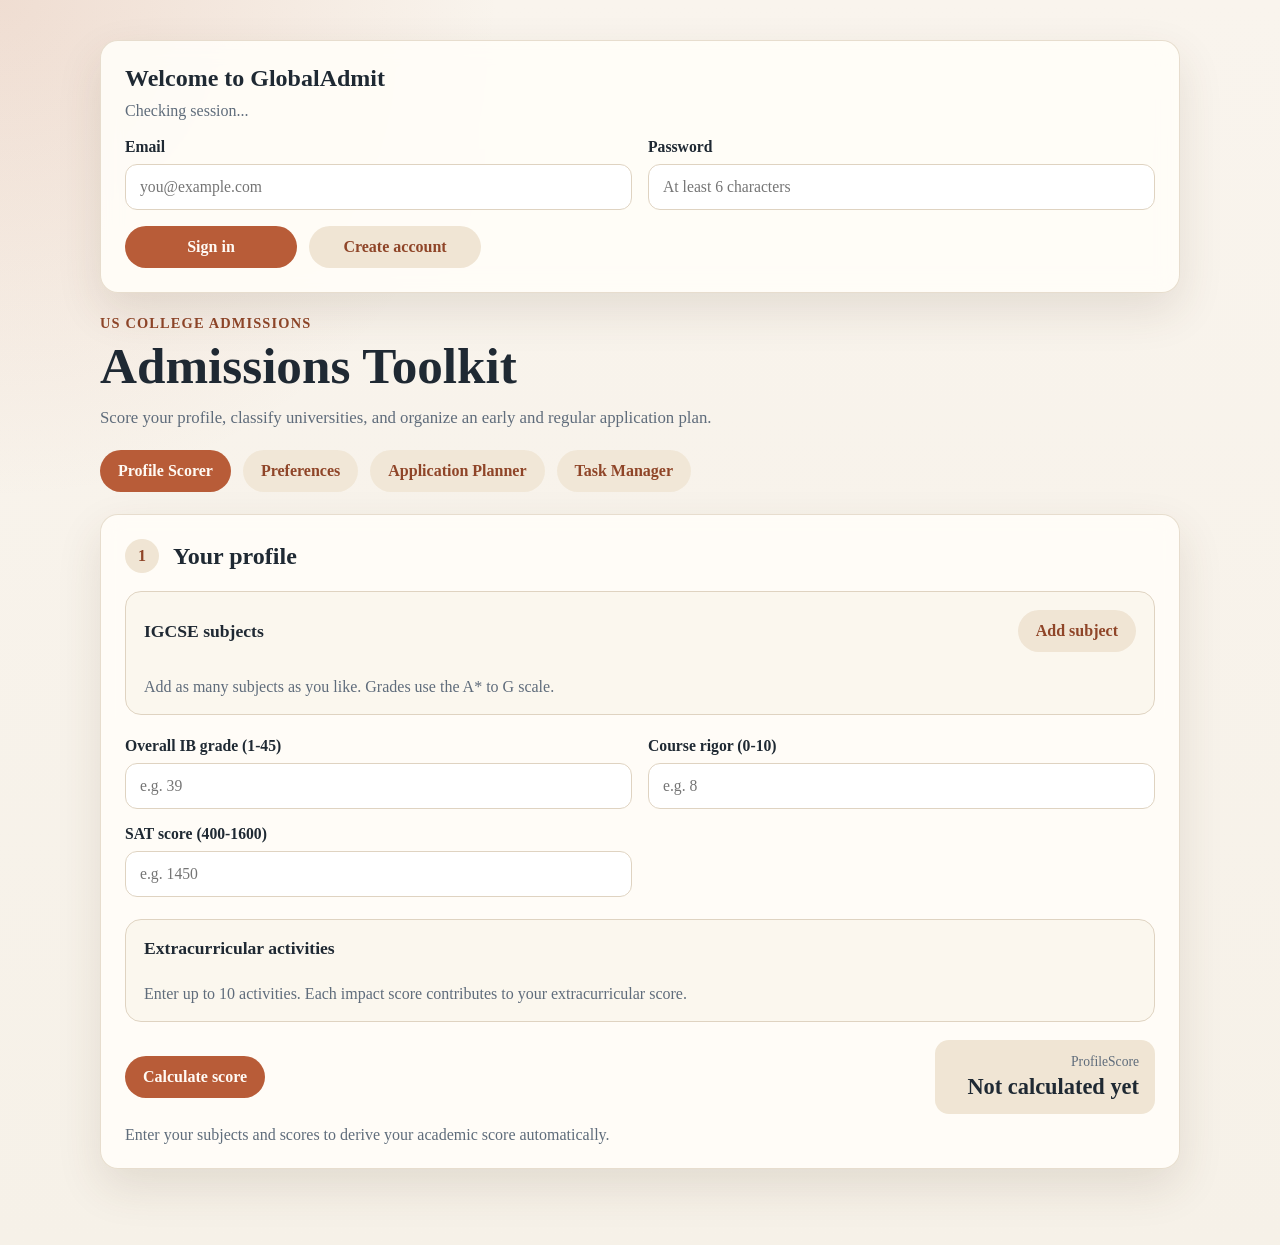
==== index.html @ 46c1f7e0 "Initial GlobalAdmit app" ====
<!DOCTYPE html>
<html lang="en">
  <head>
    <meta charset="UTF-8" />
    <meta name="viewport" content="width=device-width, initial-scale=1.0" />
    <title>College Admissions Toolkit</title>
    <link rel="stylesheet" href="style.css" />
    <script type="module" src="./script.js"></script>
  </head>
  <body>
    <main class="app-shell">
      <section id="auth-shell" class="auth-shell card">
        <div class="auth-shell-top">
          <div>
            <h2>Welcome to GlobalAdmit</h2>
            <p id="auth-status" class="helper-text auth-status">Checking session...</p>
          </div>
        </div>

    <form id="auth-form" class="auth-form">
      <label class="field">
        <span>Email</span>
        <input id="auth-email" type="email" placeholder="you@example.com" autocomplete="email" required />
      </label>

      <label class="field">
        <span>Password</span>
        <input
          id="auth-password"
          type="password"
          placeholder="At least 6 characters"
          autocomplete="current-password"
          minlength="6"
          required
        />
      </label>

      <div class="auth-actions">
        <button id="auth-signin-button" type="submit">Sign in</button>
        <button id="auth-signup-button" type="button" class="secondary-button">
          Create account
        </button>
      </div>
    </form>
  </section>

  <div id="app-content">
      <header class="hero app-header">
        <div>
          <p class="eyebrow">US College Admissions</p>
          <h1>Admissions Toolkit</h1>
          <p class="subtitle">
            Score your profile, classify universities, and organize an early and regular application plan.
          </p>
        </div>
        <button id="app-signout-button" type="button" class="secondary-button" hidden>Sign out</button>
      </header>

      <nav class="top-nav" aria-label="Primary">
        <button id="nav-scorer" class="nav-button nav-button-active" type="button">
          Profile Scorer
        </button>
        <button id="nav-questionnaire" class="nav-button" type="button">
          Preferences
        </button>
        <button id="nav-planner" class="nav-button" type="button">
          Application Planner
        </button>
        <button id="nav-tasks" class="nav-button" type="button">
          Task Manager
        </button>
      </nav>

      <section id="page-scorer" class="page-view page-view-active">
        <section class="card">
          <div class="section-heading">
            <span class="section-number">1</span>
            <h2>Your profile</h2>
          </div>

          <div class="profile-stack">
            <div class="subsection">
              <div class="subsection-header">
                <h3>IGCSE subjects</h3>
                <button id="add-subject-button" type="button" class="secondary-button">
                  Add subject
                </button>
              </div>

              <div id="igcse-subjects" class="subjects-list"></div>
              <p class="helper-text">
                Add as many subjects as you like. Grades use the A* to G scale.
              </p>
            </div>

            <div class="form-grid">
              <label class="field">
                <span>Overall IB grade (1-45)</span>
                <input
                  id="ib-score"
                  type="number"
                  min="1"
                  max="45"
                  step="1"
                  placeholder="e.g. 39"
                />
              </label>

              <label class="field">
                <span>Course rigor (0-10)</span>
                <input
                  id="course-rigor"
                  type="number"
                  min="0"
                  max="10"
                  step="1"
                  placeholder="e.g. 8"
                />
              </label>

              <label class="field">
                <span>SAT score (400-1600)</span>
                <input
                  id="sat-score"
                  type="number"
                  min="400"
                  max="1600"
                  step="10"
                  placeholder="e.g. 1450"
                />
              </label>
            </div>

            <div class="subsection">
              <div class="subsection-header">
                <h3>Extracurricular activities</h3>
              </div>

              <div id="extracurricular-activities" class="activities-list"></div>
              <p class="helper-text">
                Enter up to 10 activities. Each impact score contributes to your extracurricular score.
              </p>
            </div>
          </div>

          <div class="profile-actions">
            <button id="calculate-button" type="button">Calculate score</button>
            <div class="score-display">
              <span class="score-label">ProfileScore</span>
              <strong id="profile-score-value">Not calculated yet</strong>
            </div>
          </div>

          <p id="profile-message" class="helper-text">
            Enter your subjects and scores to derive your academic score automatically.
          </p>

          <div id="score-breakdown" class="breakdown-panel" hidden></div>
        </section>
      </section>

      <section id="page-planner" class="page-view">
        <section class="card">
          <div class="section-heading">
            <span class="section-number">A</span>
            <h2>Application Planner</h2>
          </div>

          <p class="helper-text planner-intro">
            Build one Early Decision option, any number of eligible Early Action choices, and as many Regular Decision schools as you want.
          </p>

          <div class="planner-grid">
            <section class="subsection">
              <div class="subsection-header">
                <h3 class="heading-ed">Early Decision</h3>
              </div>
              <div id="planner-ed-list" class="planner-list"></div>
              <p class="helper-text">
                Only one binding Early Decision school can be selected at a time.
              </p>
            </section>

            <section class="subsection">
              <div class="subsection-header">
                <h3 class="heading-ea">Early Action</h3>
              </div>
              <div id="planner-ea-list" class="planner-list"></div>
              <p class="helper-text">
                Schools with REA or SCEA are excluded from this list.
              </p>
            </section>
          </div>

          <section class="subsection planner-rd">
            <div class="subsection-header">
              <h3>Regular Decision</h3>
            </div>
            <div id="planner-rd-list" class="planner-list planner-list-wide"></div>
          </section>

          <div class="section-actions">
            <button id="save-applications-button" type="button">Save Applications</button>
          </div>
        </section>

        <section class="card">
          <div class="section-heading">
            <span class="section-number">B</span>
            <h2>Your plan</h2>
          </div>

          <div id="planner-summary" class="results-empty">
            Start selecting schools to build your application plan.
          </div>
        </section>
      </section>

      <section id="page-questionnaire" class="page-view">
        <section class="card">
          <div class="section-heading">
            <span class="section-number">Q</span>
            <h2>University Preferences</h2>
          </div>

          <p class="helper-text planner-intro">
            Answer these questions so the app can later make more accurate university recommendations.
          </p>

          <div class="questionnaire-grid">
            <label class="field">
              <span>Financial aid need</span>
              <select id="pref-financial-aid">
                <option value="">Select one</option>
                <option value="Needs full financial aid">Needs full financial aid</option>
                <option value="Needs some financial aid">Needs some financial aid</option>
                <option value="Needs no financial aid">Needs no financial aid</option>
              </select>
            </label>

            <label class="field">
              <span>Climate preference</span>
              <select id="pref-climate">
                <option value="">Select one</option>
                <option value="no_preference">No Preference</option>
                <option value="1">Cold / Snowy</option>
                <option value="2">Mild / Mixed</option>
                <option value="3">Warm year-round</option>
              </select>
            </label>

            <label class="field">
              <span>Campus vibe preference</span>
              <select id="pref-campus-vibe">
                <option value="">Select one</option>
                <option value="no_preference">No Preference</option>
                <option value="1">Highly Competitive and Intense</option>
                <option value="2">Balanced</option>
                <option value="3">Collaborative and relaxed</option>
              </select>
            </label>

            <label class="field">
              <span>Social scene preference</span>
              <select id="pref-social-scene">
                <option value="">Select one</option>
                <option value="no_preference">No Preference</option>
                <option value="1">Party-heavy</option>
                <option value="2">Balanced</option>
                <option value="3">Quiet / Academic-focused</option>
              </select>
            </label>

            <label class="field">
              <span>Class style preference</span>
              <select id="pref-class-style">
                <option value="">Select one</option>
                <option value="no_preference">No Preference</option>
                <option value="1">Lecture-based</option>
                <option value="2">Discussion-based</option>
                <option value="3">Project-based</option>
              </select>
            </label>

            <section class="subsection">
              <div class="subsection-header">
                <h3>Campus type ranking</h3>
              </div>
              <p class="helper-text">Drag to reorder from most preferred to least preferred.</p>
              <div id="campus-ranking" class="ranking-list" aria-label="Campus type ranking"></div>
            </section>

            <fieldset class="subsection option-group">
              <legend>Class size preference</legend>
              <label class="choice-row">
                <input type="radio" name="class-size" value="Small (<5k)" />
                <span>Small (&lt;5k)</span>
              </label>
              <label class="choice-row">
                <input type="radio" name="class-size" value="Medium (5k-15k)" />
                <span>Medium (5k-15k)</span>
              </label>
              <label class="choice-row">
                <input type="radio" name="class-size" value="Large (>15k)" />
                <span>Large (&gt;15k)</span>
              </label>
            </fieldset>
          </div>
          <div class="section-actions">
            <button id="save-preferences-button" type="button">Save Preferences</button>
          </div>
        </section>

        <section class="card">
          <div class="section-heading">
            <span class="section-number">R</span>
            <h2>Preference Summary</h2>
          </div>

          <div id="questionnaire-summary" class="results-empty">
            Fill out the questionnaire to capture the user's preferences.
          </div>
        </section>
      </section>

      <section id="page-tasks" class="page-view">
        <section class="card">
          <div class="section-heading">
            <span class="section-number">T</span>
            <h2>Application Task Planner</h2>
          </div>

          <p class="helper-text planner-intro">
            Create and edit application tasks, estimate hours, and keep track of what is completed versus upcoming.
          </p>

          <form id="task-form" class="task-form">
            <div class="form-grid">
              <label class="field">
                <span>Task title</span>
                <input id="task-title" type="text" placeholder="e.g. Draft Common App essay" />
              </label>

              <label class="field">
                <span>Type</span>
                <select id="task-type">
                  <option value="">Select a type</option>
                  <option value="Standardized Test">Standardized Test</option>
                  <option value="School Exam">School Exam</option>
                  <option value="Extracurricular">Extracurricular</option>
                  <option value="Essay">Essay</option>
                  <option value="Financial Aid Logistics">Financial Aid Logistics</option>
                </select>
              </label>

              <label class="field">
                <span>Date</span>
                <input id="task-date" type="date" />
              </label>

              <label class="field">
                <span>Priority score (1-10)</span>
                <input id="task-priority" type="number" min="1" max="10" step="1" placeholder="e.g. 8" />
              </label>

              <label class="field">
                <span>Hours required</span>
                <input id="task-hours" type="number" min="0" step="0.5" placeholder="e.g. 4" />
              </label>

              <label class="field checkbox-field">
                <span>Completed</span>
                <input id="task-completed" type="checkbox" />
              </label>
            </div>

            <div class="selection-toolbar">
              <button id="task-save-button" type="submit">Add task</button>
              <button id="task-cancel-button" type="button" class="secondary-button" hidden>
                Cancel edit
              </button>
            </div>
          </form>
        </section>

        <section class="card">
          <div class="section-heading">
            <span class="section-number">L</span>
            <h2>Tasks</h2>
          </div>

          <div class="task-filter-bar" role="tablist" aria-label="Task views">
            <button id="task-filter-upcoming" class="filter-button filter-button-active" type="button">
              Upcoming
            </button>
            <button id="task-filter-overdue" class="filter-button" type="button">
              Overdue
            </button>
            <button id="task-filter-completed" class="filter-button" type="button">
              Completed
            </button>
            <button id="task-filter-all" class="filter-button" type="button">
              All
            </button>
          </div>

          <div class="task-sort-bar">
            <label class="field task-sort-field">
              <span>Sort tasks by</span>
              <select id="task-sort-field">
                <option value="date">Date</option>
                <option value="priority">Priority score</option>
                <option value="hours">Hours required</option>
              </select>
            </label>

            <label class="field task-sort-field">
              <span>Order</span>
              <select id="task-sort-direction">
                <option value="asc">Ascending</option>
                <option value="desc">Descending</option>
              </select>
            </label>
          </div>

          <div id="task-list" class="task-list results-empty">
            Add your first task to get started.
          </div>
        </section>
      </section>
          </div>
    </main>

  </body>
</html>
---- style.css ----
:root {
  --bg: #f6f1e8;
  --panel: #fffdf8;
  --panel-strong: #f0e5d4;
  --text: #1f2933;
  --muted: #5f6c7b;
  --line: #dfd3c1;
  --accent: #b85c38;
  --accent-dark: #8f4528;
  --shadow: 0 18px 45px rgba(82, 55, 33, 0.12);
  --radius: 18px;
}

* {
  box-sizing: border-box;
}

body {
  margin: 0;
  min-height: 100vh;
  font-family: Georgia, "Times New Roman", serif;
  color: var(--text);
  background:
    radial-gradient(circle at top left, rgba(184, 92, 56, 0.15), transparent 28%),
    linear-gradient(180deg, #f9f4ed 0%, var(--bg) 100%);
}

body.signed-out {
  display: grid;
}

.app-shell {
  width: min(1080px, calc(100% - 32px));
  margin: 0 auto;
  padding: 40px 0 56px;
}

body.signed-out .app-shell {
  width: min(540px, calc(100% - 32px));
  min-height: 100vh;
  display: flex;
  align-items: center;
  justify-content: center;
  padding: 32px 0;
}

.app-header {
  display: flex;
  align-items: flex-start;
  justify-content: space-between;
  gap: 16px;
}

.hero {
  margin-bottom: 18px;
}

.eyebrow {
  margin: 0 0 8px;
  color: var(--accent-dark);
  font-size: 0.9rem;
  font-weight: 700;
  letter-spacing: 0.08em;
  text-transform: uppercase;
}

h1 {
  margin: 0;
  font-size: clamp(2.2rem, 4vw, 3.6rem);
  line-height: 1;
}

.subtitle {
  max-width: 700px;
  margin: 14px 0 0;
  color: var(--muted);
  font-size: 1.05rem;
  line-height: 1.6;
}

.top-nav {
  display: flex;
  gap: 12px;
  margin-bottom: 22px;
  flex-wrap: wrap;
}

.nav-button {
  color: var(--accent-dark);
  background: rgba(240, 229, 212, 0.85);
}

.nav-button-active {
  color: #fffaf4;
  background: var(--accent);
}

.page-view {
  display: none;
}

.page-view-active {
  display: block;
}

.card {
  background: rgba(255, 253, 248, 0.92);
  border: 1px solid rgba(223, 211, 193, 0.75);
  border-radius: var(--radius);
  box-shadow: var(--shadow);
  padding: 24px;
  margin-bottom: 20px;
  backdrop-filter: blur(10px);
}

.section-heading {
  display: flex;
  align-items: center;
  gap: 14px;
  margin-bottom: 18px;
}

.section-number {
  display: inline-flex;
  align-items: center;
  justify-content: center;
  width: 34px;
  height: 34px;
  border-radius: 50%;
  background: var(--panel-strong);
  color: var(--accent-dark);
  font-weight: 700;
}

h2 {
  margin: 0;
  font-size: 1.5rem;
}

.profile-stack {
  display: grid;
  gap: 22px;
}

.form-grid {
  display: grid;
  grid-template-columns: repeat(2, minmax(0, 1fr));
  gap: 16px;
}

.task-form {
  display: grid;
  gap: 18px;
}

.planner-grid {
  display: grid;
  grid-template-columns: minmax(260px, 0.9fr) minmax(0, 1.4fr);
  gap: 18px;
}

.questionnaire-grid {
  display: grid;
  gap: 18px;
}

.questionnaire-stack {
  display: grid;
  gap: 12px;
}

.ranking-list {
  display: grid;
  gap: 10px;
  margin-top: 12px;
}

.ranking-item {
  display: flex;
  align-items: center;
  gap: 14px;
  padding: 14px 16px;
  border: 1px solid var(--line);
  border-radius: 14px;
  background: #fff;
  cursor: grab;
}

.ranking-item:active {
  cursor: grabbing;
}

.ranking-item.dragging {
  opacity: 0.55;
  border-style: dashed;
}

.ranking-handle {
  font-size: 1.1rem;
  color: var(--muted);
  user-select: none;
}

.ranking-position {
  min-width: 38px;
  height: 38px;
  display: inline-flex;
  align-items: center;
  justify-content: center;
  border-radius: 50%;
  background: var(--panel-strong);
  color: var(--accent-dark);
  font-weight: 700;
}

.ranking-label {
  font-weight: 700;
}

.subsection {
  padding: 18px;
  border: 1px solid var(--line);
  border-radius: 16px;
  background: rgba(240, 229, 212, 0.26);
}

.subsection-header {
  display: flex;
  align-items: center;
  justify-content: space-between;
  gap: 16px;
  margin-bottom: 14px;
}

.subsection h3 {
  margin: 0;
  font-size: 1.1rem;
}

.heading-ed {
  color: #1e5aa8;
}

.heading-ea {
  color: #b01f7a;
}

.heading-rd {
  color: var(--text);
}

.field {
  display: flex;
  flex-direction: column;
  gap: 8px;
  font-size: 0.98rem;
}

.field span {
  font-weight: 700;
}

.checkbox-field input {
  width: 18px;
  height: 18px;
  margin-top: 6px;
}

input,
select,
textarea {
  width: 100%;
  border: 1px solid var(--line);
  border-radius: 12px;
  padding: 13px 14px;
  font: inherit;
  background: #fff;
  color: var(--text);
}

input:focus,
select:focus,
textarea:focus {
  outline: 2px solid rgba(184, 92, 56, 0.22);
  border-color: var(--accent);
}

button {
  border: none;
  border-radius: 999px;
  padding: 12px 18px;
  font: inherit;
  font-weight: 700;
  color: #fffaf4;
  background: var(--accent);
  cursor: pointer;
  transition: transform 140ms ease, background 140ms ease;
}

button:hover {
  background: var(--accent-dark);
  transform: translateY(-1px);
}

.secondary-button {
  color: var(--accent-dark);
  background: var(--panel-strong);
}

.secondary-button:hover {
  background: #e7d7bf;
}

.subjects-list,
.activities-list,
.planner-list {
  display: grid;
  gap: 12px;
}

.subject-row {
  display: grid;
  grid-template-columns: minmax(0, 1.8fr) minmax(120px, 0.9fr) auto;
  gap: 12px;
  align-items: end;
}

.activity-row {
  display: grid;
  grid-template-columns: minmax(0, 1.6fr) minmax(220px, 0.7fr);
  grid-template-areas:
    "name impact"
    "description optimize";
  gap: 12px 28px;
  align-items: start;
}

.activity-name-field {
  grid-area: name;
}

.activity-impact-field {
  grid-area: impact;
  align-self: start;
}

.activity-description-field {
  grid-area: description;
}

.activity-optimize {
  grid-area: optimize;
  display: flex;
  align-items: flex-start;
  align-self: start;
}

.activity-description {
  resize: vertical;
  min-height: 88px;
}

.activity-optimize-button {
  width: 100%;
  white-space: nowrap;
}

.icon-button {
  padding: 12px 16px;
  color: #8f2b2b;
  background: #f9e2e2;
}

.icon-button:hover {
  background: #f0cbcb;
}

.profile-actions {
  display: flex;
  align-items: center;
  justify-content: space-between;
  gap: 16px;
  margin-top: 18px;
}

.score-display {
  min-width: 220px;
  padding: 14px 16px;
  border-radius: 14px;
  background: var(--panel-strong);
  text-align: right;
}

.score-label {
  display: block;
  color: var(--muted);
  font-size: 0.85rem;
  margin-bottom: 4px;
}

#profile-score-value {
  font-size: 1.4rem;
}

.helper-text {
  margin: 12px 0 0;
  color: var(--muted);
}

.breakdown-panel {
  margin-top: 18px;
  padding: 18px;
  border-radius: 16px;
  border: 1px solid var(--line);
  background: rgba(240, 229, 212, 0.35);
}

.breakdown-grid {
  display: grid;
  grid-template-columns: repeat(3, minmax(0, 1fr));
  gap: 12px;
}

.breakdown-item {
  padding: 12px 14px;
  border-radius: 14px;
  background: #fff;
  border: 1px solid var(--line);
}

.breakdown-item strong {
  display: block;
  margin-top: 6px;
  font-size: 1.1rem;
}

.selection-toolbar {
  display: flex;
  gap: 10px;
  margin-bottom: 16px;
}

.task-filter-bar {
  display: flex;
  gap: 10px;
  margin-bottom: 16px;
  flex-wrap: wrap;
}

.task-sort-bar {
  display: flex;
  gap: 14px;
  margin-bottom: 16px;
  flex-wrap: wrap;
}

.task-sort-field {
  min-width: 220px;
}

.filter-button {
  color: var(--accent-dark);
  background: rgba(240, 229, 212, 0.85);
}

.filter-button-active {
  color: #fffaf4;
  background: var(--accent);
}

.task-list {
  display: grid;
  gap: 12px;
}

.task-card {
  display: grid;
  gap: 12px;
  padding: 16px 18px;
  border: 1px solid var(--line);
  border-radius: 14px;
  background: #fff;
}

.task-card-top {
  display: flex;
  align-items: flex-start;
  justify-content: space-between;
  gap: 14px;
}

.task-card h3 {
  margin: 0;
  font-size: 1.02rem;
}

.task-card p {
  margin: 6px 0 0;
  color: var(--muted);
}

.task-main {
  display: grid;
  gap: 10px;
  align-content: start;
}

.task-side {
  display: grid;
  justify-items: end;
  align-content: start;
  align-self: end;
  gap: 10px;
}

.task-meta {
  display: flex;
  gap: 8px;
  flex-wrap: wrap;
  justify-content: flex-end;
}

.task-actions {
  display: flex;
  gap: 10px;
  flex-wrap: wrap;
  align-items: center;
}

button.task-edit-button,
button.task-toggle-button {
  padding-top: 10px;
  padding-bottom: 10px;
}

.task-chip {
  display: inline-flex;
  align-items: center;
  justify-content: center;
  padding: 6px 10px;
  border-radius: 999px;
  font-size: 0.84rem;
  font-weight: 700;
  background: var(--panel-strong);
  color: var(--accent-dark);
}

button.task-remove-button,
button.task-remove-button:hover {
  background: #f8d7d7;
  color: #922b2b;
}

button.task-remove-button {
  padding-top: 20px;
  padding-bottom: 20px;
  align-self: end;
}

.task-chip.priority-1-2 {
  background: #dff4d9;
  color: #1b6d30;
}

.task-chip.priority-3-4 {
  background: #dff0ff;
  color: #165c96;
}

.task-chip.priority-5-6 {
  background: #fff0c9;
  color: #8b6200;
}

.task-chip.priority-7-8 {
  background: #ffe0c7;
  color: #9b4d08;
}

.task-chip.priority-9-10 {
  background: #f8d7d7;
  color: #922b2b;
}

.search-field {
  margin-bottom: 16px;
}

.university-list,
.planner-list-wide {
  display: grid;
  grid-template-columns: repeat(2, minmax(0, 1fr));
  gap: 12px;
}

.university-option,
.planner-option {
  display: flex;
  align-items: flex-start;
  gap: 10px;
  padding: 14px;
  border: 1px solid var(--line);
  border-radius: 14px;
  background: #fff;
}

.university-option input,
.planner-option input {
  width: 18px;
  height: 18px;
  margin-top: 2px;
}

.planner-option-disabled {
  opacity: 0.55;
}

.planner-option strong {
  display: block;
  margin-bottom: 4px;
  font-size: 0.98rem;
}

.planner-option-text {
  flex: 1;
}

.planner-option-meta {
  display: flex;
  align-items: center;
  justify-content: space-between;
  gap: 12px;
  flex-wrap: wrap;
}

.planner-option-badges {
  display: flex;
  gap: 8px;
  flex-wrap: wrap;
}

.planner-option span,
.university-option span {
  line-height: 1.4;
}

.planner-category {
  min-width: 96px;
  padding: 6px 10px;
  font-size: 0.82rem;
}

.fit-badge {
  min-width: 88px;
  padding: 6px 10px;
  font-size: 0.82rem;
}

.fit-90-plus {
  background: #47d16c;
  color: #0f3e1b;
}

.fit-80s {
  background: #1f8b4c;
  color: #f4fff7;
}

.fit-70s {
  background: #f2d34b;
  color: #5e4700;
}

.fit-60s {
  background: #ef9a3d;
  color: #5a2d00;
}

.fit-50s {
  background: #d94a4a;
  color: #fff4f4;
}

.fit-below-50 {
  background: #4d2b63;
  color: #f7efff;
}

.planner-select {
  background: #fff;
}

.planner-rd {
  margin-top: 18px;
}

.planner-summary-grid {
  display: grid;
  grid-template-columns: repeat(3, minmax(0, 1fr));
  gap: 12px;
}

.option-group {
  margin: 0;
  padding-top: 20px;
}

.option-group legend {
  padding: 0 8px;
  font-weight: 700;
}

.choice-row {
  display: flex;
  align-items: center;
  gap: 10px;
  padding: 10px 0;
}

.choice-row input {
  width: 18px;
  height: 18px;
  margin: 0;
}

.summary-block {
  padding: 16px;
  border-radius: 14px;
  border: 1px solid var(--line);
  background: #fff;
}

.summary-block h3 {
  margin: 0 0 10px;
  font-size: 1rem;
}

.summary-list {
  margin: 0;
  padding-left: 18px;
  color: var(--muted);
}

.summary-list li + li {
  margin-top: 6px;
}

.results-empty {
  color: var(--muted);
  border: 1px dashed var(--line);
  border-radius: 14px;
  padding: 18px;
  background: rgba(240, 229, 212, 0.35);
}

.results-grid {
  display: grid;
  gap: 12px;
}

.result-card {
  display: flex;
  align-items: center;
  justify-content: space-between;
  gap: 18px;
  padding: 16px 18px;
  border: 1px solid var(--line);
  border-radius: 14px;
  background: #fff;
}

.result-card h3,
.summary-block h3 {
  margin: 0;
}

.result-card p {
  margin: 6px 0 0;
  color: var(--muted);
  font-size: 0.95rem;
}

.badge {
  display: inline-flex;
  align-items: center;
  justify-content: center;
  min-width: 108px;
  padding: 10px 14px;
  border-radius: 999px;
  font-weight: 700;
}

.badge-safety {
  background: #dff4d9;
  color: #1b6d30;
}

.badge-match {
  background: #dff0ff;
  color: #165c96;
}

.badge-target {
  background: #fff0c9;
  color: #8b6200;
}

.badge-reach {
  background: #ffe0c7;
  color: #9b4d08;
}

.badge-hard-reach {
  background: #f8d7d7;
  color: #922b2b;
}

@media (max-width: 860px) {
  .planner-grid,
  .breakdown-grid,
  .planner-summary-grid {
    grid-template-columns: 1fr;
  }
}

@media (max-width: 760px) {
  .app-shell {
    width: min(100% - 20px, 1080px);
    padding-top: 24px;
  }

  .form-grid,
  .subject-row,
  .activity-row,
  .university-list,
  .planner-list-wide {
    grid-template-columns: 1fr;
  }

  .task-sort-field {
    min-width: 100%;
  }

  .profile-actions,
  .result-card,
  .task-card-top {
    flex-direction: column;
    align-items: stretch;
  }

  .task-side,
  .task-meta {
    justify-items: stretch;
    justify-content: flex-start;
  }

  .score-display {
    text-align: left;
  }
}

.auth-shell {
  margin-bottom: 22px;
}

body.signed-out .auth-shell {
  width: 100%;
  margin-bottom: 0;
}

.auth-shell-top {
  display: flex;
  align-items: flex-start;
  justify-content: space-between;
  gap: 16px;
  margin-bottom: 18px;
}

.auth-eyebrow {
  margin-bottom: 6px;
}

.auth-status {
  margin: 10px 0 0;
}

.auth-status-error {
  color: #9f2d2d;
}

.auth-form {
  display: grid;
  grid-template-columns: repeat(2, minmax(0, 1fr));
  gap: 16px;
  align-items: end;
}

.auth-actions {
  display: flex;
  gap: 12px;
  align-items: center;
}

.auth-actions button {
  min-width: 172px;
  justify-content: center;
}

#app-content[hidden] {
  display: none;
}

#auth-shell[hidden] {
  display: none;
}

@media (max-width: 760px) {
  .auth-shell-top {
    flex-direction: column;
  }

  .auth-form {
    grid-template-columns: 1fr;
  }

  .auth-actions {
    flex-direction: column;
    align-items: stretch;
  }

  .app-header {
    flex-direction: column;
    align-items: stretch;
  }
}

.section-actions {
  margin-top: 18px;
  display: flex;
  justify-content: flex-end;
}
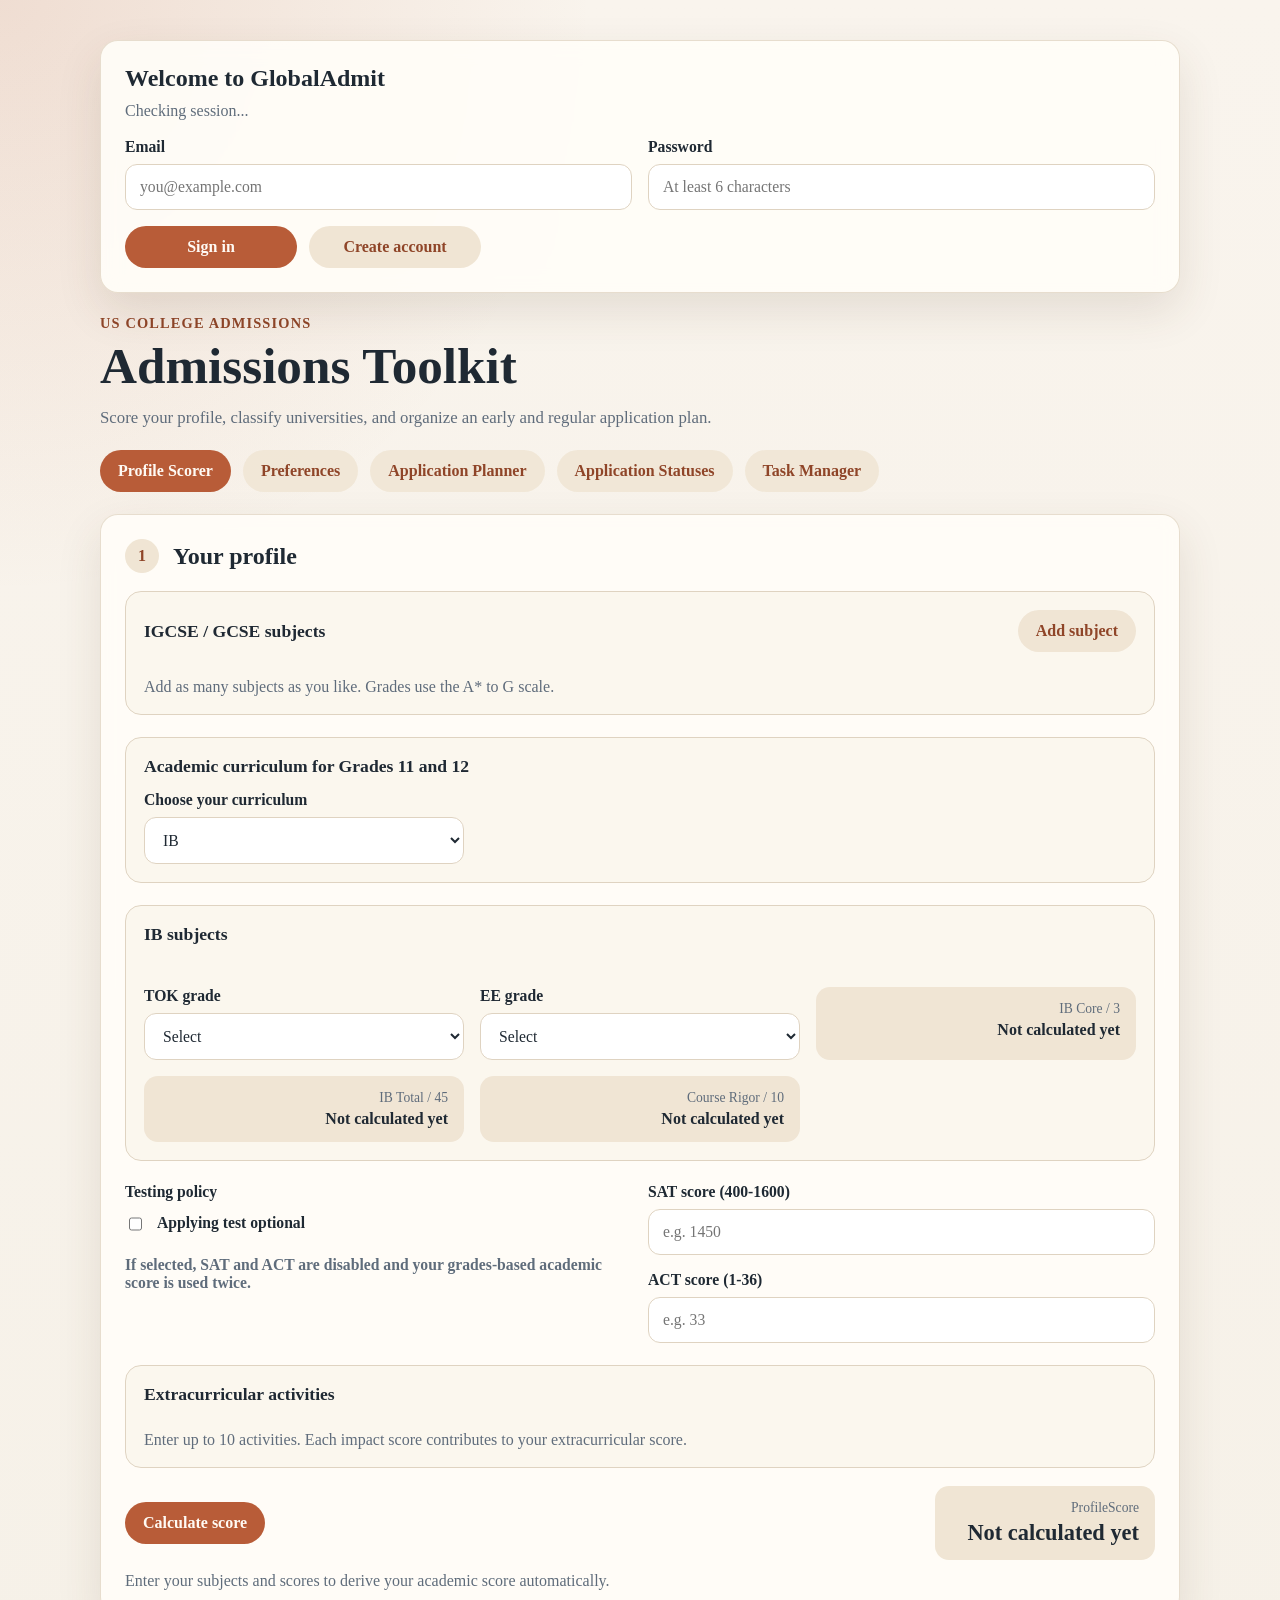
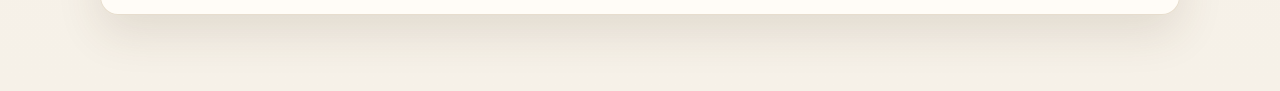
==== commit 60b0f860: "Latest GlobalAdmit version" ====
--- a/index.html
+++ b/index.html
@@ -66,6 +66,9 @@
         <button id="nav-planner" class="nav-button" type="button">
           Application Planner
         </button>
+        <button id="nav-statuses" class="nav-button" type="button">
+          Application Statuses
+        </button>
         <button id="nav-tasks" class="nav-button" type="button">
           Task Manager
         </button>
@@ -81,7 +84,7 @@
           <div class="profile-stack">
             <div class="subsection">
               <div class="subsection-header">
-                <h3>IGCSE subjects</h3>
+                <h3>IGCSE / GCSE subjects</h3>
                 <button id="add-subject-button" type="button" class="secondary-button">
                   Add subject
                 </button>
@@ -93,42 +96,125 @@
               </p>
             </div>
 
-            <div class="form-grid">
-              <label class="field">
-                <span>Overall IB grade (1-45)</span>
-                <input
-                  id="ib-score"
-                  type="number"
-                  min="1"
-                  max="45"
-                  step="1"
-                  placeholder="e.g. 39"
-                />
-              </label>
-
-              <label class="field">
-                <span>Course rigor (0-10)</span>
-                <input
-                  id="course-rigor"
-                  type="number"
-                  min="0"
-                  max="10"
-                  step="1"
-                  placeholder="e.g. 8"
-                />
-              </label>
-
-              <label class="field">
-                <span>SAT score (400-1600)</span>
-                <input
-                  id="sat-score"
-                  type="number"
-                  min="400"
-                  max="1600"
-                  step="10"
-                  placeholder="e.g. 1450"
-                />
-              </label>
+            <div class="subsection">
+              <div class="subsection-header">
+                <h3>Academic curriculum for Grades 11 and 12</h3>
+              </div>
+
+              <label class="field curriculum-field">
+                <span>Choose your curriculum</span>
+                <select id="curriculum-type">
+                  <option value="ib">IB</option>
+                  <option value="a_levels">A-Levels</option>
+                </select>
+              </label>
+            </div>
+
+            <div id="ib-section" class="subsection academic-section">
+              <div class="subsection-header">
+                <h3>IB subjects</h3>
+              </div>
+
+              <div id="ib-hl-subjects" class="subjects-list"></div>
+              <div id="ib-sl-subjects" class="subjects-list ib-subsection-gap"></div>
+
+              <div class="ib-core-grid">
+                <label class="field">
+                  <span>TOK grade</span>
+                  <select id="ib-tok-grade">
+                    <option value="">Select</option>
+                    <option value="A">A</option>
+                    <option value="B">B</option>
+                    <option value="C">C</option>
+                    <option value="D">D</option>
+                    <option value="E">E</option>
+                  </select>
+                </label>
+
+                <label class="field">
+                  <span>EE grade</span>
+                  <select id="ib-ee-grade">
+                    <option value="">Select</option>
+                    <option value="A">A</option>
+                    <option value="B">B</option>
+                    <option value="C">C</option>
+                    <option value="D">D</option>
+                    <option value="E">E</option>
+                  </select>
+                </label>
+
+                <div class="score-display ib-score-display">
+                  <span class="score-label">IB Core / 3</span>
+                  <strong id="ib-core-score-value">Not calculated yet</strong>
+                </div>
+
+                <div class="score-display ib-score-display">
+                  <span class="score-label">IB Total / 45</span>
+                  <strong id="ib-total-score-value">Not calculated yet</strong>
+                </div>
+
+                <div class="score-display ib-score-display">
+                  <span class="score-label">Course Rigor / 10</span>
+                  <strong id="ib-course-rigor-value">Not calculated yet</strong>
+                </div>
+              </div>
+            </div>
+
+            <div id="a-levels-section" class="subsection academic-section" hidden>
+              <div class="subsection-header">
+                <h3>A-Level subjects</h3>
+              </div>
+
+              <div id="a-level-subjects" class="subjects-list"></div>
+
+              <div class="ib-core-grid a-level-score-grid">
+                <div class="score-display ib-score-display">
+                  <span class="score-label">A-Level GPA / 4.0</span>
+                  <strong id="a-level-gpa-value">Not calculated yet</strong>
+                </div>
+
+                <div class="score-display ib-score-display">
+                  <span class="score-label">Course Rigor / 10</span>
+                  <strong id="a-level-course-rigor-value">Not calculated yet</strong>
+                </div>
+              </div>
+            </div>
+
+            <div class="form-grid form-grid-double-academic">
+              <label class="field checkbox-field test-optional-field">
+                <span>Testing policy</span>
+                <label class="checkbox-inline">
+                  <input id="test-optional" type="checkbox" />
+                  <span>Applying test optional</span>
+                </label>
+                <span class="helper-text">If selected, SAT and ACT are disabled and your grades-based academic score is used twice.</span>
+              </label>
+
+              <div class="test-score-group">
+                <label class="field">
+                  <span>SAT score (400-1600)</span>
+                  <input
+                    id="sat-score"
+                    type="number"
+                    min="400"
+                    max="1600"
+                    step="10"
+                    placeholder="e.g. 1450"
+                  />
+                </label>
+
+                <label class="field">
+                  <span>ACT score (1-36)</span>
+                  <input
+                    id="act-score"
+                    type="number"
+                    min="1"
+                    max="36"
+                    step="1"
+                    placeholder="e.g. 33"
+                  />
+                </label>
+              </div>
             </div>
 
             <div class="subsection">
@@ -175,6 +261,26 @@
               <div class="subsection-header">
                 <h3 class="heading-ed">Early Decision</h3>
               </div>
+              <div class="planner-controls">
+                <label class="field planner-control-field">
+                  <span>Search universities</span>
+                  <input id="planner-ed-search" type="search" placeholder="Search Early Decision universities" />
+                </label>
+                <label class="field planner-control-field">
+                  <span>Sort by</span>
+                  <select id="planner-ed-sort-field">
+                    <option value="fit">Fit score</option>
+                    <option value="category">Difficulty category</option>
+                  </select>
+                </label>
+                <label class="field planner-control-field">
+                  <span>Order</span>
+                  <select id="planner-ed-sort-direction">
+                    <option value="desc">Descending</option>
+                    <option value="asc">Ascending</option>
+                  </select>
+                </label>
+              </div>
               <div id="planner-ed-list" class="planner-list"></div>
               <p class="helper-text">
                 Only one binding Early Decision school can be selected at a time.
@@ -185,6 +291,26 @@
               <div class="subsection-header">
                 <h3 class="heading-ea">Early Action</h3>
               </div>
+              <div class="planner-controls">
+                <label class="field planner-control-field">
+                  <span>Search universities</span>
+                  <input id="planner-ea-search" type="search" placeholder="Search Early Action universities" />
+                </label>
+                <label class="field planner-control-field">
+                  <span>Sort by</span>
+                  <select id="planner-ea-sort-field">
+                    <option value="fit">Fit score</option>
+                    <option value="category">Difficulty category</option>
+                  </select>
+                </label>
+                <label class="field planner-control-field">
+                  <span>Order</span>
+                  <select id="planner-ea-sort-direction">
+                    <option value="desc">Descending</option>
+                    <option value="asc">Ascending</option>
+                  </select>
+                </label>
+              </div>
               <div id="planner-ea-list" class="planner-list"></div>
               <p class="helper-text">
                 Schools with REA or SCEA are excluded from this list.
@@ -196,6 +322,26 @@
             <div class="subsection-header">
               <h3>Regular Decision</h3>
             </div>
+            <div class="planner-controls planner-controls-wide">
+              <label class="field planner-control-field planner-control-search-wide">
+                <span>Search universities</span>
+                <input id="planner-rd-search" type="search" placeholder="Search Regular Decision universities" />
+              </label>
+              <label class="field planner-control-field">
+                <span>Sort by</span>
+                <select id="planner-rd-sort-field">
+                  <option value="fit">Fit score</option>
+                  <option value="category">Difficulty category</option>
+                </select>
+              </label>
+              <label class="field planner-control-field">
+                <span>Order</span>
+                <select id="planner-rd-sort-direction">
+                  <option value="desc">Descending</option>
+                  <option value="asc">Ascending</option>
+                </select>
+              </label>
+            </div>
             <div id="planner-rd-list" class="planner-list planner-list-wide"></div>
           </section>
 
@@ -204,14 +350,34 @@
           </div>
         </section>
 
+      </section>
+
+      <section id="page-statuses" class="page-view">
         <section class="card">
           <div class="section-heading">
-            <span class="section-number">B</span>
-            <h2>Your plan</h2>
-          </div>
-
-          <div id="planner-summary" class="results-empty">
-            Start selecting schools to build your application plan.
+            <span class="section-number">S</span>
+            <h2>Application Statuses</h2>
+          </div>
+
+          <p class="helper-text planner-intro">
+            Track the current outcome of each selected application. New selections default to Working on Application.
+          </p>
+
+          <div class="statuses-grid">
+            <section class="summary-block">
+              <h3 class="heading-ed">Early Decision</h3>
+              <div id="statuses-ed-list" class="status-list results-empty">No Early Decision applications selected.</div>
+            </section>
+
+            <section class="summary-block">
+              <h3 class="heading-ea">Early Action</h3>
+              <div id="statuses-ea-list" class="status-list results-empty">No Early Action applications selected.</div>
+            </section>
+
+            <section class="summary-block">
+              <h3 class="heading-rd">Regular Decision</h3>
+              <div id="statuses-rd-list" class="status-list results-empty">No Regular Decision applications selected.</div>
+            </section>
           </div>
         </section>
       </section>
--- a/style.css
+++ b/style.css
@@ -325,6 +325,48 @@
   align-items: end;
 }
 
+
+
+.academic-section[hidden] {
+  display: none;
+}
+
+.curriculum-field {
+  max-width: 320px;
+}
+
+.a-level-score-grid {
+  grid-template-columns: repeat(2, minmax(0, 1fr));
+}
+
+.a-level-subject-row {
+  grid-template-columns: minmax(0, 1.8fr) minmax(120px, 0.9fr);
+}
+
+.ib-subsection-gap {
+  margin-top: 12px;
+}
+
+.ib-core-grid {
+  display: grid;
+  grid-template-columns: repeat(3, minmax(0, 1fr));
+  gap: 16px;
+  margin-top: 16px;
+}
+
+.ib-score-display {
+  min-width: 0;
+  text-align: left;
+}
+
+.form-grid-single-academic {
+  grid-template-columns: minmax(0, 1fr);
+}
+
+.ib-subject-row {
+  grid-template-columns: minmax(0, 1.8fr) minmax(120px, 0.9fr);
+}
+
 .activity-row {
   display: grid;
   grid-template-columns: minmax(0, 1.6fr) minmax(220px, 0.7fr);
@@ -582,6 +624,100 @@
   color: #922b2b;
 }
 
+.planner-controls {
+  display: grid;
+  grid-template-columns: 1fr;
+  gap: 12px;
+  margin-bottom: 14px;
+}
+
+.statuses-grid {
+  display: grid;
+  gap: 12px;
+}
+
+.status-list {
+  display: grid;
+  gap: 12px;
+}
+
+.status-card {
+  display: flex;
+  align-items: center;
+  justify-content: space-between;
+  gap: 16px;
+  padding: 14px 16px;
+  border: 1px solid var(--line);
+  border-radius: 14px;
+  background: #fff;
+}
+
+.status-card h4 {
+  margin: 0;
+  font-size: 1rem;
+}
+
+.status-field {
+  min-width: 240px;
+}
+
+.status-label {
+  display: inline-flex;
+  align-items: center;
+  justify-content: center;
+  min-width: 190px;
+  padding: 8px 12px;
+  border-radius: 999px;
+  font-weight: 700;
+}
+
+.status-working {
+  background: #e5e7eb;
+  color: #4b5563;
+}
+
+.status-applied {
+  background: #dff0ff;
+  color: #165c96;
+}
+
+.status-rejected {
+  background: #f8d7d7;
+  color: #922b2b;
+}
+
+.status-deferred {
+  background: #ffe0c7;
+  color: #9b4d08;
+}
+
+.status-waitlisted {
+  background: #fff0c9;
+  color: #8b6200;
+}
+
+.status-accepted {
+  background: #dff4d9;
+  color: #1b6d30;
+}
+
+.status-enrolled {
+  background: #b9e3ff;
+  color: #0c5a96;
+}
+
+.planner-controls-wide {
+  grid-template-columns: repeat(2, minmax(0, 1fr));
+}
+
+.planner-control-field {
+  min-width: 0;
+}
+
+.planner-control-search-wide {
+  grid-column: 1 / 2;
+}
+
 .search-field {
   margin-bottom: 16px;
 }
@@ -833,7 +969,11 @@
   .subject-row,
   .activity-row,
   .university-list,
-  .planner-list-wide {
+  .planner-list-wide,
+  .planner-controls,
+  .planner-controls-wide,
+  .ib-core-grid,
+  .a-level-score-grid {
     grid-template-columns: 1fr;
   }
 
@@ -843,7 +983,8 @@
 
   .profile-actions,
   .result-card,
-  .task-card-top {
+  .task-card-top,
+  .status-card {
     flex-direction: column;
     align-items: stretch;
   }
@@ -939,3 +1080,38 @@
   display: flex;
   justify-content: flex-end;
 }
+
+
+.test-score-group {
+  display: grid;
+  gap: 1rem;
+}
+
+.checkbox-field {
+  align-content: start;
+}
+
+.checkbox-inline {
+  display: flex;
+  align-items: center;
+  gap: 0.75rem;
+}
+
+.checkbox-inline input {
+  width: auto;
+}
+
+.planner-option-disabled {
+  opacity: 0.65;
+}
+
+.planner-restriction {
+  display: inline-flex;
+  align-items: center;
+  padding: 0.25rem 0.65rem;
+  border-radius: 999px;
+  background: rgba(160, 77, 43, 0.12);
+  color: #a04d2b;
+  font-size: 0.85rem;
+  font-weight: 700;
+}
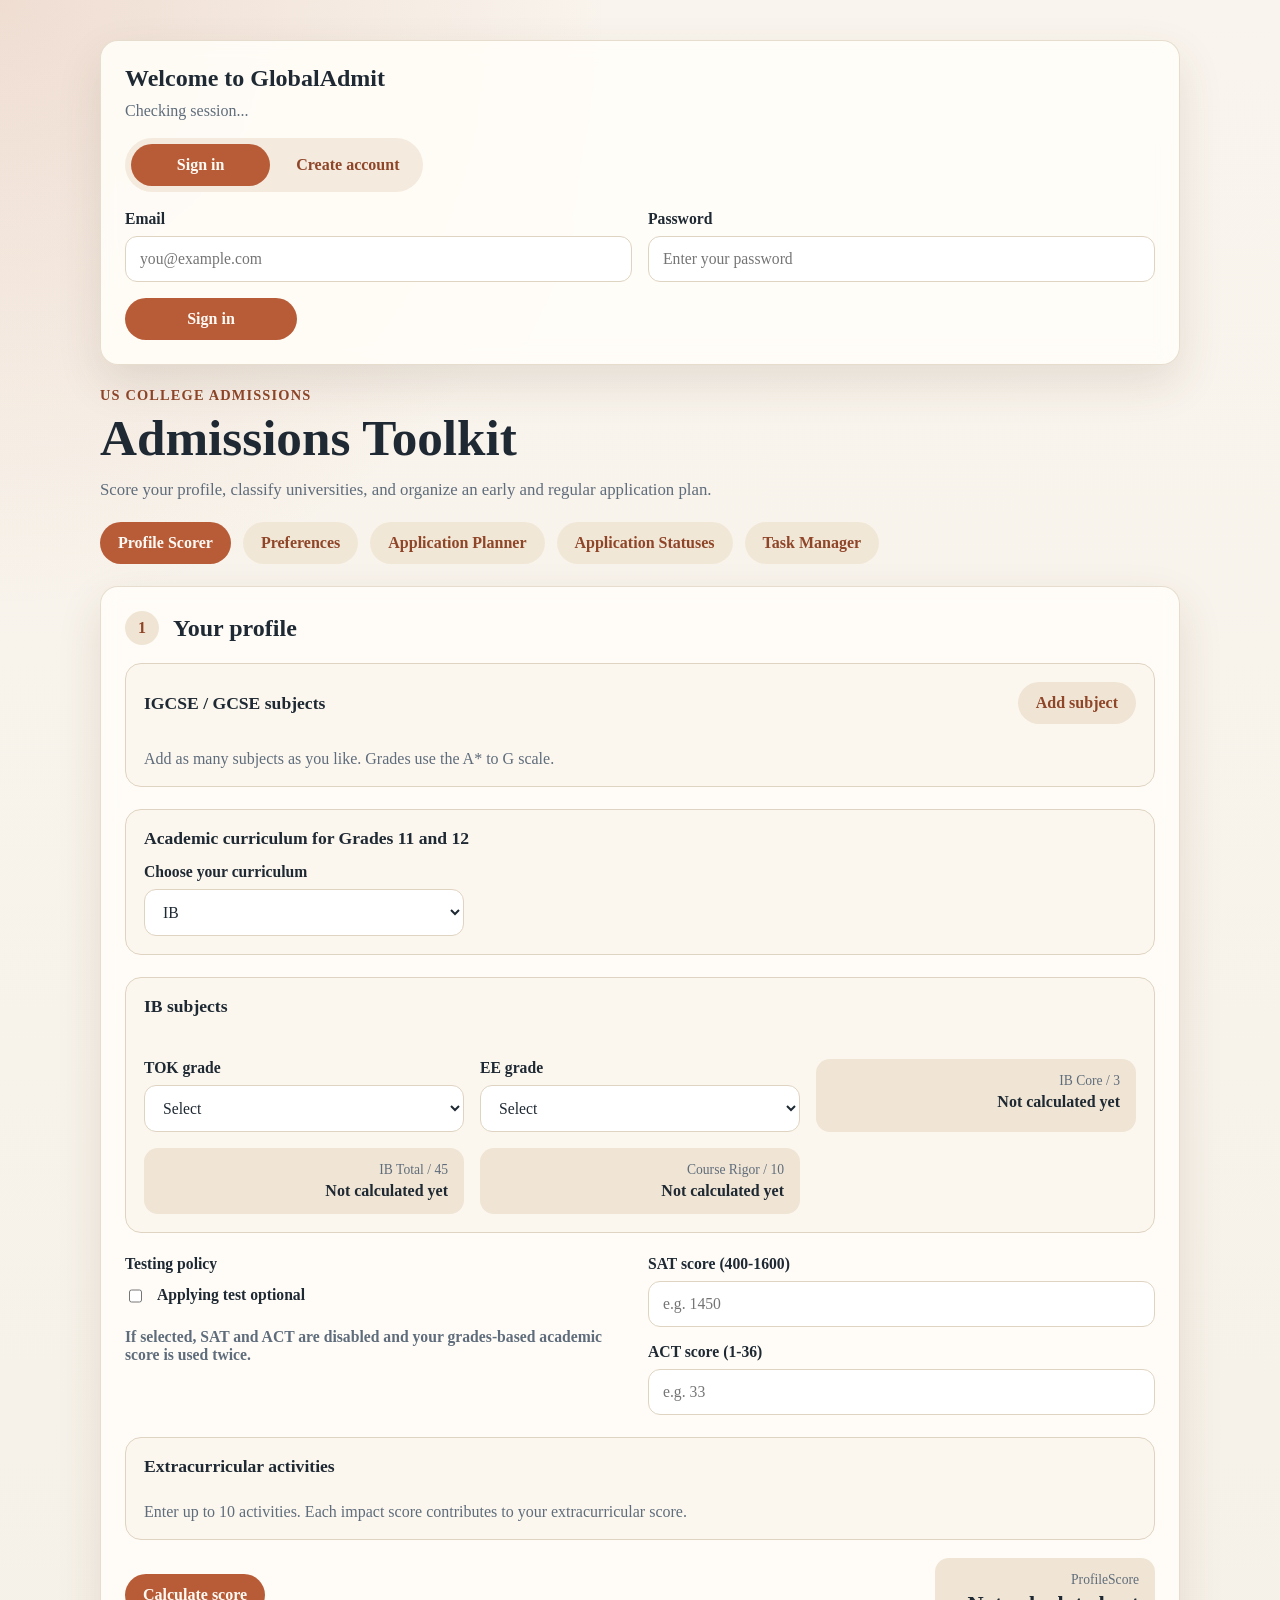
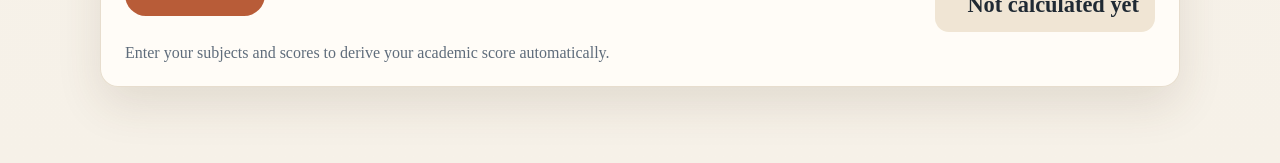
==== commit 78adf90c: "Add files via upload" ====
--- a/index.html
+++ b/index.html
@@ -17,34 +17,338 @@
           </div>
         </div>
 
-    <form id="auth-form" class="auth-form">
-      <label class="field">
-        <span>Email</span>
-        <input id="auth-email" type="email" placeholder="you@example.com" autocomplete="email" required />
-      </label>
-
-      <label class="field">
-        <span>Password</span>
-        <input
-          id="auth-password"
-          type="password"
-          placeholder="At least 6 characters"
-          autocomplete="current-password"
-          minlength="6"
-          required
-        />
-      </label>
-
-      <div class="auth-actions">
-        <button id="auth-signin-button" type="submit">Sign in</button>
-        <button id="auth-signup-button" type="button" class="secondary-button">
-          Create account
-        </button>
-      </div>
-    </form>
-  </section>
-
-  <div id="app-content">
+        <div class="auth-mode-toggle" role="tablist" aria-label="Authentication mode">
+          <button id="auth-tab-signin" class="auth-mode-button auth-mode-button-active" type="button">Sign in</button>
+          <button id="auth-tab-signup" class="auth-mode-button" type="button">Create account</button>
+        </div>
+
+        <form id="signin-form" class="auth-form">
+          <label class="field">
+            <span>Email</span>
+            <input id="signin-email" type="email" placeholder="you@example.com" autocomplete="email" required />
+          </label>
+
+          <label class="field">
+            <span>Password</span>
+            <input
+              id="signin-password"
+              type="password"
+              placeholder="Enter your password"
+              autocomplete="current-password"
+              minlength="6"
+              required
+            />
+          </label>
+
+          <div class="auth-actions auth-actions-full">
+            <button id="auth-signin-button" type="submit">Sign in</button>
+          </div>
+        </form>
+
+        <form id="signup-form" class="auth-form auth-form-signup" hidden>
+          <label class="field">
+            <span>First Name</span>
+            <input id="signup-first-name" type="text" placeholder="Your first name" autocomplete="given-name" required />
+          </label>
+
+          <label class="field">
+            <span>Last Name</span>
+            <input id="signup-last-name" type="text" placeholder="Your last name" autocomplete="family-name" required />
+          </label>
+
+          <label class="field">
+            <span>Email</span>
+            <input id="signup-email" type="email" placeholder="you@example.com" autocomplete="email" required />
+          </label>
+
+          <label class="field">
+            <span>Password</span>
+            <input
+              id="signup-password"
+              type="password"
+              placeholder="At least 6 characters"
+              autocomplete="new-password"
+              minlength="6"
+              required
+            />
+          </label>
+
+          <label class="field auth-field-full">
+            <span>Country</span>
+            <select id="signup-country" required>
+              <option value="">Select your country</option>
+              <option value="Afghanistan">Afghanistan</option>
+              <option value="Åland Islands">Åland Islands</option>
+              <option value="Albania">Albania</option>
+              <option value="Algeria">Algeria</option>
+              <option value="American Samoa">American Samoa</option>
+              <option value="Andorra">Andorra</option>
+              <option value="Angola">Angola</option>
+              <option value="Anguilla">Anguilla</option>
+              <option value="Antarctica">Antarctica</option>
+              <option value="Antigua and Barbuda">Antigua and Barbuda</option>
+              <option value="Argentina">Argentina</option>
+              <option value="Armenia">Armenia</option>
+              <option value="Aruba">Aruba</option>
+              <option value="Australia">Australia</option>
+              <option value="Austria">Austria</option>
+              <option value="Azerbaijan">Azerbaijan</option>
+              <option value="Bahamas">Bahamas</option>
+              <option value="Bahrain">Bahrain</option>
+              <option value="Bangladesh">Bangladesh</option>
+              <option value="Barbados">Barbados</option>
+              <option value="Belarus">Belarus</option>
+              <option value="Belgium">Belgium</option>
+              <option value="Belize">Belize</option>
+              <option value="Benin">Benin</option>
+              <option value="Bermuda">Bermuda</option>
+              <option value="Bhutan">Bhutan</option>
+              <option value="Bolivia (Plurinational State of)">Bolivia (Plurinational State of)</option>
+              <option value="Bonaire, Sint Eustatius and Saba">Bonaire, Sint Eustatius and Saba</option>
+              <option value="Bosnia and Herzegovina">Bosnia and Herzegovina</option>
+              <option value="Botswana">Botswana</option>
+              <option value="Bouvet Island">Bouvet Island</option>
+              <option value="Brazil">Brazil</option>
+              <option value="British Indian Ocean Territory">British Indian Ocean Territory</option>
+              <option value="Brunei Darussalam">Brunei Darussalam</option>
+              <option value="Bulgaria">Bulgaria</option>
+              <option value="Burkina Faso">Burkina Faso</option>
+              <option value="Burundi">Burundi</option>
+              <option value="Cabo Verde">Cabo Verde</option>
+              <option value="Cambodia">Cambodia</option>
+              <option value="Cameroon">Cameroon</option>
+              <option value="Canada">Canada</option>
+              <option value="Cayman Islands">Cayman Islands</option>
+              <option value="Central African Republic">Central African Republic</option>
+              <option value="Chad">Chad</option>
+              <option value="Chile">Chile</option>
+              <option value="China">China</option>
+              <option value="Christmas Island">Christmas Island</option>
+              <option value="Cocos (Keeling) Islands">Cocos (Keeling) Islands</option>
+              <option value="Colombia">Colombia</option>
+              <option value="Comoros">Comoros</option>
+              <option value="Congo">Congo</option>
+              <option value="Congo, Democratic Republic of the">Congo, Democratic Republic of the</option>
+              <option value="Cook Islands">Cook Islands</option>
+              <option value="Costa Rica">Costa Rica</option>
+              <option value="Côte d'Ivoire">Côte d'Ivoire</option>
+              <option value="Croatia">Croatia</option>
+              <option value="Cuba">Cuba</option>
+              <option value="Curaçao">Curaçao</option>
+              <option value="Cyprus">Cyprus</option>
+              <option value="Czechia">Czechia</option>
+              <option value="Denmark">Denmark</option>
+              <option value="Djibouti">Djibouti</option>
+              <option value="Dominica">Dominica</option>
+              <option value="Dominican Republic">Dominican Republic</option>
+              <option value="Ecuador">Ecuador</option>
+              <option value="Egypt">Egypt</option>
+              <option value="El Salvador">El Salvador</option>
+              <option value="Equatorial Guinea">Equatorial Guinea</option>
+              <option value="Eritrea">Eritrea</option>
+              <option value="Estonia">Estonia</option>
+              <option value="Eswatini">Eswatini</option>
+              <option value="Ethiopia">Ethiopia</option>
+              <option value="Falkland Islands (Malvinas)">Falkland Islands (Malvinas)</option>
+              <option value="Faroe Islands">Faroe Islands</option>
+              <option value="Fiji">Fiji</option>
+              <option value="Finland">Finland</option>
+              <option value="France">France</option>
+              <option value="French Guiana">French Guiana</option>
+              <option value="French Polynesia">French Polynesia</option>
+              <option value="French Southern Territories">French Southern Territories</option>
+              <option value="Gabon">Gabon</option>
+              <option value="Gambia">Gambia</option>
+              <option value="Georgia">Georgia</option>
+              <option value="Germany">Germany</option>
+              <option value="Ghana">Ghana</option>
+              <option value="Gibraltar">Gibraltar</option>
+              <option value="Greece">Greece</option>
+              <option value="Greenland">Greenland</option>
+              <option value="Grenada">Grenada</option>
+              <option value="Guadeloupe">Guadeloupe</option>
+              <option value="Guam">Guam</option>
+              <option value="Guatemala">Guatemala</option>
+              <option value="Guernsey">Guernsey</option>
+              <option value="Guinea">Guinea</option>
+              <option value="Guinea-Bissau">Guinea-Bissau</option>
+              <option value="Guyana">Guyana</option>
+              <option value="Haiti">Haiti</option>
+              <option value="Heard Island and McDonald Islands">Heard Island and McDonald Islands</option>
+              <option value="Holy See">Holy See</option>
+              <option value="Honduras">Honduras</option>
+              <option value="Hong Kong">Hong Kong</option>
+              <option value="Hungary">Hungary</option>
+              <option value="Iceland">Iceland</option>
+              <option value="India">India</option>
+              <option value="Indonesia">Indonesia</option>
+              <option value="Iran (Islamic Republic of)">Iran (Islamic Republic of)</option>
+              <option value="Iraq">Iraq</option>
+              <option value="Ireland">Ireland</option>
+              <option value="Isle of Man">Isle of Man</option>
+              <option value="Israel">Israel</option>
+              <option value="Italy">Italy</option>
+              <option value="Jamaica">Jamaica</option>
+              <option value="Japan">Japan</option>
+              <option value="Jersey">Jersey</option>
+              <option value="Jordan">Jordan</option>
+              <option value="Kazakhstan">Kazakhstan</option>
+              <option value="Kenya">Kenya</option>
+              <option value="Kiribati">Kiribati</option>
+              <option value="Korea (Democratic People's Republic of)">Korea (Democratic People's Republic of)</option>
+              <option value="Korea, Republic of">Korea, Republic of</option>
+              <option value="Kuwait">Kuwait</option>
+              <option value="Kyrgyzstan">Kyrgyzstan</option>
+              <option value="Lao People's Democratic Republic">Lao People's Democratic Republic</option>
+              <option value="Latvia">Latvia</option>
+              <option value="Lebanon">Lebanon</option>
+              <option value="Lesotho">Lesotho</option>
+              <option value="Liberia">Liberia</option>
+              <option value="Libya">Libya</option>
+              <option value="Liechtenstein">Liechtenstein</option>
+              <option value="Lithuania">Lithuania</option>
+              <option value="Luxembourg">Luxembourg</option>
+              <option value="Macao">Macao</option>
+              <option value="Madagascar">Madagascar</option>
+              <option value="Malawi">Malawi</option>
+              <option value="Malaysia">Malaysia</option>
+              <option value="Maldives">Maldives</option>
+              <option value="Mali">Mali</option>
+              <option value="Malta">Malta</option>
+              <option value="Marshall Islands">Marshall Islands</option>
+              <option value="Martinique">Martinique</option>
+              <option value="Mauritania">Mauritania</option>
+              <option value="Mauritius">Mauritius</option>
+              <option value="Mayotte">Mayotte</option>
+              <option value="Mexico">Mexico</option>
+              <option value="Micronesia (Federated States of)">Micronesia (Federated States of)</option>
+              <option value="Moldova, Republic of">Moldova, Republic of</option>
+              <option value="Monaco">Monaco</option>
+              <option value="Mongolia">Mongolia</option>
+              <option value="Montenegro">Montenegro</option>
+              <option value="Montserrat">Montserrat</option>
+              <option value="Morocco">Morocco</option>
+              <option value="Mozambique">Mozambique</option>
+              <option value="Myanmar">Myanmar</option>
+              <option value="Namibia">Namibia</option>
+              <option value="Nauru">Nauru</option>
+              <option value="Nepal">Nepal</option>
+              <option value="Netherlands">Netherlands</option>
+              <option value="New Caledonia">New Caledonia</option>
+              <option value="New Zealand">New Zealand</option>
+              <option value="Nicaragua">Nicaragua</option>
+              <option value="Niger">Niger</option>
+              <option value="Nigeria">Nigeria</option>
+              <option value="Niue">Niue</option>
+              <option value="Norfolk Island">Norfolk Island</option>
+              <option value="North Macedonia">North Macedonia</option>
+              <option value="Northern Mariana Islands">Northern Mariana Islands</option>
+              <option value="Norway">Norway</option>
+              <option value="Oman">Oman</option>
+              <option value="Pakistan">Pakistan</option>
+              <option value="Palau">Palau</option>
+              <option value="Palestine, State of">Palestine, State of</option>
+              <option value="Panama">Panama</option>
+              <option value="Papua New Guinea">Papua New Guinea</option>
+              <option value="Paraguay">Paraguay</option>
+              <option value="Peru">Peru</option>
+              <option value="Philippines">Philippines</option>
+              <option value="Pitcairn">Pitcairn</option>
+              <option value="Poland">Poland</option>
+              <option value="Portugal">Portugal</option>
+              <option value="Puerto Rico">Puerto Rico</option>
+              <option value="Qatar">Qatar</option>
+              <option value="Réunion">Réunion</option>
+              <option value="Romania">Romania</option>
+              <option value="Russian Federation">Russian Federation</option>
+              <option value="Rwanda">Rwanda</option>
+              <option value="Saint Barthélemy">Saint Barthélemy</option>
+              <option value="Saint Helena, Ascension and Tristan da Cunha">Saint Helena, Ascension and Tristan da Cunha</option>
+              <option value="Saint Kitts and Nevis">Saint Kitts and Nevis</option>
+              <option value="Saint Lucia">Saint Lucia</option>
+              <option value="Saint Martin (French part)">Saint Martin (French part)</option>
+              <option value="Saint Pierre and Miquelon">Saint Pierre and Miquelon</option>
+              <option value="Saint Vincent and the Grenadines">Saint Vincent and the Grenadines</option>
+              <option value="Samoa">Samoa</option>
+              <option value="San Marino">San Marino</option>
+              <option value="Sao Tome and Principe">Sao Tome and Principe</option>
+              <option value="Saudi Arabia">Saudi Arabia</option>
+              <option value="Senegal">Senegal</option>
+              <option value="Serbia">Serbia</option>
+              <option value="Seychelles">Seychelles</option>
+              <option value="Sierra Leone">Sierra Leone</option>
+              <option value="Singapore">Singapore</option>
+              <option value="Sint Maarten (Dutch part)">Sint Maarten (Dutch part)</option>
+              <option value="Slovakia">Slovakia</option>
+              <option value="Slovenia">Slovenia</option>
+              <option value="Solomon Islands">Solomon Islands</option>
+              <option value="Somalia">Somalia</option>
+              <option value="South Africa">South Africa</option>
+              <option value="South Georgia and the South Sandwich Islands">South Georgia and the South Sandwich Islands</option>
+              <option value="South Sudan">South Sudan</option>
+              <option value="Spain">Spain</option>
+              <option value="Sri Lanka">Sri Lanka</option>
+              <option value="Sudan">Sudan</option>
+              <option value="Suriname">Suriname</option>
+              <option value="Svalbard and Jan Mayen">Svalbard and Jan Mayen</option>
+              <option value="Sweden">Sweden</option>
+              <option value="Switzerland">Switzerland</option>
+              <option value="Syrian Arab Republic">Syrian Arab Republic</option>
+              <option value="Taiwan, Province of China">Taiwan, Province of China</option>
+              <option value="Tajikistan">Tajikistan</option>
+              <option value="Tanzania, United Republic of">Tanzania, United Republic of</option>
+              <option value="Thailand">Thailand</option>
+              <option value="Timor-Leste">Timor-Leste</option>
+              <option value="Togo">Togo</option>
+              <option value="Tokelau">Tokelau</option>
+              <option value="Tonga">Tonga</option>
+              <option value="Trinidad and Tobago">Trinidad and Tobago</option>
+              <option value="Tunisia">Tunisia</option>
+              <option value="Turkey">Turkey</option>
+              <option value="Turkmenistan">Turkmenistan</option>
+              <option value="Turks and Caicos Islands">Turks and Caicos Islands</option>
+              <option value="Tuvalu">Tuvalu</option>
+              <option value="Uganda">Uganda</option>
+              <option value="Ukraine">Ukraine</option>
+              <option value="United Arab Emirates">United Arab Emirates</option>
+              <option value="United Kingdom of Great Britain and Northern Ireland">United Kingdom of Great Britain and Northern Ireland</option>
+              <option value="United States of America">United States of America</option>
+              <option value="United States Minor Outlying Islands">United States Minor Outlying Islands</option>
+              <option value="Uruguay">Uruguay</option>
+              <option value="Uzbekistan">Uzbekistan</option>
+              <option value="Vanuatu">Vanuatu</option>
+              <option value="Venezuela (Bolivarian Republic of)">Venezuela (Bolivarian Republic of)</option>
+              <option value="Viet Nam">Viet Nam</option>
+              <option value="Virgin Islands (British)">Virgin Islands (British)</option>
+              <option value="Virgin Islands (U.S.)">Virgin Islands (U.S.)</option>
+              <option value="Wallis and Futuna">Wallis and Futuna</option>
+              <option value="Western Sahara">Western Sahara</option>
+              <option value="Yemen">Yemen</option>
+              <option value="Zambia">Zambia</option>
+              <option value="Zimbabwe">Zimbabwe</option>
+            </select>
+          </label>
+
+          <label class="field auth-field-full">
+            <span>Where did you hear about us?</span>
+            <select id="signup-referral" required>
+              <option value="">Select one</option>
+              <option value="Recommended by school">Recommended by school</option>
+              <option value="Recommended by family / friends">Recommended by family / friends</option>
+              <option value="Tiktok">Tiktok</option>
+              <option value="Instagram">Instagram</option>
+              <option value="Google Search">Google Search</option>
+              <option value="Other">Other</option>
+            </select>
+          </label>
+
+          <div class="auth-actions auth-actions-full">
+            <button id="auth-create-button" type="submit">Create account</button>
+          </div>
+        </form>
+      </section>
+
+      <div id="app-content">
       <header class="hero app-header">
         <div>
           <p class="eyebrow">US College Admissions</p>
--- a/style.css
+++ b/style.css
@@ -1029,6 +1029,26 @@
   color: #9f2d2d;
 }
 
+.auth-mode-toggle {
+  display: inline-grid;
+  grid-template-columns: repeat(2, minmax(0, 1fr));
+  gap: 8px;
+  padding: 6px;
+  margin-bottom: 18px;
+  border-radius: 999px;
+  background: rgba(240, 229, 212, 0.75);
+}
+
+.auth-mode-button {
+  color: var(--accent-dark);
+  background: transparent;
+}
+
+.auth-mode-button-active {
+  color: #fffaf4;
+  background: var(--accent);
+}
+
 .auth-form {
   display: grid;
   grid-template-columns: repeat(2, minmax(0, 1fr));
@@ -1036,10 +1056,26 @@
   align-items: end;
 }
 
+.auth-form[hidden] {
+  display: none;
+}
+
+.auth-form-signup {
+  align-items: start;
+}
+
+.auth-field-full {
+  grid-column: 1 / -1;
+}
+
 .auth-actions {
   display: flex;
   gap: 12px;
   align-items: center;
+}
+
+.auth-actions-full {
+  grid-column: 1 / -1;
 }
 
 .auth-actions button {
@@ -1056,12 +1092,114 @@
 }
 
 @media (max-width: 760px) {
+  .app-shell {
+    width: min(100% - 20px, 1080px);
+    padding-top: 24px;
+  }
+
+  .form-grid,
+  .subject-row,
+  .activity-row,
+  .university-list,
+  .planner-list-wide,
+  .planner-controls,
+  .planner-controls-wide,
+  .ib-core-grid,
+  .a-level-score-grid {
+    grid-template-columns: 1fr;
+  }
+
+  .task-sort-field {
+    min-width: 100%;
+  }
+
+  .profile-actions,
+  .result-card,
+  .task-card-top,
+  .status-card {
+    flex-direction: column;
+    align-items: stretch;
+  }
+
+  .task-side,
+  .task-meta {
+    justify-items: stretch;
+    justify-content: flex-start;
+  }
+
+  .score-display {
+    text-align: left;
+  }
+}
+
+.auth-shell {
+  margin-bottom: 22px;
+}
+
+body.signed-out .auth-shell {
+  width: 100%;
+  margin-bottom: 0;
+}
+
+.auth-shell-top {
+  display: flex;
+  align-items: flex-start;
+  justify-content: space-between;
+  gap: 16px;
+  margin-bottom: 18px;
+}
+
+.auth-eyebrow {
+  margin-bottom: 6px;
+}
+
+.auth-status {
+  margin: 10px 0 0;
+}
+
+.auth-status-error {
+  color: #9f2d2d;
+}
+
+.auth-form {
+  display: grid;
+  grid-template-columns: repeat(2, minmax(0, 1fr));
+  gap: 16px;
+  align-items: end;
+}
+
+.auth-actions {
+  display: flex;
+  gap: 12px;
+  align-items: center;
+}
+
+.auth-actions button {
+  min-width: 172px;
+  justify-content: center;
+}
+
+#app-content[hidden] {
+  display: none;
+}
+
+#auth-shell[hidden] {
+  display: none;
+}
+
+
+
+@media (max-width: 760px) {
   .auth-shell-top {
     flex-direction: column;
   }
 
   .auth-form {
     grid-template-columns: 1fr;
+  }
+
+  .auth-mode-toggle {
+    width: 100%;
   }
 
   .auth-actions {
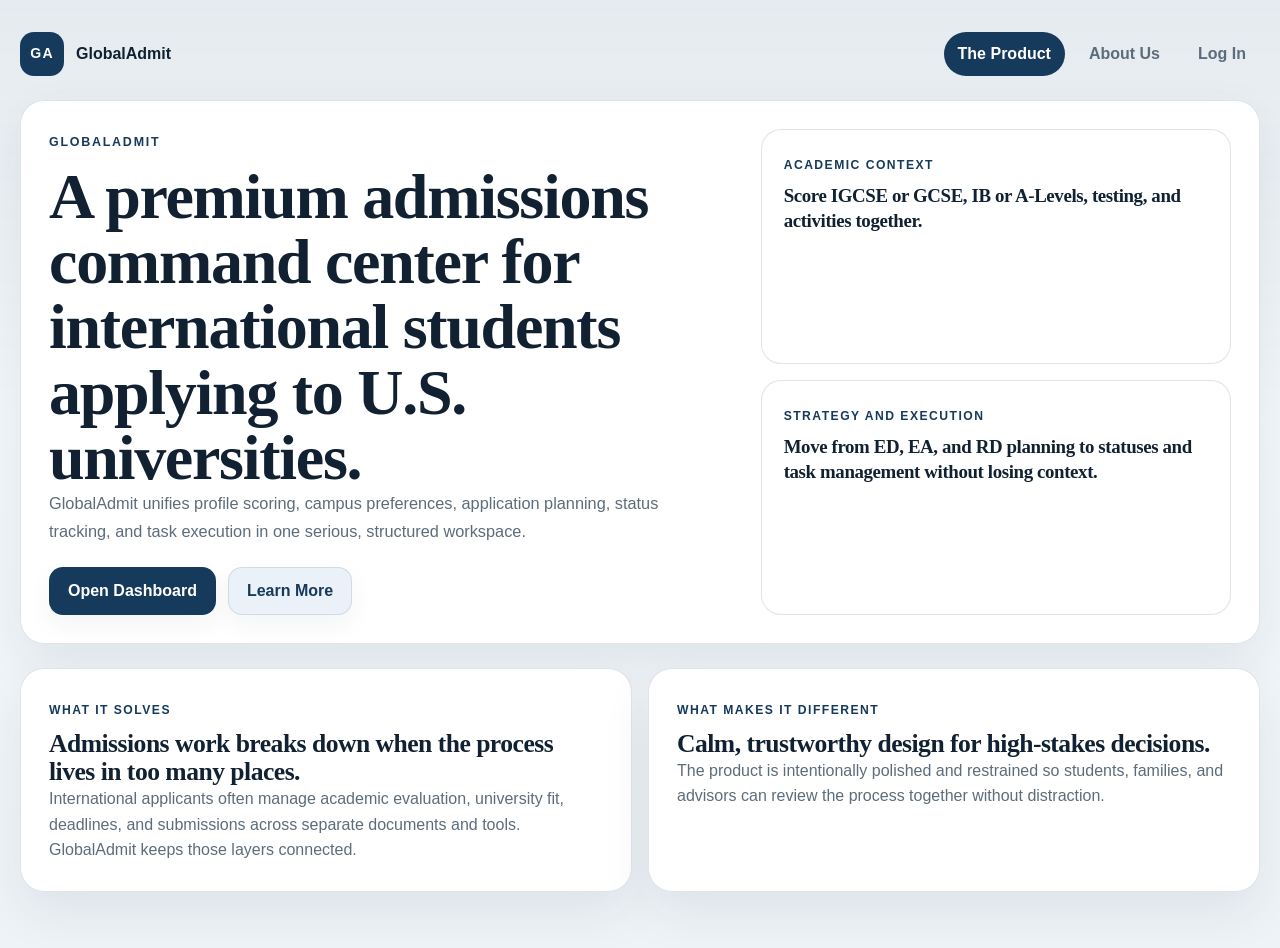
==== commit 00c25569: "UI Improvement and Google Auth" ====
--- a/index.html
+++ b/index.html
@@ -3,903 +3,69 @@
   <head>
     <meta charset="UTF-8" />
     <meta name="viewport" content="width=device-width, initial-scale=1.0" />
-    <title>College Admissions Toolkit</title>
+    <title>GlobalAdmit | The Product</title>
     <link rel="stylesheet" href="style.css" />
-    <script type="module" src="./script.js"></script>
   </head>
-  <body>
-    <main class="app-shell">
-      <section id="auth-shell" class="auth-shell card">
-        <div class="auth-shell-top">
-          <div>
-            <h2>Welcome to GlobalAdmit</h2>
-            <p id="auth-status" class="helper-text auth-status">Checking session...</p>
+  <body class="public-body">
+    <main class="public-shell">
+      <header class="public-header">
+        <a class="public-brand" href="index.html" aria-label="GlobalAdmit home">
+          <span class="public-brand-mark">GA</span>
+          <span>GlobalAdmit</span>
+        </a>
+
+        <nav class="public-nav" aria-label="Primary">
+          <a class="public-nav-link is-active" href="index.html" aria-current="page">The Product</a>
+          <a class="public-nav-link" href="about.html">About Us</a>
+          <a class="public-nav-link" href="login.html">Log In</a>
+        </nav>
+      </header>
+
+      <section class="public-hero card">
+        <div class="public-hero-copy">
+          <p class="eyebrow">GlobalAdmit</p>
+          <h1>A premium admissions command center for international students applying to U.S. universities.</h1>
+          <p class="subtitle">
+            GlobalAdmit unifies profile scoring, campus preferences, application planning, status tracking, and task
+            execution in one serious, structured workspace.
+          </p>
+          <div class="public-actions">
+            <a class="public-button" href="login.html">Open Dashboard</a>
+            <a class="public-button public-button-secondary" href="about.html">Learn More</a>
           </div>
         </div>
 
-        <div class="auth-mode-toggle" role="tablist" aria-label="Authentication mode">
-          <button id="auth-tab-signin" class="auth-mode-button auth-mode-button-active" type="button">Sign in</button>
-          <button id="auth-tab-signup" class="auth-mode-button" type="button">Create account</button>
-        </div>
-
-        <form id="signin-form" class="auth-form">
-          <label class="field">
-            <span>Email</span>
-            <input id="signin-email" type="email" placeholder="you@example.com" autocomplete="email" required />
-          </label>
-
-          <label class="field">
-            <span>Password</span>
-            <input
-              id="signin-password"
-              type="password"
-              placeholder="Enter your password"
-              autocomplete="current-password"
-              minlength="6"
-              required
-            />
-          </label>
-
-          <div class="auth-actions auth-actions-full">
-            <button id="auth-signin-button" type="submit">Sign in</button>
-          </div>
-        </form>
-
-        <form id="signup-form" class="auth-form auth-form-signup" hidden>
-          <label class="field">
-            <span>First Name</span>
-            <input id="signup-first-name" type="text" placeholder="Your first name" autocomplete="given-name" required />
-          </label>
-
-          <label class="field">
-            <span>Last Name</span>
-            <input id="signup-last-name" type="text" placeholder="Your last name" autocomplete="family-name" required />
-          </label>
-
-          <label class="field">
-            <span>Email</span>
-            <input id="signup-email" type="email" placeholder="you@example.com" autocomplete="email" required />
-          </label>
-
-          <label class="field">
-            <span>Password</span>
-            <input
-              id="signup-password"
-              type="password"
-              placeholder="At least 6 characters"
-              autocomplete="new-password"
-              minlength="6"
-              required
-            />
-          </label>
-
-          <label class="field auth-field-full">
-            <span>Country</span>
-            <select id="signup-country" required>
-              <option value="">Select your country</option>
-              <option value="Afghanistan">Afghanistan</option>
-              <option value="Åland Islands">Åland Islands</option>
-              <option value="Albania">Albania</option>
-              <option value="Algeria">Algeria</option>
-              <option value="American Samoa">American Samoa</option>
-              <option value="Andorra">Andorra</option>
-              <option value="Angola">Angola</option>
-              <option value="Anguilla">Anguilla</option>
-              <option value="Antarctica">Antarctica</option>
-              <option value="Antigua and Barbuda">Antigua and Barbuda</option>
-              <option value="Argentina">Argentina</option>
-              <option value="Armenia">Armenia</option>
-              <option value="Aruba">Aruba</option>
-              <option value="Australia">Australia</option>
-              <option value="Austria">Austria</option>
-              <option value="Azerbaijan">Azerbaijan</option>
-              <option value="Bahamas">Bahamas</option>
-              <option value="Bahrain">Bahrain</option>
-              <option value="Bangladesh">Bangladesh</option>
-              <option value="Barbados">Barbados</option>
-              <option value="Belarus">Belarus</option>
-              <option value="Belgium">Belgium</option>
-              <option value="Belize">Belize</option>
-              <option value="Benin">Benin</option>
-              <option value="Bermuda">Bermuda</option>
-              <option value="Bhutan">Bhutan</option>
-              <option value="Bolivia (Plurinational State of)">Bolivia (Plurinational State of)</option>
-              <option value="Bonaire, Sint Eustatius and Saba">Bonaire, Sint Eustatius and Saba</option>
-              <option value="Bosnia and Herzegovina">Bosnia and Herzegovina</option>
-              <option value="Botswana">Botswana</option>
-              <option value="Bouvet Island">Bouvet Island</option>
-              <option value="Brazil">Brazil</option>
-              <option value="British Indian Ocean Territory">British Indian Ocean Territory</option>
-              <option value="Brunei Darussalam">Brunei Darussalam</option>
-              <option value="Bulgaria">Bulgaria</option>
-              <option value="Burkina Faso">Burkina Faso</option>
-              <option value="Burundi">Burundi</option>
-              <option value="Cabo Verde">Cabo Verde</option>
-              <option value="Cambodia">Cambodia</option>
-              <option value="Cameroon">Cameroon</option>
-              <option value="Canada">Canada</option>
-              <option value="Cayman Islands">Cayman Islands</option>
-              <option value="Central African Republic">Central African Republic</option>
-              <option value="Chad">Chad</option>
-              <option value="Chile">Chile</option>
-              <option value="China">China</option>
-              <option value="Christmas Island">Christmas Island</option>
-              <option value="Cocos (Keeling) Islands">Cocos (Keeling) Islands</option>
-              <option value="Colombia">Colombia</option>
-              <option value="Comoros">Comoros</option>
-              <option value="Congo">Congo</option>
-              <option value="Congo, Democratic Republic of the">Congo, Democratic Republic of the</option>
-              <option value="Cook Islands">Cook Islands</option>
-              <option value="Costa Rica">Costa Rica</option>
-              <option value="Côte d'Ivoire">Côte d'Ivoire</option>
-              <option value="Croatia">Croatia</option>
-              <option value="Cuba">Cuba</option>
-              <option value="Curaçao">Curaçao</option>
-              <option value="Cyprus">Cyprus</option>
-              <option value="Czechia">Czechia</option>
-              <option value="Denmark">Denmark</option>
-              <option value="Djibouti">Djibouti</option>
-              <option value="Dominica">Dominica</option>
-              <option value="Dominican Republic">Dominican Republic</option>
-              <option value="Ecuador">Ecuador</option>
-              <option value="Egypt">Egypt</option>
-              <option value="El Salvador">El Salvador</option>
-              <option value="Equatorial Guinea">Equatorial Guinea</option>
-              <option value="Eritrea">Eritrea</option>
-              <option value="Estonia">Estonia</option>
-              <option value="Eswatini">Eswatini</option>
-              <option value="Ethiopia">Ethiopia</option>
-              <option value="Falkland Islands (Malvinas)">Falkland Islands (Malvinas)</option>
-              <option value="Faroe Islands">Faroe Islands</option>
-              <option value="Fiji">Fiji</option>
-              <option value="Finland">Finland</option>
-              <option value="France">France</option>
-              <option value="French Guiana">French Guiana</option>
-              <option value="French Polynesia">French Polynesia</option>
-              <option value="French Southern Territories">French Southern Territories</option>
-              <option value="Gabon">Gabon</option>
-              <option value="Gambia">Gambia</option>
-              <option value="Georgia">Georgia</option>
-              <option value="Germany">Germany</option>
-              <option value="Ghana">Ghana</option>
-              <option value="Gibraltar">Gibraltar</option>
-              <option value="Greece">Greece</option>
-              <option value="Greenland">Greenland</option>
-              <option value="Grenada">Grenada</option>
-              <option value="Guadeloupe">Guadeloupe</option>
-              <option value="Guam">Guam</option>
-              <option value="Guatemala">Guatemala</option>
-              <option value="Guernsey">Guernsey</option>
-              <option value="Guinea">Guinea</option>
-              <option value="Guinea-Bissau">Guinea-Bissau</option>
-              <option value="Guyana">Guyana</option>
-              <option value="Haiti">Haiti</option>
-              <option value="Heard Island and McDonald Islands">Heard Island and McDonald Islands</option>
-              <option value="Holy See">Holy See</option>
-              <option value="Honduras">Honduras</option>
-              <option value="Hong Kong">Hong Kong</option>
-              <option value="Hungary">Hungary</option>
-              <option value="Iceland">Iceland</option>
-              <option value="India">India</option>
-              <option value="Indonesia">Indonesia</option>
-              <option value="Iran (Islamic Republic of)">Iran (Islamic Republic of)</option>
-              <option value="Iraq">Iraq</option>
-              <option value="Ireland">Ireland</option>
-              <option value="Isle of Man">Isle of Man</option>
-              <option value="Israel">Israel</option>
-              <option value="Italy">Italy</option>
-              <option value="Jamaica">Jamaica</option>
-              <option value="Japan">Japan</option>
-              <option value="Jersey">Jersey</option>
-              <option value="Jordan">Jordan</option>
-              <option value="Kazakhstan">Kazakhstan</option>
-              <option value="Kenya">Kenya</option>
-              <option value="Kiribati">Kiribati</option>
-              <option value="Korea (Democratic People's Republic of)">Korea (Democratic People's Republic of)</option>
-              <option value="Korea, Republic of">Korea, Republic of</option>
-              <option value="Kuwait">Kuwait</option>
-              <option value="Kyrgyzstan">Kyrgyzstan</option>
-              <option value="Lao People's Democratic Republic">Lao People's Democratic Republic</option>
-              <option value="Latvia">Latvia</option>
-              <option value="Lebanon">Lebanon</option>
-              <option value="Lesotho">Lesotho</option>
-              <option value="Liberia">Liberia</option>
-              <option value="Libya">Libya</option>
-              <option value="Liechtenstein">Liechtenstein</option>
-              <option value="Lithuania">Lithuania</option>
-              <option value="Luxembourg">Luxembourg</option>
-              <option value="Macao">Macao</option>
-              <option value="Madagascar">Madagascar</option>
-              <option value="Malawi">Malawi</option>
-              <option value="Malaysia">Malaysia</option>
-              <option value="Maldives">Maldives</option>
-              <option value="Mali">Mali</option>
-              <option value="Malta">Malta</option>
-              <option value="Marshall Islands">Marshall Islands</option>
-              <option value="Martinique">Martinique</option>
-              <option value="Mauritania">Mauritania</option>
-              <option value="Mauritius">Mauritius</option>
-              <option value="Mayotte">Mayotte</option>
-              <option value="Mexico">Mexico</option>
-              <option value="Micronesia (Federated States of)">Micronesia (Federated States of)</option>
-              <option value="Moldova, Republic of">Moldova, Republic of</option>
-              <option value="Monaco">Monaco</option>
-              <option value="Mongolia">Mongolia</option>
-              <option value="Montenegro">Montenegro</option>
-              <option value="Montserrat">Montserrat</option>
-              <option value="Morocco">Morocco</option>
-              <option value="Mozambique">Mozambique</option>
-              <option value="Myanmar">Myanmar</option>
-              <option value="Namibia">Namibia</option>
-              <option value="Nauru">Nauru</option>
-              <option value="Nepal">Nepal</option>
-              <option value="Netherlands">Netherlands</option>
-              <option value="New Caledonia">New Caledonia</option>
-              <option value="New Zealand">New Zealand</option>
-              <option value="Nicaragua">Nicaragua</option>
-              <option value="Niger">Niger</option>
-              <option value="Nigeria">Nigeria</option>
-              <option value="Niue">Niue</option>
-              <option value="Norfolk Island">Norfolk Island</option>
-              <option value="North Macedonia">North Macedonia</option>
-              <option value="Northern Mariana Islands">Northern Mariana Islands</option>
-              <option value="Norway">Norway</option>
-              <option value="Oman">Oman</option>
-              <option value="Pakistan">Pakistan</option>
-              <option value="Palau">Palau</option>
-              <option value="Palestine, State of">Palestine, State of</option>
-              <option value="Panama">Panama</option>
-              <option value="Papua New Guinea">Papua New Guinea</option>
-              <option value="Paraguay">Paraguay</option>
-              <option value="Peru">Peru</option>
-              <option value="Philippines">Philippines</option>
-              <option value="Pitcairn">Pitcairn</option>
-              <option value="Poland">Poland</option>
-              <option value="Portugal">Portugal</option>
-              <option value="Puerto Rico">Puerto Rico</option>
-              <option value="Qatar">Qatar</option>
-              <option value="Réunion">Réunion</option>
-              <option value="Romania">Romania</option>
-              <option value="Russian Federation">Russian Federation</option>
-              <option value="Rwanda">Rwanda</option>
-              <option value="Saint Barthélemy">Saint Barthélemy</option>
-              <option value="Saint Helena, Ascension and Tristan da Cunha">Saint Helena, Ascension and Tristan da Cunha</option>
-              <option value="Saint Kitts and Nevis">Saint Kitts and Nevis</option>
-              <option value="Saint Lucia">Saint Lucia</option>
-              <option value="Saint Martin (French part)">Saint Martin (French part)</option>
-              <option value="Saint Pierre and Miquelon">Saint Pierre and Miquelon</option>
-              <option value="Saint Vincent and the Grenadines">Saint Vincent and the Grenadines</option>
-              <option value="Samoa">Samoa</option>
-              <option value="San Marino">San Marino</option>
-              <option value="Sao Tome and Principe">Sao Tome and Principe</option>
-              <option value="Saudi Arabia">Saudi Arabia</option>
-              <option value="Senegal">Senegal</option>
-              <option value="Serbia">Serbia</option>
-              <option value="Seychelles">Seychelles</option>
-              <option value="Sierra Leone">Sierra Leone</option>
-              <option value="Singapore">Singapore</option>
-              <option value="Sint Maarten (Dutch part)">Sint Maarten (Dutch part)</option>
-              <option value="Slovakia">Slovakia</option>
-              <option value="Slovenia">Slovenia</option>
-              <option value="Solomon Islands">Solomon Islands</option>
-              <option value="Somalia">Somalia</option>
-              <option value="South Africa">South Africa</option>
-              <option value="South Georgia and the South Sandwich Islands">South Georgia and the South Sandwich Islands</option>
-              <option value="South Sudan">South Sudan</option>
-              <option value="Spain">Spain</option>
-              <option value="Sri Lanka">Sri Lanka</option>
-              <option value="Sudan">Sudan</option>
-              <option value="Suriname">Suriname</option>
-              <option value="Svalbard and Jan Mayen">Svalbard and Jan Mayen</option>
-              <option value="Sweden">Sweden</option>
-              <option value="Switzerland">Switzerland</option>
-              <option value="Syrian Arab Republic">Syrian Arab Republic</option>
-              <option value="Taiwan, Province of China">Taiwan, Province of China</option>
-              <option value="Tajikistan">Tajikistan</option>
-              <option value="Tanzania, United Republic of">Tanzania, United Republic of</option>
-              <option value="Thailand">Thailand</option>
-              <option value="Timor-Leste">Timor-Leste</option>
-              <option value="Togo">Togo</option>
-              <option value="Tokelau">Tokelau</option>
-              <option value="Tonga">Tonga</option>
-              <option value="Trinidad and Tobago">Trinidad and Tobago</option>
-              <option value="Tunisia">Tunisia</option>
-              <option value="Turkey">Turkey</option>
-              <option value="Turkmenistan">Turkmenistan</option>
-              <option value="Turks and Caicos Islands">Turks and Caicos Islands</option>
-              <option value="Tuvalu">Tuvalu</option>
-              <option value="Uganda">Uganda</option>
-              <option value="Ukraine">Ukraine</option>
-              <option value="United Arab Emirates">United Arab Emirates</option>
-              <option value="United Kingdom of Great Britain and Northern Ireland">United Kingdom of Great Britain and Northern Ireland</option>
-              <option value="United States of America">United States of America</option>
-              <option value="United States Minor Outlying Islands">United States Minor Outlying Islands</option>
-              <option value="Uruguay">Uruguay</option>
-              <option value="Uzbekistan">Uzbekistan</option>
-              <option value="Vanuatu">Vanuatu</option>
-              <option value="Venezuela (Bolivarian Republic of)">Venezuela (Bolivarian Republic of)</option>
-              <option value="Viet Nam">Viet Nam</option>
-              <option value="Virgin Islands (British)">Virgin Islands (British)</option>
-              <option value="Virgin Islands (U.S.)">Virgin Islands (U.S.)</option>
-              <option value="Wallis and Futuna">Wallis and Futuna</option>
-              <option value="Western Sahara">Western Sahara</option>
-              <option value="Yemen">Yemen</option>
-              <option value="Zambia">Zambia</option>
-              <option value="Zimbabwe">Zimbabwe</option>
-            </select>
-          </label>
-
-          <label class="field auth-field-full">
-            <span>Where did you hear about us?</span>
-            <select id="signup-referral" required>
-              <option value="">Select one</option>
-              <option value="Recommended by school">Recommended by school</option>
-              <option value="Recommended by family / friends">Recommended by family / friends</option>
-              <option value="Tiktok">Tiktok</option>
-              <option value="Instagram">Instagram</option>
-              <option value="Google Search">Google Search</option>
-              <option value="Other">Other</option>
-            </select>
-          </label>
-
-          <div class="auth-actions auth-actions-full">
-            <button id="auth-create-button" type="submit">Create account</button>
-          </div>
-        </form>
+        <aside class="public-highlight-grid" aria-label="Product highlights">
+          <article class="public-highlight-card">
+            <span class="public-highlight-label">Academic context</span>
+            <h2>Score IGCSE or GCSE, IB or A-Levels, testing, and activities together.</h2>
+          </article>
+          <article class="public-highlight-card">
+            <span class="public-highlight-label">Strategy and execution</span>
+            <h2>Move from ED, EA, and RD planning to statuses and task management without losing context.</h2>
+          </article>
+        </aside>
       </section>
 
-      <div id="app-content">
-      <header class="hero app-header">
-        <div>
-          <p class="eyebrow">US College Admissions</p>
-          <h1>Admissions Toolkit</h1>
-          <p class="subtitle">
-            Score your profile, classify universities, and organize an early and regular application plan.
+      <section class="public-grid">
+        <article class="public-section card">
+          <p class="section-label">What it solves</p>
+          <h2>Admissions work breaks down when the process lives in too many places.</h2>
+          <p class="helper-text">
+            International applicants often manage academic evaluation, university fit, deadlines, and submissions across
+            separate documents and tools. GlobalAdmit keeps those layers connected.
           </p>
-        </div>
-        <button id="app-signout-button" type="button" class="secondary-button" hidden>Sign out</button>
-      </header>
+        </article>
 
-      <nav class="top-nav" aria-label="Primary">
-        <button id="nav-scorer" class="nav-button nav-button-active" type="button">
-          Profile Scorer
-        </button>
-        <button id="nav-questionnaire" class="nav-button" type="button">
-          Preferences
-        </button>
-        <button id="nav-planner" class="nav-button" type="button">
-          Application Planner
-        </button>
-        <button id="nav-statuses" class="nav-button" type="button">
-          Application Statuses
-        </button>
-        <button id="nav-tasks" class="nav-button" type="button">
-          Task Manager
-        </button>
-      </nav>
-
-      <section id="page-scorer" class="page-view page-view-active">
-        <section class="card">
-          <div class="section-heading">
-            <span class="section-number">1</span>
-            <h2>Your profile</h2>
-          </div>
-
-          <div class="profile-stack">
-            <div class="subsection">
-              <div class="subsection-header">
-                <h3>IGCSE / GCSE subjects</h3>
-                <button id="add-subject-button" type="button" class="secondary-button">
-                  Add subject
-                </button>
-              </div>
-
-              <div id="igcse-subjects" class="subjects-list"></div>
-              <p class="helper-text">
-                Add as many subjects as you like. Grades use the A* to G scale.
-              </p>
-            </div>
-
-            <div class="subsection">
-              <div class="subsection-header">
-                <h3>Academic curriculum for Grades 11 and 12</h3>
-              </div>
-
-              <label class="field curriculum-field">
-                <span>Choose your curriculum</span>
-                <select id="curriculum-type">
-                  <option value="ib">IB</option>
-                  <option value="a_levels">A-Levels</option>
-                </select>
-              </label>
-            </div>
-
-            <div id="ib-section" class="subsection academic-section">
-              <div class="subsection-header">
-                <h3>IB subjects</h3>
-              </div>
-
-              <div id="ib-hl-subjects" class="subjects-list"></div>
-              <div id="ib-sl-subjects" class="subjects-list ib-subsection-gap"></div>
-
-              <div class="ib-core-grid">
-                <label class="field">
-                  <span>TOK grade</span>
-                  <select id="ib-tok-grade">
-                    <option value="">Select</option>
-                    <option value="A">A</option>
-                    <option value="B">B</option>
-                    <option value="C">C</option>
-                    <option value="D">D</option>
-                    <option value="E">E</option>
-                  </select>
-                </label>
-
-                <label class="field">
-                  <span>EE grade</span>
-                  <select id="ib-ee-grade">
-                    <option value="">Select</option>
-                    <option value="A">A</option>
-                    <option value="B">B</option>
-                    <option value="C">C</option>
-                    <option value="D">D</option>
-                    <option value="E">E</option>
-                  </select>
-                </label>
-
-                <div class="score-display ib-score-display">
-                  <span class="score-label">IB Core / 3</span>
-                  <strong id="ib-core-score-value">Not calculated yet</strong>
-                </div>
-
-                <div class="score-display ib-score-display">
-                  <span class="score-label">IB Total / 45</span>
-                  <strong id="ib-total-score-value">Not calculated yet</strong>
-                </div>
-
-                <div class="score-display ib-score-display">
-                  <span class="score-label">Course Rigor / 10</span>
-                  <strong id="ib-course-rigor-value">Not calculated yet</strong>
-                </div>
-              </div>
-            </div>
-
-            <div id="a-levels-section" class="subsection academic-section" hidden>
-              <div class="subsection-header">
-                <h3>A-Level subjects</h3>
-              </div>
-
-              <div id="a-level-subjects" class="subjects-list"></div>
-
-              <div class="ib-core-grid a-level-score-grid">
-                <div class="score-display ib-score-display">
-                  <span class="score-label">A-Level GPA / 4.0</span>
-                  <strong id="a-level-gpa-value">Not calculated yet</strong>
-                </div>
-
-                <div class="score-display ib-score-display">
-                  <span class="score-label">Course Rigor / 10</span>
-                  <strong id="a-level-course-rigor-value">Not calculated yet</strong>
-                </div>
-              </div>
-            </div>
-
-            <div class="form-grid form-grid-double-academic">
-              <label class="field checkbox-field test-optional-field">
-                <span>Testing policy</span>
-                <label class="checkbox-inline">
-                  <input id="test-optional" type="checkbox" />
-                  <span>Applying test optional</span>
-                </label>
-                <span class="helper-text">If selected, SAT and ACT are disabled and your grades-based academic score is used twice.</span>
-              </label>
-
-              <div class="test-score-group">
-                <label class="field">
-                  <span>SAT score (400-1600)</span>
-                  <input
-                    id="sat-score"
-                    type="number"
-                    min="400"
-                    max="1600"
-                    step="10"
-                    placeholder="e.g. 1450"
-                  />
-                </label>
-
-                <label class="field">
-                  <span>ACT score (1-36)</span>
-                  <input
-                    id="act-score"
-                    type="number"
-                    min="1"
-                    max="36"
-                    step="1"
-                    placeholder="e.g. 33"
-                  />
-                </label>
-              </div>
-            </div>
-
-            <div class="subsection">
-              <div class="subsection-header">
-                <h3>Extracurricular activities</h3>
-              </div>
-
-              <div id="extracurricular-activities" class="activities-list"></div>
-              <p class="helper-text">
-                Enter up to 10 activities. Each impact score contributes to your extracurricular score.
-              </p>
-            </div>
-          </div>
-
-          <div class="profile-actions">
-            <button id="calculate-button" type="button">Calculate score</button>
-            <div class="score-display">
-              <span class="score-label">ProfileScore</span>
-              <strong id="profile-score-value">Not calculated yet</strong>
-            </div>
-          </div>
-
-          <p id="profile-message" class="helper-text">
-            Enter your subjects and scores to derive your academic score automatically.
+        <article class="public-section card">
+          <p class="section-label">What makes it different</p>
+          <h2>Calm, trustworthy design for high-stakes decisions.</h2>
+          <p class="helper-text">
+            The product is intentionally polished and restrained so students, families, and advisors can review the
+            process together without distraction.
           </p>
-
-          <div id="score-breakdown" class="breakdown-panel" hidden></div>
-        </section>
+        </article>
       </section>
-
-      <section id="page-planner" class="page-view">
-        <section class="card">
-          <div class="section-heading">
-            <span class="section-number">A</span>
-            <h2>Application Planner</h2>
-          </div>
-
-          <p class="helper-text planner-intro">
-            Build one Early Decision option, any number of eligible Early Action choices, and as many Regular Decision schools as you want.
-          </p>
-
-          <div class="planner-grid">
-            <section class="subsection">
-              <div class="subsection-header">
-                <h3 class="heading-ed">Early Decision</h3>
-              </div>
-              <div class="planner-controls">
-                <label class="field planner-control-field">
-                  <span>Search universities</span>
-                  <input id="planner-ed-search" type="search" placeholder="Search Early Decision universities" />
-                </label>
-                <label class="field planner-control-field">
-                  <span>Sort by</span>
-                  <select id="planner-ed-sort-field">
-                    <option value="fit">Fit score</option>
-                    <option value="category">Difficulty category</option>
-                  </select>
-                </label>
-                <label class="field planner-control-field">
-                  <span>Order</span>
-                  <select id="planner-ed-sort-direction">
-                    <option value="desc">Descending</option>
-                    <option value="asc">Ascending</option>
-                  </select>
-                </label>
-              </div>
-              <div id="planner-ed-list" class="planner-list"></div>
-              <p class="helper-text">
-                Only one binding Early Decision school can be selected at a time.
-              </p>
-            </section>
-
-            <section class="subsection">
-              <div class="subsection-header">
-                <h3 class="heading-ea">Early Action</h3>
-              </div>
-              <div class="planner-controls">
-                <label class="field planner-control-field">
-                  <span>Search universities</span>
-                  <input id="planner-ea-search" type="search" placeholder="Search Early Action universities" />
-                </label>
-                <label class="field planner-control-field">
-                  <span>Sort by</span>
-                  <select id="planner-ea-sort-field">
-                    <option value="fit">Fit score</option>
-                    <option value="category">Difficulty category</option>
-                  </select>
-                </label>
-                <label class="field planner-control-field">
-                  <span>Order</span>
-                  <select id="planner-ea-sort-direction">
-                    <option value="desc">Descending</option>
-                    <option value="asc">Ascending</option>
-                  </select>
-                </label>
-              </div>
-              <div id="planner-ea-list" class="planner-list"></div>
-              <p class="helper-text">
-                Schools with REA or SCEA are excluded from this list.
-              </p>
-            </section>
-          </div>
-
-          <section class="subsection planner-rd">
-            <div class="subsection-header">
-              <h3>Regular Decision</h3>
-            </div>
-            <div class="planner-controls planner-controls-wide">
-              <label class="field planner-control-field planner-control-search-wide">
-                <span>Search universities</span>
-                <input id="planner-rd-search" type="search" placeholder="Search Regular Decision universities" />
-              </label>
-              <label class="field planner-control-field">
-                <span>Sort by</span>
-                <select id="planner-rd-sort-field">
-                  <option value="fit">Fit score</option>
-                  <option value="category">Difficulty category</option>
-                </select>
-              </label>
-              <label class="field planner-control-field">
-                <span>Order</span>
-                <select id="planner-rd-sort-direction">
-                  <option value="desc">Descending</option>
-                  <option value="asc">Ascending</option>
-                </select>
-              </label>
-            </div>
-            <div id="planner-rd-list" class="planner-list planner-list-wide"></div>
-          </section>
-
-          <div class="section-actions">
-            <button id="save-applications-button" type="button">Save Applications</button>
-          </div>
-        </section>
-
-      </section>
-
-      <section id="page-statuses" class="page-view">
-        <section class="card">
-          <div class="section-heading">
-            <span class="section-number">S</span>
-            <h2>Application Statuses</h2>
-          </div>
-
-          <p class="helper-text planner-intro">
-            Track the current outcome of each selected application. New selections default to Working on Application.
-          </p>
-
-          <div class="statuses-grid">
-            <section class="summary-block">
-              <h3 class="heading-ed">Early Decision</h3>
-              <div id="statuses-ed-list" class="status-list results-empty">No Early Decision applications selected.</div>
-            </section>
-
-            <section class="summary-block">
-              <h3 class="heading-ea">Early Action</h3>
-              <div id="statuses-ea-list" class="status-list results-empty">No Early Action applications selected.</div>
-            </section>
-
-            <section class="summary-block">
-              <h3 class="heading-rd">Regular Decision</h3>
-              <div id="statuses-rd-list" class="status-list results-empty">No Regular Decision applications selected.</div>
-            </section>
-          </div>
-        </section>
-      </section>
-
-      <section id="page-questionnaire" class="page-view">
-        <section class="card">
-          <div class="section-heading">
-            <span class="section-number">Q</span>
-            <h2>University Preferences</h2>
-          </div>
-
-          <p class="helper-text planner-intro">
-            Answer these questions so the app can later make more accurate university recommendations.
-          </p>
-
-          <div class="questionnaire-grid">
-            <label class="field">
-              <span>Financial aid need</span>
-              <select id="pref-financial-aid">
-                <option value="">Select one</option>
-                <option value="Needs full financial aid">Needs full financial aid</option>
-                <option value="Needs some financial aid">Needs some financial aid</option>
-                <option value="Needs no financial aid">Needs no financial aid</option>
-              </select>
-            </label>
-
-            <label class="field">
-              <span>Climate preference</span>
-              <select id="pref-climate">
-                <option value="">Select one</option>
-                <option value="no_preference">No Preference</option>
-                <option value="1">Cold / Snowy</option>
-                <option value="2">Mild / Mixed</option>
-                <option value="3">Warm year-round</option>
-              </select>
-            </label>
-
-            <label class="field">
-              <span>Campus vibe preference</span>
-              <select id="pref-campus-vibe">
-                <option value="">Select one</option>
-                <option value="no_preference">No Preference</option>
-                <option value="1">Highly Competitive and Intense</option>
-                <option value="2">Balanced</option>
-                <option value="3">Collaborative and relaxed</option>
-              </select>
-            </label>
-
-            <label class="field">
-              <span>Social scene preference</span>
-              <select id="pref-social-scene">
-                <option value="">Select one</option>
-                <option value="no_preference">No Preference</option>
-                <option value="1">Party-heavy</option>
-                <option value="2">Balanced</option>
-                <option value="3">Quiet / Academic-focused</option>
-              </select>
-            </label>
-
-            <label class="field">
-              <span>Class style preference</span>
-              <select id="pref-class-style">
-                <option value="">Select one</option>
-                <option value="no_preference">No Preference</option>
-                <option value="1">Lecture-based</option>
-                <option value="2">Discussion-based</option>
-                <option value="3">Project-based</option>
-              </select>
-            </label>
-
-            <section class="subsection">
-              <div class="subsection-header">
-                <h3>Campus type ranking</h3>
-              </div>
-              <p class="helper-text">Drag to reorder from most preferred to least preferred.</p>
-              <div id="campus-ranking" class="ranking-list" aria-label="Campus type ranking"></div>
-            </section>
-
-            <fieldset class="subsection option-group">
-              <legend>Class size preference</legend>
-              <label class="choice-row">
-                <input type="radio" name="class-size" value="Small (<5k)" />
-                <span>Small (&lt;5k)</span>
-              </label>
-              <label class="choice-row">
-                <input type="radio" name="class-size" value="Medium (5k-15k)" />
-                <span>Medium (5k-15k)</span>
-              </label>
-              <label class="choice-row">
-                <input type="radio" name="class-size" value="Large (>15k)" />
-                <span>Large (&gt;15k)</span>
-              </label>
-            </fieldset>
-          </div>
-          <div class="section-actions">
-            <button id="save-preferences-button" type="button">Save Preferences</button>
-          </div>
-        </section>
-
-        <section class="card">
-          <div class="section-heading">
-            <span class="section-number">R</span>
-            <h2>Preference Summary</h2>
-          </div>
-
-          <div id="questionnaire-summary" class="results-empty">
-            Fill out the questionnaire to capture the user's preferences.
-          </div>
-        </section>
-      </section>
-
-      <section id="page-tasks" class="page-view">
-        <section class="card">
-          <div class="section-heading">
-            <span class="section-number">T</span>
-            <h2>Application Task Planner</h2>
-          </div>
-
-          <p class="helper-text planner-intro">
-            Create and edit application tasks, estimate hours, and keep track of what is completed versus upcoming.
-          </p>
-
-          <form id="task-form" class="task-form">
-            <div class="form-grid">
-              <label class="field">
-                <span>Task title</span>
-                <input id="task-title" type="text" placeholder="e.g. Draft Common App essay" />
-              </label>
-
-              <label class="field">
-                <span>Type</span>
-                <select id="task-type">
-                  <option value="">Select a type</option>
-                  <option value="Standardized Test">Standardized Test</option>
-                  <option value="School Exam">School Exam</option>
-                  <option value="Extracurricular">Extracurricular</option>
-                  <option value="Essay">Essay</option>
-                  <option value="Financial Aid Logistics">Financial Aid Logistics</option>
-                </select>
-              </label>
-
-              <label class="field">
-                <span>Date</span>
-                <input id="task-date" type="date" />
-              </label>
-
-              <label class="field">
-                <span>Priority score (1-10)</span>
-                <input id="task-priority" type="number" min="1" max="10" step="1" placeholder="e.g. 8" />
-              </label>
-
-              <label class="field">
-                <span>Hours required</span>
-                <input id="task-hours" type="number" min="0" step="0.5" placeholder="e.g. 4" />
-              </label>
-
-              <label class="field checkbox-field">
-                <span>Completed</span>
-                <input id="task-completed" type="checkbox" />
-              </label>
-            </div>
-
-            <div class="selection-toolbar">
-              <button id="task-save-button" type="submit">Add task</button>
-              <button id="task-cancel-button" type="button" class="secondary-button" hidden>
-                Cancel edit
-              </button>
-            </div>
-          </form>
-        </section>
-
-        <section class="card">
-          <div class="section-heading">
-            <span class="section-number">L</span>
-            <h2>Tasks</h2>
-          </div>
-
-          <div class="task-filter-bar" role="tablist" aria-label="Task views">
-            <button id="task-filter-upcoming" class="filter-button filter-button-active" type="button">
-              Upcoming
-            </button>
-            <button id="task-filter-overdue" class="filter-button" type="button">
-              Overdue
-            </button>
-            <button id="task-filter-completed" class="filter-button" type="button">
-              Completed
-            </button>
-            <button id="task-filter-all" class="filter-button" type="button">
-              All
-            </button>
-          </div>
-
-          <div class="task-sort-bar">
-            <label class="field task-sort-field">
-              <span>Sort tasks by</span>
-              <select id="task-sort-field">
-                <option value="date">Date</option>
-                <option value="priority">Priority score</option>
-                <option value="hours">Hours required</option>
-              </select>
-            </label>
-
-            <label class="field task-sort-field">
-              <span>Order</span>
-              <select id="task-sort-direction">
-                <option value="asc">Ascending</option>
-                <option value="desc">Descending</option>
-              </select>
-            </label>
-          </div>
-
-          <div id="task-list" class="task-list results-empty">
-            Add your first task to get started.
-          </div>
-        </section>
-      </section>
-          </div>
     </main>
-
   </body>
 </html>
--- a/style.css
+++ b/style.css
@@ -1,1012 +1,325 @@
 :root {
-  --bg: #f6f1e8;
-  --panel: #fffdf8;
-  --panel-strong: #f0e5d4;
-  --text: #1f2933;
-  --muted: #5f6c7b;
-  --line: #dfd3c1;
-  --accent: #b85c38;
-  --accent-dark: #8f4528;
-  --shadow: 0 18px 45px rgba(82, 55, 33, 0.12);
-  --radius: 18px;
-}
-
-* {
+  color-scheme: light;
+  --bg: #eef3f7;
+  --bg-strong: #e4ebf1;
+  --surface: rgba(255, 255, 255, 0.96);
+  --surface-muted: #f6f9fc;
+  --surface-accent: #edf4fb;
+  --text: #112131;
+  --muted: #5d6c7b;
+  --line: rgba(128, 150, 173, 0.26);
+  --line-strong: rgba(92, 118, 145, 0.38);
+  --accent: #163a5c;
+  --accent-strong: #0f2a42;
+  --accent-soft: #eaf1f8;
+  --accent-soft-strong: #dfe9f4;
+  --success-bg: #e3f1e7;
+  --success-text: #1f5a34;
+  --info-bg: #e5effa;
+  --info-text: #24527a;
+  --warning-bg: #fdf1dd;
+  --warning-text: #8b5a1f;
+  --danger-bg: #fbe6e4;
+  --danger-text: #8e3030;
+  --shadow: 0 20px 50px rgba(17, 33, 49, 0.08);
+  --shadow-soft: 0 10px 26px rgba(17, 33, 49, 0.05);
+  --radius-xl: 24px;
+  --radius-lg: 20px;
+  --radius-md: 16px;
+  --radius-sm: 14px;
+}
+
+*,
+*::before,
+*::after {
   box-sizing: border-box;
+}
+
+html {
+  scroll-behavior: smooth;
 }
 
 body {
   margin: 0;
   min-height: 100vh;
-  font-family: Georgia, "Times New Roman", serif;
+  font-family: "Avenir Next", "Segoe UI Variable Text", "Segoe UI", "Helvetica Neue", sans-serif;
   color: var(--text);
-  background:
-    radial-gradient(circle at top left, rgba(184, 92, 56, 0.15), transparent 28%),
-    linear-gradient(180deg, #f9f4ed 0%, var(--bg) 100%);
-}
-
-body.signed-out {
-  display: grid;
-}
-
-.app-shell {
-  width: min(1080px, calc(100% - 32px));
-  margin: 0 auto;
-  padding: 40px 0 56px;
-}
-
-body.signed-out .app-shell {
-  width: min(540px, calc(100% - 32px));
-  min-height: 100vh;
-  display: flex;
-  align-items: center;
-  justify-content: center;
-  padding: 32px 0;
-}
-
-.app-header {
-  display: flex;
-  align-items: flex-start;
-  justify-content: space-between;
-  gap: 16px;
-}
-
-.hero {
-  margin-bottom: 18px;
-}
-
-.eyebrow {
-  margin: 0 0 8px;
-  color: var(--accent-dark);
-  font-size: 0.9rem;
+  line-height: 1.5;
+  background: linear-gradient(180deg, #f7fafc 0%, var(--bg) 100%);
+}
+
+body::before {
+  content: "";
+  position: fixed;
+  inset: 0 0 auto;
+  height: 420px;
+  background: linear-gradient(180deg, rgba(22, 58, 92, 0.08), rgba(22, 58, 92, 0));
+  pointer-events: none;
+  z-index: -1;
+}
+
+h1,
+h2,
+h3,
+h4,
+legend {
+  margin: 0;
+  font-family: "Iowan Old Style", "Palatino Linotype", "Book Antiqua", Georgia, serif;
+  letter-spacing: -0.02em;
+}
+
+p {
+  margin: 0;
+}
+
+button,
+input,
+select,
+textarea {
+  font: inherit;
+}
+
+button,
+input,
+select,
+textarea {
+  -webkit-tap-highlight-color: transparent;
+}
+
+button {
+  border: 1px solid transparent;
+  border-radius: var(--radius-sm);
+  padding: 13px 18px;
   font-weight: 700;
-  letter-spacing: 0.08em;
-  text-transform: uppercase;
-}
-
-h1 {
-  margin: 0;
-  font-size: clamp(2.2rem, 4vw, 3.6rem);
-  line-height: 1;
-}
-
-.subtitle {
-  max-width: 700px;
-  margin: 14px 0 0;
-  color: var(--muted);
-  font-size: 1.05rem;
-  line-height: 1.6;
-}
-
-.top-nav {
-  display: flex;
-  gap: 12px;
-  margin-bottom: 22px;
-  flex-wrap: wrap;
-}
-
-.nav-button {
-  color: var(--accent-dark);
-  background: rgba(240, 229, 212, 0.85);
-}
-
-.nav-button-active {
-  color: #fffaf4;
   background: var(--accent);
-}
-
-.page-view {
-  display: none;
-}
-
-.page-view-active {
-  display: block;
-}
-
-.card {
-  background: rgba(255, 253, 248, 0.92);
-  border: 1px solid rgba(223, 211, 193, 0.75);
-  border-radius: var(--radius);
-  box-shadow: var(--shadow);
-  padding: 24px;
-  margin-bottom: 20px;
-  backdrop-filter: blur(10px);
-}
-
-.section-heading {
-  display: flex;
-  align-items: center;
-  gap: 14px;
-  margin-bottom: 18px;
-}
-
-.section-number {
-  display: inline-flex;
-  align-items: center;
-  justify-content: center;
-  width: 34px;
-  height: 34px;
-  border-radius: 50%;
-  background: var(--panel-strong);
-  color: var(--accent-dark);
-  font-weight: 700;
-}
-
-h2 {
-  margin: 0;
-  font-size: 1.5rem;
-}
-
-.profile-stack {
-  display: grid;
-  gap: 22px;
-}
-
-.form-grid {
-  display: grid;
-  grid-template-columns: repeat(2, minmax(0, 1fr));
-  gap: 16px;
-}
-
-.task-form {
-  display: grid;
-  gap: 18px;
-}
-
-.planner-grid {
-  display: grid;
-  grid-template-columns: minmax(260px, 0.9fr) minmax(0, 1.4fr);
-  gap: 18px;
-}
-
-.questionnaire-grid {
-  display: grid;
-  gap: 18px;
-}
-
-.questionnaire-stack {
-  display: grid;
-  gap: 12px;
-}
-
-.ranking-list {
-  display: grid;
-  gap: 10px;
-  margin-top: 12px;
-}
-
-.ranking-item {
-  display: flex;
-  align-items: center;
-  gap: 14px;
-  padding: 14px 16px;
-  border: 1px solid var(--line);
-  border-radius: 14px;
-  background: #fff;
-  cursor: grab;
-}
-
-.ranking-item:active {
-  cursor: grabbing;
-}
-
-.ranking-item.dragging {
-  opacity: 0.55;
-  border-style: dashed;
-}
-
-.ranking-handle {
-  font-size: 1.1rem;
-  color: var(--muted);
-  user-select: none;
-}
-
-.ranking-position {
-  min-width: 38px;
-  height: 38px;
-  display: inline-flex;
-  align-items: center;
-  justify-content: center;
-  border-radius: 50%;
-  background: var(--panel-strong);
-  color: var(--accent-dark);
-  font-weight: 700;
-}
-
-.ranking-label {
-  font-weight: 700;
-}
-
-.subsection {
-  padding: 18px;
-  border: 1px solid var(--line);
-  border-radius: 16px;
-  background: rgba(240, 229, 212, 0.26);
-}
-
-.subsection-header {
-  display: flex;
-  align-items: center;
-  justify-content: space-between;
-  gap: 16px;
-  margin-bottom: 14px;
-}
-
-.subsection h3 {
-  margin: 0;
-  font-size: 1.1rem;
-}
-
-.heading-ed {
-  color: #1e5aa8;
-}
-
-.heading-ea {
-  color: #b01f7a;
-}
-
-.heading-rd {
-  color: var(--text);
-}
-
-.field {
-  display: flex;
-  flex-direction: column;
-  gap: 8px;
-  font-size: 0.98rem;
-}
-
-.field span {
-  font-weight: 700;
-}
-
-.checkbox-field input {
-  width: 18px;
-  height: 18px;
-  margin-top: 6px;
+  color: #ffffff;
+  cursor: pointer;
+  box-shadow: var(--shadow-soft);
+  transition:
+    transform 160ms ease,
+    background-color 160ms ease,
+    border-color 160ms ease,
+    color 160ms ease,
+    box-shadow 160ms ease;
+}
+
+button:hover {
+  transform: translateY(-1px);
+  background: var(--accent-strong);
+}
+
+button:focus-visible,
+input:focus-visible,
+select:focus-visible,
+textarea:focus-visible {
+  outline: 3px solid rgba(22, 58, 92, 0.18);
+  outline-offset: 2px;
+}
+
+button:disabled,
+input:disabled,
+select:disabled,
+textarea:disabled {
+  cursor: not-allowed;
+  opacity: 0.6;
+  box-shadow: none;
 }
 
 input,
 select,
 textarea {
   width: 100%;
+  padding: 13px 14px;
+  border: 1px solid var(--line-strong);
+  border-radius: var(--radius-sm);
+  background: var(--surface-muted);
+  color: var(--text);
+  transition:
+    border-color 160ms ease,
+    background-color 160ms ease,
+    box-shadow 160ms ease;
+}
+
+input::placeholder,
+textarea::placeholder {
+  color: #7d8a96;
+}
+
+input:hover,
+select:hover,
+textarea:hover {
+  border-color: rgba(22, 58, 92, 0.28);
+}
+
+.secondary-button {
+  background: var(--accent-soft);
+  border-color: rgba(22, 58, 92, 0.12);
+  color: var(--accent);
+}
+
+.secondary-button:hover {
+  background: var(--accent-soft-strong);
+  color: var(--accent-strong);
+}
+
+.app-shell {
+  width: min(1320px, calc(100% - 40px));
+  margin: 0 auto;
+  padding: 32px 0 64px;
+}
+
+.app-content {
+  display: grid;
+  gap: 24px;
+}
+
+body.signed-out .app-shell {
+  min-height: 100vh;
+  display: grid;
+  align-items: center;
+}
+
+.card {
+  padding: 28px;
   border: 1px solid var(--line);
-  border-radius: 12px;
-  padding: 13px 14px;
-  font: inherit;
-  background: #fff;
-  color: var(--text);
-}
-
-input:focus,
-select:focus,
-textarea:focus {
-  outline: 2px solid rgba(184, 92, 56, 0.22);
-  border-color: var(--accent);
-}
-
-button {
-  border: none;
+  border-radius: var(--radius-xl);
+  background: var(--surface);
+  box-shadow: var(--shadow);
+  backdrop-filter: blur(8px);
+}
+
+.eyebrow {
+  display: inline-flex;
+  align-items: center;
+  gap: 8px;
+  margin-bottom: 12px;
+  color: var(--accent);
+  font-size: 0.78rem;
+  font-weight: 800;
+  letter-spacing: 0.14em;
+  text-transform: uppercase;
+}
+
+.subtitle {
+  max-width: 68ch;
+  color: var(--muted);
+  font-size: 1.02rem;
+  line-height: 1.7;
+}
+
+.helper-text {
+  color: var(--muted);
+  line-height: 1.6;
+}
+
+.page-intro,
+.subsection-copy,
+.board-note {
+  color: var(--muted);
+  line-height: 1.6;
+}
+
+.page-intro {
+  margin-top: 8px;
+  max-width: 72ch;
+}
+
+.section-heading {
+  display: flex;
+  align-items: flex-start;
+  gap: 16px;
+  margin-bottom: 24px;
+}
+
+.section-heading-compact {
+  margin-bottom: 20px;
+}
+
+.section-number {
+  display: inline-flex;
+  align-items: center;
+  justify-content: center;
+  min-width: 48px;
+  height: 48px;
+  padding: 0 16px;
   border-radius: 999px;
-  padding: 12px 18px;
-  font: inherit;
-  font-weight: 700;
-  color: #fffaf4;
-  background: var(--accent);
-  cursor: pointer;
-  transition: transform 140ms ease, background 140ms ease;
-}
-
-button:hover {
-  background: var(--accent-dark);
-  transform: translateY(-1px);
-}
-
-.secondary-button {
-  color: var(--accent-dark);
-  background: var(--panel-strong);
-}
-
-.secondary-button:hover {
-  background: #e7d7bf;
-}
-
-.subjects-list,
-.activities-list,
-.planner-list {
-  display: grid;
-  gap: 12px;
-}
-
-.subject-row {
-  display: grid;
-  grid-template-columns: minmax(0, 1.8fr) minmax(120px, 0.9fr) auto;
-  gap: 12px;
-  align-items: end;
-}
-
-
-
-.academic-section[hidden] {
-  display: none;
-}
-
-.curriculum-field {
-  max-width: 320px;
-}
-
-.a-level-score-grid {
-  grid-template-columns: repeat(2, minmax(0, 1fr));
-}
-
-.a-level-subject-row {
-  grid-template-columns: minmax(0, 1.8fr) minmax(120px, 0.9fr);
-}
-
-.ib-subsection-gap {
-  margin-top: 12px;
-}
-
-.ib-core-grid {
-  display: grid;
-  grid-template-columns: repeat(3, minmax(0, 1fr));
-  gap: 16px;
-  margin-top: 16px;
-}
-
-.ib-score-display {
-  min-width: 0;
-  text-align: left;
-}
-
-.form-grid-single-academic {
-  grid-template-columns: minmax(0, 1fr);
-}
-
-.ib-subject-row {
-  grid-template-columns: minmax(0, 1.8fr) minmax(120px, 0.9fr);
-}
-
-.activity-row {
-  display: grid;
-  grid-template-columns: minmax(0, 1.6fr) minmax(220px, 0.7fr);
-  grid-template-areas:
-    "name impact"
-    "description optimize";
-  gap: 12px 28px;
-  align-items: start;
-}
-
-.activity-name-field {
-  grid-area: name;
-}
-
-.activity-impact-field {
-  grid-area: impact;
-  align-self: start;
-}
-
-.activity-description-field {
-  grid-area: description;
-}
-
-.activity-optimize {
-  grid-area: optimize;
-  display: flex;
-  align-items: flex-start;
-  align-self: start;
-}
-
-.activity-description {
-  resize: vertical;
-  min-height: 88px;
-}
-
-.activity-optimize-button {
-  width: 100%;
-  white-space: nowrap;
-}
-
-.icon-button {
-  padding: 12px 16px;
-  color: #8f2b2b;
-  background: #f9e2e2;
-}
-
-.icon-button:hover {
-  background: #f0cbcb;
-}
-
-.profile-actions {
-  display: flex;
-  align-items: center;
-  justify-content: space-between;
-  gap: 16px;
+  background: var(--accent-soft);
+  color: var(--accent);
+  font-size: 0.8rem;
+  font-weight: 800;
+  letter-spacing: 0.14em;
+  text-transform: uppercase;
+}
+
+h1 {
+  font-size: clamp(2.3rem, 5vw, 4rem);
+  line-height: 1.02;
+}
+
+h2 {
+  font-size: clamp(1.5rem, 2vw, 1.95rem);
+  line-height: 1.1;
+}
+
+h3 {
+  font-size: 1.18rem;
+  line-height: 1.2;
+}
+
+h4 {
+  font-size: 1rem;
+  line-height: 1.3;
+}
+
+.auth-shell {
+  margin-bottom: 24px;
+}
+
+.auth-shell-grid {
+  display: grid;
+  grid-template-columns: minmax(0, 1.15fr) minmax(420px, 0.85fr);
+  gap: 24px;
+  align-items: stretch;
+}
+
+.auth-context-panel {
+  padding: 20px 6px;
+}
+
+.auth-context-panel h1 {
+  max-width: 12ch;
+}
+
+.auth-subtitle {
   margin-top: 18px;
-}
-
-.score-display {
-  min-width: 220px;
-  padding: 14px 16px;
-  border-radius: 14px;
-  background: var(--panel-strong);
-  text-align: right;
-}
-
-.score-label {
-  display: block;
+  max-width: 60ch;
+}
+
+.auth-highlights {
+  display: grid;
+  gap: 14px;
+  margin-top: 28px;
+}
+
+.highlight-card {
+  padding: 20px 22px;
+  border: 1px solid var(--line);
+  border-radius: var(--radius-lg);
+  background: rgba(255, 255, 255, 0.74);
+  box-shadow: var(--shadow-soft);
+}
+
+.highlight-card h2 {
+  font-size: 1.18rem;
+}
+
+.highlight-card p {
+  margin-top: 8px;
   color: var(--muted);
-  font-size: 0.85rem;
-  margin-bottom: 4px;
-}
-
-#profile-score-value {
-  font-size: 1.4rem;
-}
-
-.helper-text {
-  margin: 12px 0 0;
-  color: var(--muted);
-}
-
-.breakdown-panel {
-  margin-top: 18px;
-  padding: 18px;
-  border-radius: 16px;
-  border: 1px solid var(--line);
-  background: rgba(240, 229, 212, 0.35);
-}
-
-.breakdown-grid {
-  display: grid;
-  grid-template-columns: repeat(3, minmax(0, 1fr));
-  gap: 12px;
-}
-
-.breakdown-item {
-  padding: 12px 14px;
-  border-radius: 14px;
-  background: #fff;
-  border: 1px solid var(--line);
-}
-
-.breakdown-item strong {
-  display: block;
-  margin-top: 6px;
-  font-size: 1.1rem;
-}
-
-.selection-toolbar {
-  display: flex;
-  gap: 10px;
-  margin-bottom: 16px;
-}
-
-.task-filter-bar {
-  display: flex;
-  gap: 10px;
-  margin-bottom: 16px;
-  flex-wrap: wrap;
-}
-
-.task-sort-bar {
-  display: flex;
-  gap: 14px;
-  margin-bottom: 16px;
-  flex-wrap: wrap;
-}
-
-.task-sort-field {
-  min-width: 220px;
-}
-
-.filter-button {
-  color: var(--accent-dark);
-  background: rgba(240, 229, 212, 0.85);
-}
-
-.filter-button-active {
-  color: #fffaf4;
-  background: var(--accent);
-}
-
-.task-list {
-  display: grid;
-  gap: 12px;
-}
-
-.task-card {
-  display: grid;
-  gap: 12px;
-  padding: 16px 18px;
-  border: 1px solid var(--line);
-  border-radius: 14px;
-  background: #fff;
-}
-
-.task-card-top {
-  display: flex;
-  align-items: flex-start;
-  justify-content: space-between;
-  gap: 14px;
-}
-
-.task-card h3 {
-  margin: 0;
-  font-size: 1.02rem;
-}
-
-.task-card p {
-  margin: 6px 0 0;
-  color: var(--muted);
-}
-
-.task-main {
-  display: grid;
-  gap: 10px;
-  align-content: start;
-}
-
-.task-side {
-  display: grid;
-  justify-items: end;
-  align-content: start;
-  align-self: end;
-  gap: 10px;
-}
-
-.task-meta {
-  display: flex;
-  gap: 8px;
-  flex-wrap: wrap;
-  justify-content: flex-end;
-}
-
-.task-actions {
-  display: flex;
-  gap: 10px;
-  flex-wrap: wrap;
-  align-items: center;
-}
-
-button.task-edit-button,
-button.task-toggle-button {
-  padding-top: 10px;
-  padding-bottom: 10px;
-}
-
-.task-chip {
-  display: inline-flex;
-  align-items: center;
-  justify-content: center;
-  padding: 6px 10px;
-  border-radius: 999px;
-  font-size: 0.84rem;
-  font-weight: 700;
-  background: var(--panel-strong);
-  color: var(--accent-dark);
-}
-
-button.task-remove-button,
-button.task-remove-button:hover {
-  background: #f8d7d7;
-  color: #922b2b;
-}
-
-button.task-remove-button {
-  padding-top: 20px;
-  padding-bottom: 20px;
-  align-self: end;
-}
-
-.task-chip.priority-1-2 {
-  background: #dff4d9;
-  color: #1b6d30;
-}
-
-.task-chip.priority-3-4 {
-  background: #dff0ff;
-  color: #165c96;
-}
-
-.task-chip.priority-5-6 {
-  background: #fff0c9;
-  color: #8b6200;
-}
-
-.task-chip.priority-7-8 {
-  background: #ffe0c7;
-  color: #9b4d08;
-}
-
-.task-chip.priority-9-10 {
-  background: #f8d7d7;
-  color: #922b2b;
-}
-
-.planner-controls {
-  display: grid;
-  grid-template-columns: 1fr;
-  gap: 12px;
-  margin-bottom: 14px;
-}
-
-.statuses-grid {
-  display: grid;
-  gap: 12px;
-}
-
-.status-list {
-  display: grid;
-  gap: 12px;
-}
-
-.status-card {
-  display: flex;
-  align-items: center;
-  justify-content: space-between;
-  gap: 16px;
-  padding: 14px 16px;
-  border: 1px solid var(--line);
-  border-radius: 14px;
-  background: #fff;
-}
-
-.status-card h4 {
-  margin: 0;
-  font-size: 1rem;
-}
-
-.status-field {
-  min-width: 240px;
-}
-
-.status-label {
-  display: inline-flex;
-  align-items: center;
-  justify-content: center;
-  min-width: 190px;
-  padding: 8px 12px;
-  border-radius: 999px;
-  font-weight: 700;
-}
-
-.status-working {
-  background: #e5e7eb;
-  color: #4b5563;
-}
-
-.status-applied {
-  background: #dff0ff;
-  color: #165c96;
-}
-
-.status-rejected {
-  background: #f8d7d7;
-  color: #922b2b;
-}
-
-.status-deferred {
-  background: #ffe0c7;
-  color: #9b4d08;
-}
-
-.status-waitlisted {
-  background: #fff0c9;
-  color: #8b6200;
-}
-
-.status-accepted {
-  background: #dff4d9;
-  color: #1b6d30;
-}
-
-.status-enrolled {
-  background: #b9e3ff;
-  color: #0c5a96;
-}
-
-.planner-controls-wide {
-  grid-template-columns: repeat(2, minmax(0, 1fr));
-}
-
-.planner-control-field {
-  min-width: 0;
-}
-
-.planner-control-search-wide {
-  grid-column: 1 / 2;
-}
-
-.search-field {
-  margin-bottom: 16px;
-}
-
-.university-list,
-.planner-list-wide {
-  display: grid;
-  grid-template-columns: repeat(2, minmax(0, 1fr));
-  gap: 12px;
-}
-
-.university-option,
-.planner-option {
-  display: flex;
-  align-items: flex-start;
-  gap: 10px;
-  padding: 14px;
-  border: 1px solid var(--line);
-  border-radius: 14px;
-  background: #fff;
-}
-
-.university-option input,
-.planner-option input {
-  width: 18px;
-  height: 18px;
-  margin-top: 2px;
-}
-
-.planner-option-disabled {
-  opacity: 0.55;
-}
-
-.planner-option strong {
-  display: block;
-  margin-bottom: 4px;
-  font-size: 0.98rem;
-}
-
-.planner-option-text {
-  flex: 1;
-}
-
-.planner-option-meta {
-  display: flex;
-  align-items: center;
-  justify-content: space-between;
-  gap: 12px;
-  flex-wrap: wrap;
-}
-
-.planner-option-badges {
-  display: flex;
-  gap: 8px;
-  flex-wrap: wrap;
-}
-
-.planner-option span,
-.university-option span {
-  line-height: 1.4;
-}
-
-.planner-category {
-  min-width: 96px;
-  padding: 6px 10px;
-  font-size: 0.82rem;
-}
-
-.fit-badge {
-  min-width: 88px;
-  padding: 6px 10px;
-  font-size: 0.82rem;
-}
-
-.fit-90-plus {
-  background: #47d16c;
-  color: #0f3e1b;
-}
-
-.fit-80s {
-  background: #1f8b4c;
-  color: #f4fff7;
-}
-
-.fit-70s {
-  background: #f2d34b;
-  color: #5e4700;
-}
-
-.fit-60s {
-  background: #ef9a3d;
-  color: #5a2d00;
-}
-
-.fit-50s {
-  background: #d94a4a;
-  color: #fff4f4;
-}
-
-.fit-below-50 {
-  background: #4d2b63;
-  color: #f7efff;
-}
-
-.planner-select {
-  background: #fff;
-}
-
-.planner-rd {
-  margin-top: 18px;
-}
-
-.planner-summary-grid {
-  display: grid;
-  grid-template-columns: repeat(3, minmax(0, 1fr));
-  gap: 12px;
-}
-
-.option-group {
-  margin: 0;
-  padding-top: 20px;
-}
-
-.option-group legend {
-  padding: 0 8px;
-  font-weight: 700;
-}
-
-.choice-row {
-  display: flex;
-  align-items: center;
-  gap: 10px;
-  padding: 10px 0;
-}
-
-.choice-row input {
-  width: 18px;
-  height: 18px;
-  margin: 0;
-}
-
-.summary-block {
-  padding: 16px;
-  border-radius: 14px;
-  border: 1px solid var(--line);
-  background: #fff;
-}
-
-.summary-block h3 {
-  margin: 0 0 10px;
-  font-size: 1rem;
-}
-
-.summary-list {
-  margin: 0;
-  padding-left: 18px;
-  color: var(--muted);
-}
-
-.summary-list li + li {
-  margin-top: 6px;
-}
-
-.results-empty {
-  color: var(--muted);
-  border: 1px dashed var(--line);
-  border-radius: 14px;
-  padding: 18px;
-  background: rgba(240, 229, 212, 0.35);
-}
-
-.results-grid {
-  display: grid;
-  gap: 12px;
-}
-
-.result-card {
-  display: flex;
-  align-items: center;
-  justify-content: space-between;
-  gap: 18px;
-  padding: 16px 18px;
-  border: 1px solid var(--line);
-  border-radius: 14px;
-  background: #fff;
-}
-
-.result-card h3,
-.summary-block h3 {
-  margin: 0;
-}
-
-.result-card p {
-  margin: 6px 0 0;
-  color: var(--muted);
-  font-size: 0.95rem;
-}
-
-.badge {
-  display: inline-flex;
-  align-items: center;
-  justify-content: center;
-  min-width: 108px;
-  padding: 10px 14px;
-  border-radius: 999px;
-  font-weight: 700;
-}
-
-.badge-safety {
-  background: #dff4d9;
-  color: #1b6d30;
-}
-
-.badge-match {
-  background: #dff0ff;
-  color: #165c96;
-}
-
-.badge-target {
-  background: #fff0c9;
-  color: #8b6200;
-}
-
-.badge-reach {
-  background: #ffe0c7;
-  color: #9b4d08;
-}
-
-.badge-hard-reach {
-  background: #f8d7d7;
-  color: #922b2b;
-}
-
-@media (max-width: 860px) {
-  .planner-grid,
-  .breakdown-grid,
-  .planner-summary-grid {
-    grid-template-columns: 1fr;
-  }
-}
-
-@media (max-width: 760px) {
-  .app-shell {
-    width: min(100% - 20px, 1080px);
-    padding-top: 24px;
-  }
-
-  .form-grid,
-  .subject-row,
-  .activity-row,
-  .university-list,
-  .planner-list-wide,
-  .planner-controls,
-  .planner-controls-wide,
-  .ib-core-grid,
-  .a-level-score-grid {
-    grid-template-columns: 1fr;
-  }
-
-  .task-sort-field {
-    min-width: 100%;
-  }
-
-  .profile-actions,
-  .result-card,
-  .task-card-top,
-  .status-card {
-    flex-direction: column;
-    align-items: stretch;
-  }
-
-  .task-side,
-  .task-meta {
-    justify-items: stretch;
-    justify-content: flex-start;
-  }
-
-  .score-display {
-    text-align: left;
-  }
-}
-
-.auth-shell {
-  margin-bottom: 22px;
-}
-
-body.signed-out .auth-shell {
-  width: 100%;
-  margin-bottom: 0;
+}
+
+.auth-panel {
+  align-self: center;
 }
 
 .auth-shell-top {
@@ -1018,238 +331,1639 @@
 }
 
 .auth-eyebrow {
-  margin-bottom: 6px;
+  margin-bottom: 8px;
 }
 
 .auth-status {
-  margin: 10px 0 0;
+  min-height: 24px;
+  margin-top: 10px;
 }
 
 .auth-status-error {
-  color: #9f2d2d;
-}
-
-.auth-mode-toggle {
-  display: inline-grid;
+  color: var(--danger-text);
+}
+
+.auth-form {
+  display: grid;
+  grid-template-columns: repeat(2, minmax(0, 1fr));
+  gap: 16px;
+  align-items: end;
+}
+
+.auth-actions {
+  grid-column: 1 / -1;
+  display: flex;
+  gap: 12px;
+  flex-wrap: wrap;
+}
+
+.auth-actions button {
+  min-width: 170px;
+}
+
+.auth-footnote {
+  margin-top: 18px;
+  color: var(--muted);
+  font-size: 0.94rem;
+}
+
+.masthead {
+  background: linear-gradient(180deg, rgba(255, 255, 255, 0.98) 0%, rgba(250, 252, 254, 0.98) 100%);
+}
+
+.masthead-top {
+  display: flex;
+  align-items: flex-start;
+  justify-content: space-between;
+  gap: 20px;
+}
+
+.brand-lockup {
+  display: flex;
+  align-items: flex-start;
+  gap: 18px;
+  max-width: 760px;
+}
+
+.brand-kicker {
+  display: inline-flex;
+  align-items: center;
+  justify-content: center;
+  min-width: 120px;
+  padding: 10px 14px;
+  border-radius: 999px;
+  background: var(--accent-soft);
+  color: var(--accent);
+  font-size: 0.82rem;
+  font-weight: 800;
+  letter-spacing: 0.12em;
+  text-transform: uppercase;
+}
+
+.brand-name {
+  font-size: 1.46rem;
+}
+
+.brand-note {
+  margin-top: 8px;
+  max-width: 60ch;
+  color: var(--muted);
+}
+
+.masthead-actions {
+  min-width: 260px;
+  display: grid;
+  justify-items: end;
+  gap: 12px;
+}
+
+.app-session-status {
+  max-width: 320px;
+  text-align: right;
+}
+
+.masthead-body {
+  display: grid;
+  grid-template-columns: minmax(0, 1.4fr) minmax(280px, 0.75fr);
+  gap: 20px;
+  margin-top: 28px;
+  padding-top: 24px;
+  border-top: 1px solid var(--line);
+}
+
+.hero-copy h1 {
+  max-width: 12ch;
+}
+
+.hero-side-note {
+  padding: 22px;
+  border: 1px solid rgba(22, 58, 92, 0.12);
+  border-radius: var(--radius-lg);
+  background: var(--surface-accent);
+  align-self: start;
+}
+
+.hero-side-label {
+  color: var(--accent);
+  font-size: 0.82rem;
+  font-weight: 800;
+  letter-spacing: 0.12em;
+  text-transform: uppercase;
+}
+
+.hero-side-copy {
+  margin-top: 10px;
+  color: var(--muted);
+}
+
+.overview-strip {
+  display: grid;
+  grid-template-columns: repeat(4, minmax(0, 1fr));
+  gap: 12px;
+  margin-top: 24px;
+}
+
+.overview-card {
+  display: grid;
+  gap: 8px;
+  padding: 18px 20px;
+  border: 1px solid var(--line);
+  border-radius: var(--radius-lg);
+  background: var(--surface-muted);
+}
+
+.overview-label {
+  color: var(--muted);
+  font-size: 0.84rem;
+  font-weight: 700;
+  letter-spacing: 0.02em;
+}
+
+.overview-card strong {
+  font-size: 1.26rem;
+  line-height: 1.2;
+}
+
+.top-nav {
+  position: sticky;
+  top: 14px;
+  z-index: 5;
+  display: grid;
+  grid-template-columns: repeat(5, minmax(0, 1fr));
+  gap: 12px;
+  padding: 12px;
+}
+
+.nav-button {
+  display: grid;
+  gap: 6px;
+  justify-items: start;
+  width: 100%;
+  min-height: 92px;
+  padding: 16px 18px;
+  background: transparent;
+  border: 1px solid transparent;
+  color: var(--text);
+  box-shadow: none;
+}
+
+.nav-button:hover {
+  transform: none;
+  background: var(--surface-muted);
+  border-color: var(--line);
+}
+
+.nav-button-active {
+  background: var(--accent-soft);
+  border-color: rgba(22, 58, 92, 0.16);
+  color: var(--accent-strong);
+}
+
+.nav-button-label {
+  font-size: 1rem;
+  font-weight: 800;
+  line-height: 1.2;
+}
+
+.nav-button-meta {
+  color: var(--muted);
+  font-size: 0.86rem;
+  line-height: 1.45;
+  text-align: left;
+}
+
+.page-view {
+  display: none;
+}
+
+.page-view-active {
+  display: block;
+}
+
+.workspace-grid,
+.planner-board,
+.status-board,
+.preference-grid,
+.preference-detail-grid,
+.task-form-grid,
+.form-grid,
+.planner-summary-grid,
+.metrics-grid,
+.breakdown-grid {
+  display: grid;
+  gap: 16px;
+}
+
+.workspace-grid-scorer {
+  grid-template-columns: minmax(0, 1.55fr) minmax(320px, 0.72fr);
+  align-items: start;
+}
+
+.workspace-grid-preferences {
+  grid-template-columns: minmax(0, 1.35fr) minmax(320px, 0.78fr);
+  align-items: start;
+}
+
+.workspace-grid-tasks {
+  grid-template-columns: minmax(320px, 0.9fr) minmax(0, 1.15fr);
+  align-items: start;
+}
+
+.workspace-sidebar {
+  position: sticky;
+  top: 122px;
+  display: grid;
+  gap: 24px;
+}
+
+.page-card-header {
+  display: flex;
+  align-items: flex-start;
+  justify-content: space-between;
+  gap: 16px;
+}
+
+.page-banner {
+  margin-bottom: 24px;
+}
+
+.section-actions {
+  display: flex;
+  gap: 12px;
+}
+
+.section-actions-inline {
+  flex-shrink: 0;
+}
+
+.profile-stack {
+  display: grid;
+  gap: 22px;
+}
+
+.subsection {
+  padding: 22px;
+  border: 1px solid var(--line);
+  border-radius: var(--radius-lg);
+  background: var(--surface-muted);
+}
+
+.subsection-header,
+.planner-round-header {
+  display: flex;
+  align-items: flex-start;
+  justify-content: space-between;
+  gap: 16px;
+  margin-bottom: 16px;
+}
+
+.subsection-copy {
+  margin-top: 6px;
+}
+
+.subject-group + .subject-group {
+  margin-top: 16px;
+}
+
+.subject-group h4 {
+  margin-bottom: 12px;
+  color: var(--accent);
+}
+
+.field {
+  display: flex;
+  flex-direction: column;
+  gap: 8px;
+  min-width: 0;
+}
+
+.field > span {
+  font-size: 0.95rem;
+  font-weight: 700;
+}
+
+.curriculum-field {
+  max-width: 340px;
+}
+
+.academic-track-grid {
+  display: grid;
+  gap: 20px;
+}
+
+.academic-section[hidden] {
+  display: none !important;
+}
+
+.form-grid {
+  grid-template-columns: repeat(2, minmax(0, 1fr));
+}
+
+.form-grid-testing {
+  grid-template-columns: minmax(0, 1fr) minmax(0, 1fr);
+  align-items: start;
+}
+
+.test-score-group {
+  display: grid;
+  gap: 16px;
+}
+
+.checkbox-field {
+  align-content: start;
+}
+
+.checkbox-field input {
+  width: 18px;
+  height: 18px;
+  margin: 0;
+}
+
+.checkbox-inline {
+  display: flex;
+  align-items: center;
+  gap: 10px;
+}
+
+.checkbox-inline input {
+  width: auto;
+}
+
+.subjects-list,
+.activities-list,
+.planner-list,
+.status-list,
+.task-list {
+  display: grid;
+  gap: 14px;
+}
+
+.planner-list {
+  max-height: 34rem;
+  overflow: auto;
+  padding-right: 4px;
+}
+
+.subject-row,
+.activity-row,
+.status-card,
+.task-card,
+.planner-option {
+  border: 1px solid var(--line);
+  border-radius: var(--radius-lg);
+  background: #ffffff;
+}
+
+.subject-row {
+  display: grid;
+  grid-template-columns: minmax(0, 1.8fr) minmax(150px, 0.85fr) auto;
+  gap: 14px;
+  align-items: end;
+  padding: 18px;
+}
+
+.ib-subject-row,
+.a-level-subject-row {
+  grid-template-columns: minmax(0, 1.8fr) minmax(150px, 0.85fr);
+}
+
+.icon-button {
+  background: #fff4f2;
+  border-color: rgba(142, 48, 48, 0.14);
+  color: var(--danger-text);
+}
+
+.icon-button:hover {
+  background: #fee8e5;
+}
+
+.activity-row {
+  display: grid;
+  grid-template-columns: minmax(0, 1.45fr) minmax(220px, 0.7fr);
+  grid-template-areas:
+    "name impact"
+    "description optimize";
+  gap: 14px 22px;
+  padding: 18px;
+}
+
+.activity-name-field {
+  grid-area: name;
+}
+
+.activity-description-field {
+  grid-area: description;
+}
+
+.activity-impact-field {
+  grid-area: impact;
+}
+
+.activity-optimize {
+  grid-area: optimize;
+  display: flex;
+  align-items: flex-start;
+}
+
+.activity-optimize-button {
+  width: 100%;
+}
+
+.activity-description {
+  min-height: 94px;
+  resize: vertical;
+}
+
+.metrics-grid {
+  grid-template-columns: repeat(5, minmax(0, 1fr));
+  margin-top: 18px;
+}
+
+.metrics-grid-compact {
+  grid-template-columns: repeat(2, minmax(0, 1fr));
+}
+
+.score-display {
+  display: grid;
+  gap: 6px;
+  min-width: 0;
+  padding: 18px;
+  border: 1px solid var(--line);
+  border-radius: var(--radius-lg);
+  background: var(--surface-muted);
+}
+
+.score-display strong {
+  font-size: 1.18rem;
+  line-height: 1.2;
+}
+
+.score-display-primary {
+  padding: 24px;
+  background: linear-gradient(180deg, #f7fbff 0%, #edf4fb 100%);
+  border-color: rgba(22, 58, 92, 0.14);
+}
+
+.score-label {
+  color: var(--muted);
+  font-size: 0.84rem;
+  font-weight: 700;
+  letter-spacing: 0.02em;
+}
+
+#profile-score-value {
+  font-size: clamp(1.9rem, 4vw, 2.8rem);
+  line-height: 1;
+}
+
+#profile-message {
+  margin-top: 16px;
+}
+
+.score-panel button {
+  width: 100%;
+  margin-top: 18px;
+}
+
+.guidance-list {
+  display: grid;
+  gap: 10px;
+  margin: 0;
+  padding-left: 20px;
+  color: var(--muted);
+}
+
+.breakdown-card {
+  margin-top: 24px;
+}
+
+.breakdown-grid {
+  grid-template-columns: repeat(4, minmax(0, 1fr));
+}
+
+.breakdown-item {
+  padding: 16px;
+  border: 1px solid var(--line);
+  border-radius: var(--radius-md);
+  background: var(--surface-muted);
+}
+
+.breakdown-item span {
+  display: block;
+  color: var(--muted);
+  font-size: 0.88rem;
+  line-height: 1.5;
+}
+
+.breakdown-item strong {
+  display: block;
+  margin-top: 8px;
+  font-size: 1.14rem;
+}
+
+.preference-grid {
+  grid-template-columns: repeat(2, minmax(0, 1fr));
+}
+
+.preference-detail-grid {
+  grid-template-columns: minmax(0, 1.2fr) minmax(280px, 0.8fr);
+  margin-top: 20px;
+}
+
+.ranking-list {
+  display: grid;
+  gap: 12px;
+}
+
+.ranking-item {
+  display: flex;
+  align-items: center;
+  gap: 14px;
+  padding: 16px;
+  border: 1px solid var(--line);
+  border-radius: var(--radius-md);
+  background: #ffffff;
+  cursor: grab;
+  transition:
+    transform 160ms ease,
+    border-color 160ms ease,
+    box-shadow 160ms ease;
+}
+
+.ranking-item:hover {
+  border-color: rgba(22, 58, 92, 0.2);
+  box-shadow: var(--shadow-soft);
+}
+
+.ranking-item:active {
+  cursor: grabbing;
+}
+
+.ranking-item.dragging {
+  opacity: 0.58;
+  border-style: dashed;
+  transform: scale(0.99);
+}
+
+.ranking-handle {
+  display: inline-flex;
+  align-items: center;
+  justify-content: center;
+  min-width: 46px;
+  height: 46px;
+  border-radius: 14px;
+  background: var(--surface-muted);
+  color: var(--muted);
+  font-size: 0.78rem;
+  font-weight: 800;
+  letter-spacing: 0.08em;
+  text-transform: uppercase;
+}
+
+.ranking-position {
+  display: inline-flex;
+  align-items: center;
+  justify-content: center;
+  min-width: 40px;
+  height: 40px;
+  border-radius: 50%;
+  background: var(--accent-soft);
+  color: var(--accent);
+  font-weight: 800;
+}
+
+.ranking-label {
+  font-weight: 700;
+}
+
+.option-group {
+  margin: 0;
+}
+
+.option-group legend {
+  padding: 0 6px;
+  font-size: 1rem;
+  font-weight: 700;
+}
+
+.choice-row {
+  display: flex;
+  align-items: center;
+  gap: 12px;
+  padding: 14px 16px;
+  border: 1px solid var(--line);
+  border-radius: var(--radius-md);
+  background: #ffffff;
+}
+
+.choice-row + .choice-row {
+  margin-top: 12px;
+}
+
+.choice-row input {
+  width: 18px;
+  height: 18px;
+}
+
+.planner-summary-grid {
+  grid-template-columns: 1fr;
+}
+
+.summary-block {
+  padding: 18px;
+  border: 1px solid var(--line);
+  border-radius: var(--radius-lg);
+  background: var(--surface-muted);
+}
+
+.summary-block h3 {
+  margin-bottom: 10px;
+}
+
+.summary-block .helper-text + .helper-text {
+  margin-top: 8px;
+}
+
+.summary-list {
+  margin: 12px 0 0;
+  padding-left: 18px;
+  color: var(--muted);
+}
+
+.summary-list li + li {
+  margin-top: 6px;
+}
+
+.results-empty {
+  display: grid;
+  gap: 10px;
+  padding: 20px;
+  border: 1px dashed var(--line-strong);
+  border-radius: var(--radius-lg);
+  background: var(--surface-muted);
+  color: var(--muted);
+}
+
+.planner-board {
+  grid-template-columns: repeat(3, minmax(0, 1fr));
+}
+
+.planner-round-card,
+.status-column {
+  display: grid;
+  gap: 18px;
+  align-content: start;
+}
+
+.heading-ed {
+  color: #1e557f;
+}
+
+.heading-ea {
+  color: #4f3a75;
+}
+
+.heading-rd {
+  color: var(--accent-strong);
+}
+
+.planner-controls {
+  display: grid;
+  gap: 14px;
+}
+
+.planner-control-field {
+  min-width: 0;
+}
+
+.planner-option {
+  display: grid;
+  grid-template-columns: auto 1fr;
+  gap: 14px;
+  padding: 16px;
+  transition:
+    border-color 160ms ease,
+    background-color 160ms ease,
+    box-shadow 160ms ease;
+}
+
+.planner-option:hover {
+  border-color: rgba(22, 58, 92, 0.2);
+  background: #fbfdff;
+  box-shadow: var(--shadow-soft);
+}
+
+.planner-option input {
+  width: 18px;
+  height: 18px;
+  margin-top: 4px;
+}
+
+.planner-option-text {
+  min-width: 0;
+  display: grid;
+  gap: 10px;
+}
+
+.planner-option-heading {
+  display: flex;
+  align-items: flex-start;
+  justify-content: space-between;
+  gap: 12px;
+}
+
+.planner-option strong {
+  display: block;
+  font-size: 0.99rem;
+  line-height: 1.45;
+}
+
+.planner-deadline {
+  color: var(--muted);
+  font-size: 0.84rem;
+  font-weight: 700;
+  text-align: right;
+}
+
+.planner-option-meta {
+  display: flex;
+  align-items: center;
+  gap: 10px;
+  flex-wrap: wrap;
+}
+
+.planner-option-round {
+  color: var(--muted);
+  font-size: 0.9rem;
+}
+
+.planner-option-badges {
+  display: flex;
+  gap: 8px;
+  flex-wrap: wrap;
+}
+
+.planner-option-disabled {
+  opacity: 0.62;
+}
+
+.planner-restriction {
+  display: inline-flex;
+  align-items: center;
+  justify-content: center;
+  padding: 7px 10px;
+  border-radius: 999px;
+  background: #f7ede1;
+  color: #8b5a1f;
+  font-size: 0.78rem;
+  font-weight: 800;
+}
+
+.badge {
+  display: inline-flex;
+  align-items: center;
+  justify-content: center;
+  padding: 7px 10px;
+  border-radius: 999px;
+  font-size: 0.78rem;
+  font-weight: 800;
+  letter-spacing: 0.02em;
+}
+
+.planner-category,
+.fit-badge {
+  min-width: 86px;
+}
+
+.badge-safety {
+  background: var(--success-bg);
+  color: var(--success-text);
+}
+
+.badge-match {
+  background: var(--info-bg);
+  color: var(--info-text);
+}
+
+.badge-target {
+  background: var(--warning-bg);
+  color: var(--warning-text);
+}
+
+.badge-reach {
+  background: #f3e6dc;
+  color: #8a4f26;
+}
+
+.badge-hard-reach {
+  background: var(--danger-bg);
+  color: var(--danger-text);
+}
+
+.fit-90-plus {
+  background: #dcefe3;
+  color: #1f5a34;
+}
+
+.fit-80s {
+  background: #e6f1fb;
+  color: #24527a;
+}
+
+.fit-70s {
+  background: #edf2d8;
+  color: #55641f;
+}
+
+.fit-60s {
+  background: #faeedb;
+  color: #8b5a1f;
+}
+
+.fit-50s {
+  background: #f5e7df;
+  color: #8a4f26;
+}
+
+.fit-below-50 {
+  background: #f4e7ef;
+  color: #6b3c58;
+}
+
+.status-board {
+  grid-template-columns: repeat(3, minmax(0, 1fr));
+}
+
+.status-list {
+  display: grid;
+  gap: 14px;
+}
+
+.status-card {
+  display: grid;
+  gap: 16px;
+  padding: 18px;
+}
+
+.status-card-main {
+  display: grid;
+  gap: 8px;
+}
+
+.status-card-topline {
+  display: flex;
+  align-items: flex-start;
+  justify-content: space-between;
+  gap: 12px;
+}
+
+.status-round-badge {
+  background: var(--accent-soft);
+  color: var(--accent);
+}
+
+.status-field {
+  display: grid;
+  gap: 10px;
+  min-width: 0;
+}
+
+.status-label {
+  display: inline-flex;
+  align-items: center;
+  justify-content: center;
+  width: fit-content;
+  min-width: 190px;
+  padding: 8px 12px;
+  border-radius: 999px;
+  font-size: 0.84rem;
+  font-weight: 800;
+}
+
+.status-working {
+  background: #eceff3;
+  color: #556372;
+}
+
+.status-applied {
+  background: var(--info-bg);
+  color: var(--info-text);
+}
+
+.status-rejected {
+  background: var(--danger-bg);
+  color: var(--danger-text);
+}
+
+.status-deferred {
+  background: #f4e8dc;
+  color: #8a4f26;
+}
+
+.status-waitlisted {
+  background: var(--warning-bg);
+  color: var(--warning-text);
+}
+
+.status-accepted {
+  background: var(--success-bg);
+  color: var(--success-text);
+}
+
+.status-enrolled {
+  background: #dcedf8;
+  color: #24527a;
+}
+
+.task-form {
+  display: grid;
+  gap: 20px;
+}
+
+.task-form-grid {
+  grid-template-columns: repeat(2, minmax(0, 1fr));
+}
+
+.selection-toolbar,
+.task-filter-bar,
+.task-sort-bar,
+.task-actions,
+.task-meta {
+  display: flex;
+  gap: 12px;
+  flex-wrap: wrap;
+}
+
+.task-sort-field {
+  min-width: 220px;
+}
+
+.filter-button {
+  background: var(--surface-muted);
+  border-color: var(--line);
+  color: var(--accent);
+  box-shadow: none;
+}
+
+.filter-button:hover {
+  background: var(--accent-soft);
+}
+
+.filter-button-active {
+  background: var(--accent);
+  border-color: var(--accent);
+  color: #ffffff;
+}
+
+.task-card {
+  display: grid;
+  gap: 16px;
+  padding: 20px;
+}
+
+.task-card-completed {
+  background: #fbfdfb;
+}
+
+.task-card-top {
+  display: flex;
+  align-items: flex-start;
+  justify-content: space-between;
+  gap: 20px;
+}
+
+.task-main {
+  flex: 1;
+  display: grid;
+  gap: 14px;
+}
+
+.task-title-row {
+  display: flex;
+  align-items: flex-start;
+  justify-content: space-between;
+  gap: 16px;
+}
+
+.task-card h3 {
+  margin: 0;
+  font-size: 1.08rem;
+}
+
+.task-card p {
+  color: var(--muted);
+}
+
+.task-side {
+  min-width: 220px;
+  display: grid;
+  gap: 12px;
+  justify-items: end;
+}
+
+.task-meta {
+  justify-content: flex-end;
+}
+
+.task-chip {
+  display: inline-flex;
+  align-items: center;
+  justify-content: center;
+  padding: 7px 12px;
+  border: 1px solid var(--line);
+  border-radius: 999px;
+  background: #ffffff;
+  color: var(--accent);
+  font-size: 0.8rem;
+  font-weight: 800;
+}
+
+.task-chip.priority-1-2 {
+  background: #edf6ea;
+  color: #2c6938;
+}
+
+.task-chip.priority-3-4 {
+  background: #eaf2fb;
+  color: #24527a;
+}
+
+.task-chip.priority-5-6 {
+  background: #fdf1dd;
+  color: #8b5a1f;
+}
+
+.task-chip.priority-7-8 {
+  background: #f5e7df;
+  color: #8a4f26;
+}
+
+.task-chip.priority-9-10 {
+  background: var(--danger-bg);
+  color: var(--danger-text);
+}
+
+.task-chip-status-upcoming {
+  background: var(--info-bg);
+  color: var(--info-text);
+}
+
+.task-chip-status-overdue {
+  background: var(--danger-bg);
+  color: var(--danger-text);
+}
+
+.task-chip-status-completed {
+  background: var(--success-bg);
+  color: var(--success-text);
+}
+
+.task-chip-auto {
+  background: var(--accent-soft);
+  color: var(--accent);
+}
+
+.task-remove-button {
+  background: #fff3f1;
+  border-color: rgba(142, 48, 48, 0.14);
+  color: var(--danger-text);
+}
+
+.task-remove-button:hover {
+  background: #fee8e5;
+}
+
+#app-content[hidden],
+#auth-shell[hidden] {
+  display: none !important;
+}
+
+@media (max-width: 1220px) {
+  .overview-strip,
+  .planner-board,
+  .status-board {
+    grid-template-columns: repeat(2, minmax(0, 1fr));
+  }
+
+  .workspace-grid-scorer,
+  .workspace-grid-preferences,
+  .workspace-grid-tasks {
+    grid-template-columns: 1fr;
+  }
+
+  .workspace-sidebar {
+    position: static;
+  }
+
+  .top-nav {
+    grid-template-columns: repeat(3, minmax(0, 1fr));
+  }
+
+  .breakdown-grid {
+    grid-template-columns: repeat(3, minmax(0, 1fr));
+  }
+}
+
+@media (max-width: 980px) {
+  .auth-shell-grid,
+  .masthead-body,
+  .preference-grid,
+  .preference-detail-grid,
+  .task-form-grid,
+  .form-grid,
+  .metrics-grid,
+  .breakdown-grid {
+    grid-template-columns: 1fr;
+  }
+
+  .metrics-grid-compact {
+    grid-template-columns: repeat(2, minmax(0, 1fr));
+  }
+
+  .overview-strip,
+  .planner-board,
+  .status-board,
+  .top-nav {
+    grid-template-columns: repeat(2, minmax(0, 1fr));
+  }
+
+  .subject-row,
+  .activity-row {
+    grid-template-columns: 1fr;
+  }
+
+  .activity-row {
+    grid-template-areas:
+      "name"
+      "impact"
+      "description"
+      "optimize";
+  }
+
+  .task-card-top {
+    flex-direction: column;
+  }
+
+  .task-side,
+  .task-meta {
+    justify-items: start;
+    justify-content: flex-start;
+  }
+}
+
+@media (max-width: 720px) {
+  .app-shell {
+    width: min(100% - 20px, 1320px);
+    padding-top: 20px;
+    padding-bottom: 36px;
+  }
+
+  .card {
+    padding: 22px;
+    border-radius: 20px;
+  }
+
+  .masthead-top,
+  .page-card-header,
+  .auth-shell-top {
+    flex-direction: column;
+  }
+
+  .brand-lockup {
+    flex-direction: column;
+    gap: 14px;
+  }
+
+  .masthead-actions {
+    min-width: 0;
+    justify-items: start;
+  }
+
+  .app-session-status {
+    text-align: left;
+  }
+
+  .overview-strip,
+  .planner-board,
+  .status-board,
+  .top-nav,
+  .metrics-grid-compact {
+    grid-template-columns: 1fr;
+  }
+
+  .auth-form,
+  .auth-actions,
+  .selection-toolbar {
+    grid-template-columns: 1fr;
+  }
+
+  .auth-actions,
+  .selection-toolbar {
+    flex-direction: column;
+    align-items: stretch;
+  }
+
+  .nav-button {
+    min-height: auto;
+  }
+
+  .planner-option-heading,
+  .status-card-topline,
+  .task-title-row {
+    flex-direction: column;
+  }
+
+  .planner-deadline {
+    text-align: left;
+  }
+
+  .task-sort-field {
+    min-width: 0;
+    width: 100%;
+  }
+}
+
+@media (prefers-reduced-motion: reduce) {
+  html {
+    scroll-behavior: auto;
+  }
+
+  *,
+  *::before,
+  *::after {
+    transition: none !important;
+    animation: none !important;
+  }
+}
+
+.public-body {
+  min-height: 100vh;
+}
+
+.public-shell {
+  width: min(1240px, calc(100% - 40px));
+  margin: 0 auto;
+  padding: 32px 0 56px;
+}
+
+.public-header {
+  display: flex;
+  align-items: center;
+  justify-content: space-between;
+  gap: 20px;
+  margin-bottom: 24px;
+}
+
+.public-brand {
+  display: inline-flex;
+  align-items: center;
+  gap: 12px;
+  color: var(--text);
+  text-decoration: none;
+  font-weight: 800;
+}
+
+.public-brand-mark {
+  display: inline-flex;
+  align-items: center;
+  justify-content: center;
+  width: 44px;
+  height: 44px;
+  border-radius: 14px;
+  background: var(--accent);
+  color: #ffffff;
+  font-size: 0.88rem;
+  letter-spacing: 0.08em;
+}
+
+.public-nav {
+  display: flex;
+  align-items: center;
+  gap: 10px;
+  flex-wrap: wrap;
+}
+
+.public-nav-link {
+  display: inline-flex;
+  align-items: center;
+  justify-content: center;
+  padding: 10px 14px;
+  border-radius: 999px;
+  color: var(--muted);
+  text-decoration: none;
+  font-weight: 700;
+}
+
+.public-nav-link:hover,
+.public-nav-link:focus-visible {
+  background: var(--surface-muted);
+  color: var(--accent);
+}
+
+.public-nav-link.is-active {
+  background: var(--accent);
+  color: #ffffff;
+}
+
+.public-hero {
+  display: grid;
+  grid-template-columns: minmax(0, 1.25fr) minmax(320px, 0.85fr);
+  gap: 20px;
+  align-items: stretch;
+}
+
+.public-hero-copy {
+  padding-right: 10px;
+}
+
+.public-actions {
+  display: flex;
+  gap: 12px;
+  flex-wrap: wrap;
+  margin-top: 22px;
+}
+
+.public-button {
+  display: inline-flex;
+  align-items: center;
+  justify-content: center;
+  min-height: 48px;
+  padding: 0 18px;
+  border: 1px solid transparent;
+  border-radius: var(--radius-sm);
+  background: var(--accent);
+  color: #ffffff;
+  text-decoration: none;
+  font-weight: 800;
+  box-shadow: var(--shadow-soft);
+}
+
+.public-button:hover,
+.public-button:focus-visible {
+  background: var(--accent-strong);
+}
+
+.public-button-secondary {
+  background: var(--accent-soft);
+  border-color: rgba(22, 58, 92, 0.12);
+  color: var(--accent);
+}
+
+.public-button-secondary:hover,
+.public-button-secondary:focus-visible {
+  background: var(--accent-soft-strong);
+  color: var(--accent-strong);
+}
+
+.public-highlight-grid,
+.public-grid {
+  display: grid;
+  gap: 16px;
+}
+
+.public-highlight-card,
+.public-section,
+.public-page-hero {
+  background: var(--surface);
+}
+
+.public-highlight-grid {
+  grid-template-columns: 1fr;
+}
+
+.public-highlight-card {
+  padding: 22px;
+  border: 1px solid var(--line);
+  border-radius: var(--radius-lg);
+}
+
+.public-highlight-card h2 {
+  font-size: 1.18rem;
+  line-height: 1.3;
+}
+
+.public-highlight-label,
+.section-label {
+  display: inline-flex;
+  margin-bottom: 10px;
+  color: var(--accent);
+  font-size: 0.76rem;
+  font-weight: 800;
+  letter-spacing: 0.12em;
+  text-transform: uppercase;
+}
+
+.public-grid {
+  grid-template-columns: repeat(2, minmax(0, 1fr));
+  margin-top: 24px;
+}
+
+.public-grid-wide {
+  grid-template-columns: repeat(3, minmax(0, 1fr));
+}
+
+.public-page-hero {
+  margin-bottom: 24px;
+}
+
+.login-layout {
+  display: grid;
+  grid-template-columns: minmax(0, 1fr) minmax(380px, 0.85fr);
+  gap: 24px;
+  align-items: center;
+  min-height: calc(100vh - 180px);
+}
+
+.login-context {
+  padding-right: 20px;
+}
+
+.login-page-card {
+  max-width: 520px;
+  width: 100%;
+  justify-self: end;
+}
+
+.login-page-card .auth-shell-top {
+  margin-bottom: 12px;
+}
+
+.auth-toggle {
+  display: grid;
   grid-template-columns: repeat(2, minmax(0, 1fr));
   gap: 8px;
   padding: 6px;
-  margin-bottom: 18px;
+  margin-bottom: 26px;
+  border: 1px solid #d4dce7;
   border-radius: 999px;
-  background: rgba(240, 229, 212, 0.75);
-}
-
-.auth-mode-button {
-  color: var(--accent-dark);
+  background: #eef2f7;
+}
+
+.auth-toggle-button {
+  min-height: 60px;
+  border-radius: 999px;
   background: transparent;
-}
-
-.auth-mode-button-active {
-  color: #fffaf4;
-  background: var(--accent);
-}
-
-.auth-form {
-  display: grid;
-  grid-template-columns: repeat(2, minmax(0, 1fr));
-  gap: 16px;
-  align-items: end;
-}
-
-.auth-form[hidden] {
-  display: none;
-}
-
-.auth-form-signup {
-  align-items: start;
-}
-
-.auth-field-full {
-  grid-column: 1 / -1;
-}
-
-.auth-actions {
-  display: flex;
+  color: #55657a;
+  box-shadow: none;
+  font-size: 0.98rem;
+  font-weight: 800;
+}
+
+.auth-toggle-button:hover {
+  transform: none;
+  background: rgba(22, 58, 92, 0.08);
+}
+
+.auth-toggle-button.is-active {
+  background: #355584;
+  color: #ffffff;
+}
+
+.auth-form-stacked {
+  grid-template-columns: 1fr;
+}
+
+.auth-form-stacked .field > span {
+  font-size: 0.98rem;
+  font-weight: 800;
+  color: #1d3350;
+}
+
+.auth-form-stacked input {
+  min-height: 74px;
+  padding: 0 22px;
+  border-color: #b8c4d5;
+  border-radius: 20px;
+  background: #ffffff;
+  font-size: 1rem;
+}
+
+.auth-form-stacked input::placeholder {
+  color: #b5b8bd;
+}
+
+.login-helper-text {
+  margin-top: 2px;
+  color: #627286;
+  font-size: 0.98rem;
+  line-height: 1.6;
+}
+
+.signup-consent {
+  display: grid;
+  grid-template-columns: auto 1fr;
   gap: 12px;
   align-items: center;
-}
-
-.auth-actions-full {
-  grid-column: 1 / -1;
-}
-
-.auth-actions button {
-  min-width: 172px;
+  margin-top: 4px;
+  color: #4d5c71;
+  font-size: 0.98rem;
+  line-height: 1.5;
+}
+
+.signup-consent[hidden] {
+  display: none !important;
+}
+
+.signup-consent input {
+  width: 20px;
+  height: 20px;
+  margin: 0;
+  align-self: center;
+}
+
+.signup-consent a {
+  color: #355584;
+  font-weight: 700;
+  text-decoration: underline;
+}
+
+.auth-actions-stacked {
+  grid-column: auto;
+  justify-content: stretch;
+}
+
+.auth-actions-stacked button {
+  width: 100%;
+  min-height: 72px;
+  border-radius: 999px;
+  background: #355584;
+  font-size: 1rem;
+}
+
+.login-divider {
+  display: grid;
+  grid-template-columns: 1fr auto 1fr;
+  align-items: center;
+  gap: 14px;
+  margin: 28px 0;
+  color: #627286;
+  font-size: 0.95rem;
+  font-weight: 700;
+}
+
+.login-divider span {
+  height: 1px;
+  background: #d7dfeb;
+}
+
+.google-auth-button {
+  width: 100%;
+  min-height: 72px;
+  display: inline-flex;
+  align-items: center;
   justify-content: center;
-}
-
-#app-content[hidden] {
-  display: none;
-}
-
-#auth-shell[hidden] {
-  display: none;
-}
-
-@media (max-width: 760px) {
-  .app-shell {
-    width: min(100% - 20px, 1080px);
-    padding-top: 24px;
-  }
-
-  .form-grid,
-  .subject-row,
-  .activity-row,
-  .university-list,
-  .planner-list-wide,
-  .planner-controls,
-  .planner-controls-wide,
-  .ib-core-grid,
-  .a-level-score-grid {
+  gap: 14px;
+  border: 1px solid #b8c4d5;
+  border-radius: 999px;
+  background: #ffffff;
+  color: #355584;
+  font-size: 1rem;
+  font-weight: 800;
+  box-shadow: none;
+}
+
+.google-auth-button:hover {
+  transform: none;
+  background: #f8fbff;
+  border-color: #9eb0c8;
+}
+
+.google-auth-button img {
+  width: 28px;
+  height: 28px;
+}
+
+.legal-page {
+  margin-bottom: 24px;
+}
+
+@media (max-width: 980px) {
+  .public-hero,
+  .public-grid,
+  .public-grid-wide,
+  .login-layout {
     grid-template-columns: 1fr;
   }
 
-  .task-sort-field {
-    min-width: 100%;
-  }
-
-  .profile-actions,
-  .result-card,
-  .task-card-top,
-  .status-card {
+  .login-page-card {
+    justify-self: stretch;
+    max-width: none;
+  }
+}
+
+@media (max-width: 720px) {
+  .public-shell {
+    width: min(100% - 20px, 1240px);
+    padding-top: 20px;
+  }
+
+  .public-header {
     flex-direction: column;
-    align-items: stretch;
-  }
-
-  .task-side,
-  .task-meta {
-    justify-items: stretch;
-    justify-content: flex-start;
-  }
-
-  .score-display {
-    text-align: left;
-  }
-}
-
-.auth-shell {
-  margin-bottom: 22px;
-}
-
-body.signed-out .auth-shell {
-  width: 100%;
-  margin-bottom: 0;
-}
-
-.auth-shell-top {
-  display: flex;
-  align-items: flex-start;
-  justify-content: space-between;
-  gap: 16px;
-  margin-bottom: 18px;
-}
-
-.auth-eyebrow {
-  margin-bottom: 6px;
-}
-
-.auth-status {
-  margin: 10px 0 0;
-}
-
-.auth-status-error {
-  color: #9f2d2d;
-}
-
-.auth-form {
-  display: grid;
-  grid-template-columns: repeat(2, minmax(0, 1fr));
-  gap: 16px;
-  align-items: end;
-}
-
-.auth-actions {
-  display: flex;
-  gap: 12px;
-  align-items: center;
-}
-
-.auth-actions button {
-  min-width: 172px;
-  justify-content: center;
-}
-
-#app-content[hidden] {
-  display: none;
-}
-
-#auth-shell[hidden] {
-  display: none;
-}
-
-
-
-@media (max-width: 760px) {
-  .auth-shell-top {
-    flex-direction: column;
-  }
-
-  .auth-form {
+    align-items: flex-start;
+  }
+
+  .auth-toggle {
     grid-template-columns: 1fr;
-  }
-
-  .auth-mode-toggle {
-    width: 100%;
-  }
-
-  .auth-actions {
-    flex-direction: column;
-    align-items: stretch;
-  }
-
-  .app-header {
-    flex-direction: column;
-    align-items: stretch;
-  }
-}
-
-.section-actions {
-  margin-top: 18px;
-  display: flex;
-  justify-content: flex-end;
-}
-
-
-.test-score-group {
-  display: grid;
-  gap: 1rem;
-}
-
-.checkbox-field {
-  align-content: start;
-}
-
-.checkbox-inline {
-  display: flex;
-  align-items: center;
-  gap: 0.75rem;
-}
-
-.checkbox-inline input {
-  width: auto;
-}
-
-.planner-option-disabled {
-  opacity: 0.65;
-}
-
-.planner-restriction {
-  display: inline-flex;
-  align-items: center;
-  padding: 0.25rem 0.65rem;
-  border-radius: 999px;
-  background: rgba(160, 77, 43, 0.12);
-  color: #a04d2b;
-  font-size: 0.85rem;
-  font-weight: 700;
-}
+    border-radius: 24px;
+  }
+}
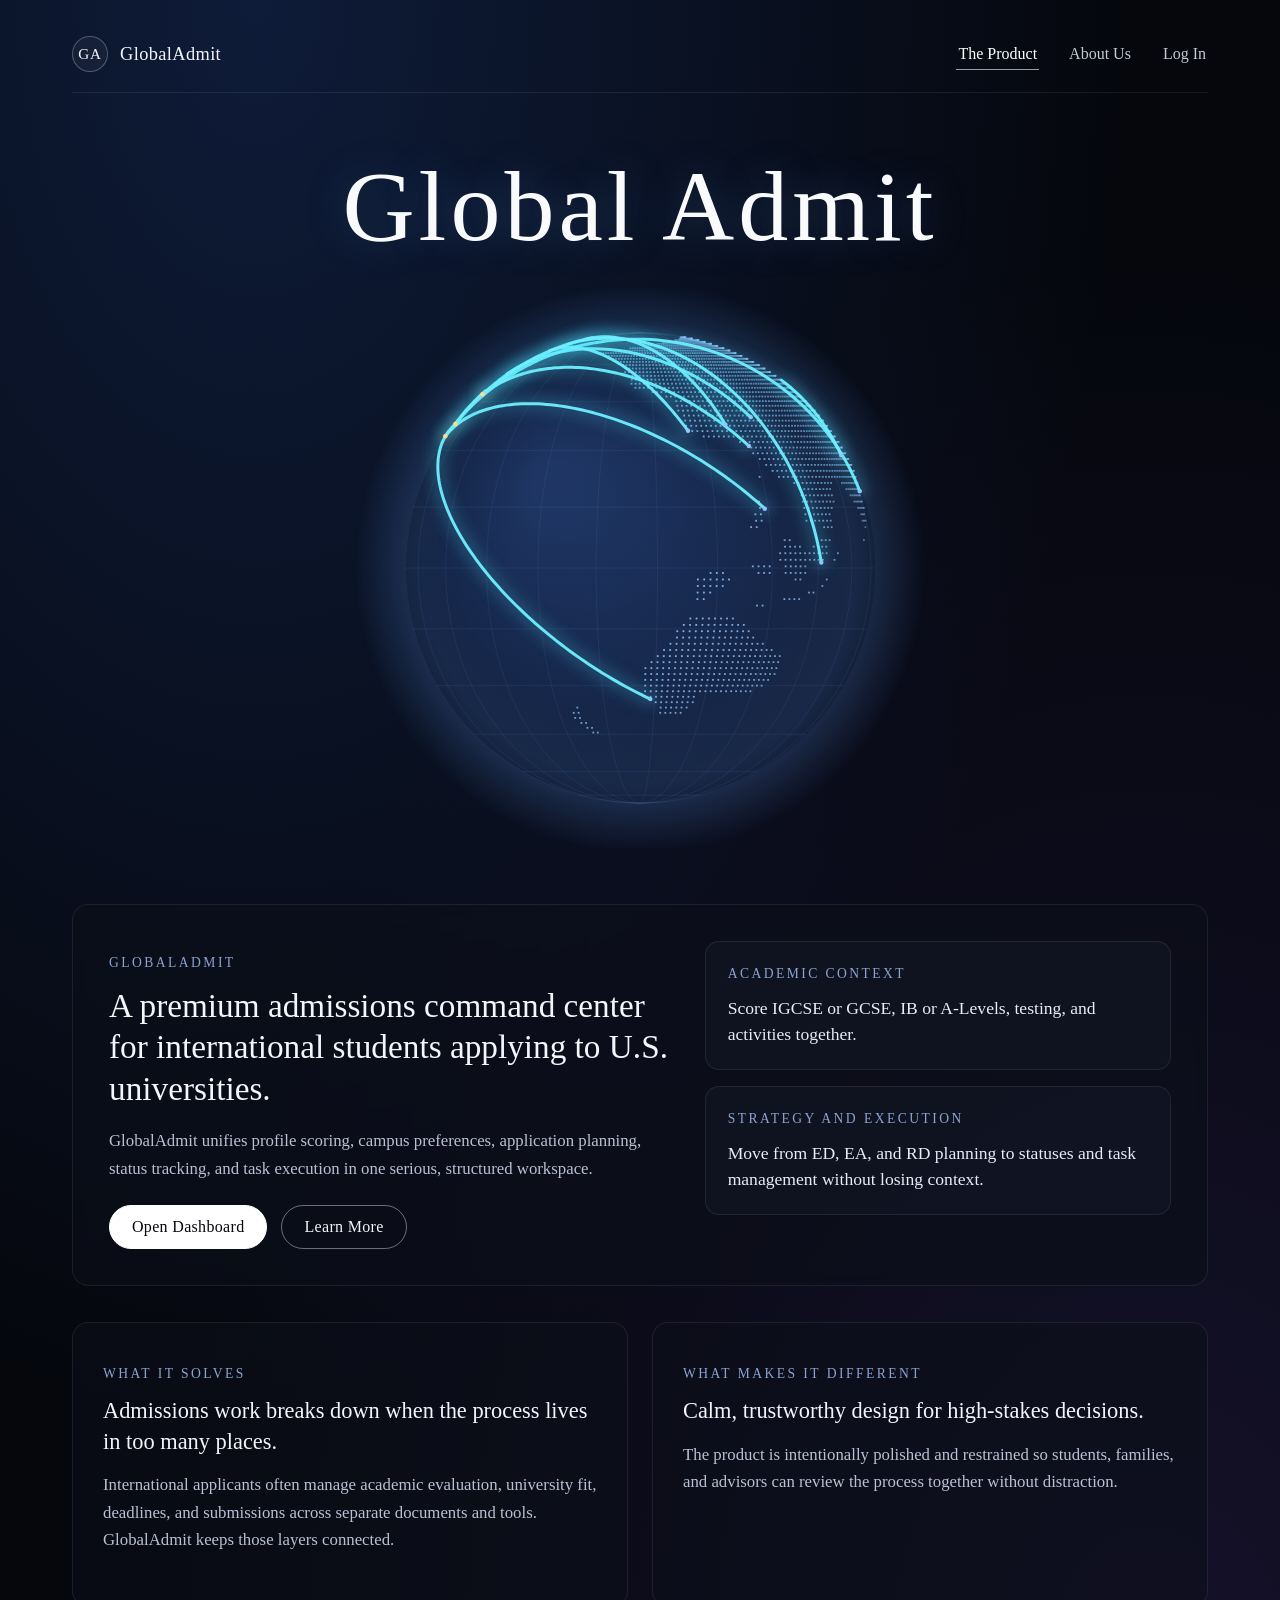
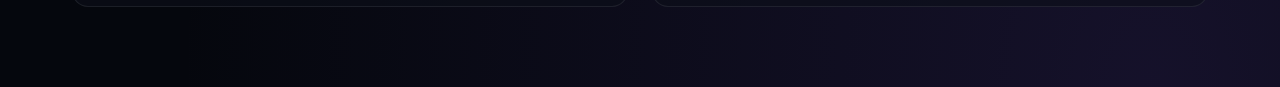
==== commit 138260f2: "Add files via upload" ====
--- a/index.html
+++ b/index.html
@@ -4,7 +4,195 @@
     <meta charset="UTF-8" />
     <meta name="viewport" content="width=device-width, initial-scale=1.0" />
     <title>GlobalAdmit | The Product</title>
-    <link rel="stylesheet" href="style.css" />
+    <style>
+      *, *::before, *::after { box-sizing: border-box; }
+      html, body {
+        margin: 0;
+        padding: 0;
+        background: #05070d;
+        color: #e8ecf3;
+        font-family: "Times New Roman", Times, serif;
+      }
+      body {
+        min-height: 100vh;
+        background:
+          radial-gradient(ellipse at 20% 0%, rgba(56, 120, 255, 0.18), transparent 60%),
+          radial-gradient(ellipse at 90% 100%, rgba(120, 80, 220, 0.14), transparent 60%),
+          #05070d;
+      }
+      .public-shell {
+        max-width: 1200px;
+        margin: 0 auto;
+        padding: 28px 32px 80px;
+      }
+      .public-header {
+        display: flex;
+        align-items: center;
+        justify-content: space-between;
+        padding: 8px 0 20px;
+        border-bottom: 1px solid rgba(255, 255, 255, 0.08);
+      }
+      .public-brand {
+        display: inline-flex;
+        align-items: center;
+        gap: 12px;
+        text-decoration: none;
+        color: #f3f5fa;
+        font-size: 1.15rem;
+        letter-spacing: 0.02em;
+      }
+      .public-brand-mark {
+        display: inline-grid;
+        place-items: center;
+        width: 36px;
+        height: 36px;
+        border-radius: 50%;
+        border: 1px solid rgba(255, 255, 255, 0.25);
+        background: rgba(255, 255, 255, 0.04);
+        font-size: 0.95rem;
+        letter-spacing: 0.05em;
+      }
+      .public-nav {
+        display: flex;
+        gap: 28px;
+      }
+      .public-nav-link {
+        color: #c4cad6;
+        text-decoration: none;
+        font-size: 1rem;
+        padding: 6px 2px;
+        border-bottom: 1px solid transparent;
+        transition: color 160ms ease, border-color 160ms ease;
+      }
+      .public-nav-link:hover { color: #ffffff; }
+      .public-nav-link.is-active {
+        color: #ffffff;
+        border-bottom-color: rgba(255, 255, 255, 0.6);
+      }
+
+      .global-admit-title {
+        text-align: center;
+        margin: 56px 0 24px;
+        font-size: clamp(3rem, 8vw, 6.25rem);
+        font-weight: 400;
+        letter-spacing: 0.04em;
+        color: #f8fafc;
+        text-shadow: 0 0 40px rgba(110, 170, 255, 0.25);
+      }
+
+      .globe-stage {
+        position: relative;
+        width: 100%;
+        aspect-ratio: 16 / 9;
+        max-height: 560px;
+        margin: 0 auto 56px;
+        background: transparent;
+      }
+      .globe-stage canvas {
+        position: absolute;
+        inset: 0;
+        width: 100%;
+        height: 100%;
+        display: block;
+      }
+
+      .public-hero {
+        display: grid;
+        grid-template-columns: 1.2fr 1fr;
+        gap: 36px;
+        padding: 36px;
+        margin-bottom: 36px;
+        border-radius: 16px;
+        border: 1px solid rgba(255, 255, 255, 0.08);
+        background: rgba(12, 16, 26, 0.6);
+        backdrop-filter: blur(6px);
+      }
+      .eyebrow, .section-label, .public-highlight-label {
+        display: inline-block;
+        font-size: 0.85rem;
+        letter-spacing: 0.18em;
+        text-transform: uppercase;
+        color: #8aa3d0;
+        margin-bottom: 14px;
+      }
+      .public-hero h1 {
+        font-size: clamp(1.6rem, 2.6vw, 2.4rem);
+        line-height: 1.25;
+        font-weight: 400;
+        margin: 0 0 18px;
+        color: #f4f6fb;
+      }
+      .subtitle, .helper-text {
+        color: #b8c1d3;
+        line-height: 1.65;
+        font-size: 1.05rem;
+        margin: 0 0 22px;
+      }
+      .public-actions { display: flex; gap: 14px; flex-wrap: wrap; }
+      .public-button {
+        display: inline-block;
+        padding: 12px 22px;
+        border-radius: 999px;
+        text-decoration: none;
+        font-size: 1rem;
+        letter-spacing: 0.02em;
+        background: #ffffff;
+        color: #05070d;
+        border: 1px solid #ffffff;
+        transition: transform 160ms ease, background 160ms ease;
+      }
+      .public-button:hover { transform: translateY(-1px); }
+      .public-button-secondary {
+        background: transparent;
+        color: #f3f5fa;
+        border-color: rgba(255, 255, 255, 0.4);
+      }
+      .public-button-secondary:hover { background: rgba(255, 255, 255, 0.08); }
+
+      .public-highlight-grid {
+        display: grid;
+        gap: 16px;
+        align-content: start;
+      }
+      .public-highlight-card {
+        padding: 22px;
+        border-radius: 14px;
+        border: 1px solid rgba(255, 255, 255, 0.08);
+        background: rgba(20, 26, 40, 0.5);
+      }
+      .public-highlight-card h2 {
+        margin: 0;
+        font-size: 1.1rem;
+        font-weight: 400;
+        line-height: 1.45;
+        color: #e7ecf6;
+      }
+
+      .public-grid {
+        display: grid;
+        grid-template-columns: 1fr 1fr;
+        gap: 24px;
+      }
+      .public-section {
+        padding: 30px;
+        border-radius: 16px;
+        border: 1px solid rgba(255, 255, 255, 0.08);
+        background: rgba(12, 16, 26, 0.6);
+      }
+      .public-section h2 {
+        font-size: 1.4rem;
+        font-weight: 400;
+        line-height: 1.35;
+        color: #f1f4fb;
+        margin: 0 0 14px;
+      }
+
+      @media (max-width: 880px) {
+        .public-hero, .public-grid { grid-template-columns: 1fr; }
+        .public-nav { gap: 18px; }
+        .public-shell { padding: 20px 18px 60px; }
+      }
+    </style>
   </head>
   <body class="public-body">
     <main class="public-shell">
@@ -20,6 +208,12 @@
           <a class="public-nav-link" href="login.html">Log In</a>
         </nav>
       </header>
+
+      <h1 class="global-admit-title">Global Admit</h1>
+
+      <div class="globe-stage" aria-hidden="true">
+        <canvas id="globe-canvas"></canvas>
+      </div>
 
       <section class="public-hero card">
         <div class="public-hero-copy">
@@ -67,5 +261,317 @@
         </article>
       </section>
     </main>
+
+    <script>
+      (function () {
+        const canvas = document.getElementById('globe-canvas');
+        const ctx = canvas.getContext('2d');
+        let W = 0, H = 0, R = 0, cx = 0, cy = 0, dpr = 1;
+
+        function resize() {
+          dpr = window.devicePixelRatio || 1;
+          const rect = canvas.getBoundingClientRect();
+          W = rect.width; H = rect.height;
+          canvas.width = Math.max(1, Math.floor(W * dpr));
+          canvas.height = Math.max(1, Math.floor(H * dpr));
+          ctx.setTransform(dpr, 0, 0, dpr, 0, 0);
+          R = Math.min(W, H) * 0.42;
+          cx = W / 2;
+          cy = H / 2;
+        }
+        resize();
+        window.addEventListener('resize', resize);
+
+        const DEG = Math.PI / 180;
+
+        function toCart(lat, lon) {
+          const phi = lat * DEG;
+          const lam = lon * DEG;
+          return {
+            x: Math.cos(phi) * Math.cos(lam),
+            y: Math.sin(phi),
+            z: Math.cos(phi) * Math.sin(lam),
+          };
+        }
+
+        function rotateY(p, a) {
+          const c = Math.cos(a), s = Math.sin(a);
+          return { x: c * p.x + s * p.z, y: p.y, z: -s * p.x + c * p.z };
+        }
+
+        function rotateX(p, a) {
+          const c = Math.cos(a), s = Math.sin(a);
+          return { x: p.x, y: c * p.y - s * p.z, z: s * p.y + c * p.z };
+        }
+
+        function project(p) {
+          return { x: cx + R * p.x, y: cy - R * p.y, z: p.z, visible: p.z >= 0 };
+        }
+
+        const sources = [
+          { lat: 51.5, lon: -0.13 },
+          { lat: 48.85, lon: 2.35 },
+          { lat: 52.52, lon: 13.4 },
+          { lat: 40.42, lon: -3.7 },
+          { lat: 19.07, lon: 72.88 },
+          { lat: 28.61, lon: 77.21 },
+          { lat: 39.9, lon: 116.4 },
+          { lat: 31.23, lon: 121.47 },
+          { lat: 35.68, lon: 139.69 },
+          { lat: 37.57, lon: 126.98 },
+          { lat: 1.35, lon: 103.82 },
+          { lat: -33.87, lon: 151.21 },
+          { lat: -23.55, lon: -46.63 },
+          { lat: 6.5, lon: 3.38 },
+          { lat: 30.04, lon: 31.24 },
+          { lat: 25.2, lon: 55.27 },
+          { lat: 19.43, lon: -99.13 },
+          { lat: 43.65, lon: -79.38 },
+          { lat: -1.29, lon: 36.82 },
+          { lat: 14.6, lon: 121.0 },
+          { lat: 41.0, lon: 28.97 },
+          { lat: 55.75, lon: 37.62 },
+        ];
+
+        const usCities = [
+          { lat: 40.71, lon: -74.0 },
+          { lat: 42.36, lon: -71.06 },
+          { lat: 41.88, lon: -87.63 },
+          { lat: 34.05, lon: -118.24 },
+          { lat: 37.77, lon: -122.42 },
+          { lat: 33.75, lon: -84.39 },
+          { lat: 29.76, lon: -95.37 },
+          { lat: 47.61, lon: -122.33 },
+        ];
+
+        const arcs = [];
+        for (let i = 0; i < sources.length; i++) {
+          const dest = usCities[i % usCities.length];
+          arcs.push({
+            from: sources[i],
+            to: dest,
+            phase: Math.random(),
+            speed: 0.12 + Math.random() * 0.18,
+          });
+        }
+
+        const continents = [
+          // North America (Alaska through Mexico, with east coast detail)
+          [[71,-156],[70,-148],[69,-141],[66,-141],[60,-141],[59,-135],[55,-131],[52,-128],[48,-125],[44,-124],[40,-124],[37,-122],[34,-120],[32,-117],[30,-115],[28,-112],[24,-109],[22,-106],[18,-104],[16,-99],[15,-95],[16,-92],[15,-89],[17,-88],[18,-87],[21,-87],[22,-90],[25,-90],[28,-94],[29,-89],[30,-86],[27,-82],[25,-80],[26,-80],[30,-81],[32,-80],[35,-76],[37,-76],[39,-74],[41,-72],[42,-70],[44,-68],[45,-67],[47,-65],[48,-64],[50,-65],[52,-56],[54,-58],[56,-61],[58,-62],[60,-65],[60,-78],[62,-78],[64,-77],[66,-83],[68,-85],[70,-85],[72,-78],[74,-80],[76,-90],[78,-95],[78,-105],[76,-115],[74,-120],[72,-128],[70,-135],[71,-145],[71,-156]],
+          // Central America
+          [[18,-94],[16,-93],[15,-91],[14,-89],[13,-87],[11,-86],[9,-84],[8,-82],[8,-79],[9,-78],[12,-77],[14,-83],[16,-86],[17,-88],[18,-90],[18,-94]],
+          // South America
+          [[12,-72],[12,-68],[11,-63],[10,-61],[8,-60],[7,-58],[5,-54],[3,-52],[1,-50],[-1,-49],[-5,-43],[-8,-35],[-13,-39],[-18,-39],[-23,-41],[-25,-48],[-29,-49],[-34,-54],[-38,-58],[-42,-65],[-48,-66],[-52,-68],[-55,-67],[-55,-71],[-50,-74],[-46,-75],[-42,-74],[-38,-73],[-34,-72],[-30,-71],[-25,-71],[-20,-70],[-15,-75],[-10,-78],[-5,-81],[0,-81],[3,-79],[6,-78],[9,-77],[11,-74],[12,-72]],
+          // Africa
+          [[36,-6],[37,-2],[37,4],[36,9],[33,11],[33,16],[31,21],[31,26],[31,32],[28,33],[27,34],[22,37],[18,38],[15,40],[12,43],[11,45],[11,49],[10,51],[7,49],[3,45],[1,42],[-1,40],[-5,39],[-9,40],[-12,40],[-15,40],[-18,37],[-22,35],[-25,33],[-28,32],[-32,29],[-34,26],[-34,22],[-32,18],[-30,17],[-26,15],[-22,14],[-18,12],[-15,12],[-12,13],[-9,13],[-6,12],[-3,9],[0,9],[2,9],[4,7],[6,3],[6,-2],[5,-7],[7,-10],[10,-12],[12,-15],[14,-17],[16,-16],[19,-16],[21,-17],[24,-15],[27,-13],[30,-9],[33,-7],[36,-6]],
+          // Europe (mainland + Scandinavia)
+          [[71,28],[71,24],[69,21],[68,16],[63,12],[59,11],[58,8],[57,5],[55,8],[54,9],[53,5],[51,3],[51,-1],[49,-2],[48,-5],[46,-2],[44,-2],[43,-9],[40,-9],[37,-9],[36,-7],[36,-2],[36,3],[37,7],[40,15],[42,17],[43,15],[45,13],[44,15],[45,18],[42,19],[40,19],[40,23],[38,24],[37,27],[40,28],[42,28],[44,29],[46,32],[48,38],[55,38],[60,30],[62,28],[64,30],[66,30],[68,28],[70,29],[71,28]],
+          // Asia (large)
+          [[78,60],[80,80],[78,100],[76,115],[74,135],[72,142],[68,170],[66,179],[63,170],[60,164],[58,162],[55,160],[52,158],[50,156],[46,143],[43,141],[40,140],[37,140],[35,140],[34,135],[34,131],[33,127],[31,122],[28,121],[25,118],[22,114],[21,109],[18,108],[12,109],[10,107],[10,103],[8,99],[10,98],[14,98],[16,94],[20,94],[23,89],[22,90],[22,88],[20,87],[16,82],[12,80],[10,79],[8,77],[12,75],[18,73],[22,69],[24,67],[25,62],[27,57],[30,55],[33,52],[35,50],[37,48],[39,44],[41,42],[42,41],[42,46],[45,49],[48,49],[50,52],[55,55],[60,60],[64,55],[65,40],[68,40],[71,32],[71,55],[78,60]],
+          // SE Asia / Indonesia
+          [[6,95],[6,98],[5,101],[2,102],[1,104],[2,108],[5,108],[7,104],[7,100],[6,95]],
+          [[-6,105],[-7,108],[-8,112],[-8,116],[-9,120],[-9,124],[-10,124],[-8,118],[-7,114],[-6,108],[-6,105]],
+          [[0,108],[2,110],[3,114],[2,118],[-1,116],[-3,113],[-2,110],[0,108]],
+          [[-1,120],[1,121],[2,125],[1,128],[-2,123],[-1,120]],
+          [[-2,131],[0,134],[-2,141],[-5,141],[-9,141],[-8,138],[-5,134],[-2,131]],
+          // Philippines
+          [[18,121],[14,121],[10,123],[7,125],[10,126],[14,124],[18,122],[18,121]],
+          // Australia
+          [[-11,131],[-12,136],[-12,142],[-14,144],[-17,146],[-21,149],[-25,153],[-28,153],[-32,153],[-35,150],[-38,148],[-39,146],[-38,141],[-35,139],[-35,137],[-32,137],[-32,134],[-32,127],[-32,121],[-30,116],[-28,114],[-22,114],[-18,122],[-16,124],[-14,127],[-12,130],[-11,131]],
+          // New Zealand
+          [[-34,173],[-37,175],[-40,176],[-42,174],[-46,170],[-46,167],[-44,168],[-41,172],[-38,173],[-34,173]],
+          // Greenland
+          [[83,-32],[81,-22],[78,-20],[76,-18],[72,-22],[68,-25],[63,-40],[60,-45],[63,-50],[68,-53],[72,-56],[76,-58],[80,-50],[82,-40],[83,-32]],
+          // Iceland
+          [[66,-23],[66,-15],[64,-14],[63,-19],[64,-23],[66,-23]],
+          // British Isles
+          [[58,-5],[57,-2],[55,-1],[54,-1],[53,1],[51,1],[50,-2],[50,-5],[52,-5],[54,-5],[56,-7],[58,-5]],
+          [[55,-10],[55,-7],[53,-7],[51,-10],[53,-10],[55,-10]],
+          // Madagascar
+          [[-12,49],[-15,50],[-19,49],[-23,48],[-25,46],[-23,44],[-19,44],[-15,46],[-12,49]],
+          // Japan
+          [[45,142],[42,142],[40,141],[37,140],[35,140],[34,136],[33,131],[34,130],[36,134],[38,140],[40,141],[43,141],[45,142]],
+          // Cuba/Caribbean
+          [[23,-82],[22,-78],[20,-75],[20,-78],[22,-83],[23,-82]],
+          // Sri Lanka
+          [[9,80],[7,82],[6,81],[7,79],[9,80]],
+          // Taiwan
+          [[25,121],[22,120],[22,121],[25,122],[25,121]],
+          // Borneo
+          [[7,117],[3,118],[-1,117],[-3,113],[-3,110],[0,109],[4,109],[7,114],[7,117]],
+          // Sumatra
+          [[5,95],[3,98],[-1,100],[-4,102],[-6,105],[-3,103],[0,99],[3,96],[5,95]],
+        ];
+
+        function pointInPolygon(lat, lon, poly) {
+          let inside = false;
+          for (let i = 0, j = poly.length - 1; i < poly.length; j = i++) {
+            const yi = poly[i][0], xi = poly[i][1];
+            const yj = poly[j][0], xj = poly[j][1];
+            const intersect =
+              (yi > lat) !== (yj > lat) &&
+              lon < ((xj - xi) * (lat - yi)) / ((yj - yi) || 1e-9) + xi;
+            if (intersect) inside = !inside;
+          }
+          return inside;
+        }
+
+        const landPoints = [];
+        const step = 1.6;
+        for (let lat = -78; lat <= 84; lat += step) {
+          for (let lon = -180; lon <= 180; lon += step) {
+            for (let i = 0; i < continents.length; i++) {
+              if (pointInPolygon(lat, lon, continents[i])) {
+                landPoints.push(toCart(lat, lon));
+                break;
+              }
+            }
+          }
+        }
+
+        function greatCircleArc(a, b, n) {
+          const A = toCart(a.lat, a.lon);
+          const B = toCart(b.lat, b.lon);
+          const dot = Math.max(-1, Math.min(1, A.x * B.x + A.y * B.y + A.z * B.z));
+          const omega = Math.acos(dot);
+          const sinO = Math.sin(omega) || 1e-6;
+          const pts = [];
+          for (let i = 0; i <= n; i++) {
+            const t = i / n;
+            const s1 = Math.sin((1 - t) * omega) / sinO;
+            const s2 = Math.sin(t * omega) / sinO;
+            pts.push({
+              x: s1 * A.x + s2 * B.x,
+              y: s1 * A.y + s2 * B.y,
+              z: s1 * A.z + s2 * B.z,
+            });
+          }
+          return pts;
+        }
+
+        function drawSphereBase() {
+          const glow = ctx.createRadialGradient(cx, cy, R * 0.92, cx, cy, R * 1.22);
+          glow.addColorStop(0, 'rgba(90, 150, 235, 0.28)');
+          glow.addColorStop(1, 'rgba(90, 150, 235, 0)');
+          ctx.beginPath();
+          ctx.arc(cx, cy, R * 1.22, 0, Math.PI * 2);
+          ctx.fillStyle = glow;
+          ctx.fill();
+
+          const grad = ctx.createRadialGradient(cx - R * 0.35, cy - R * 0.35, R * 0.1, cx, cy, R);
+          grad.addColorStop(0, 'rgba(30, 55, 110, 0.55)');
+          grad.addColorStop(0.7, 'rgba(10, 22, 55, 0.45)');
+          grad.addColorStop(1, 'rgba(5, 12, 30, 0.25)');
+          ctx.beginPath();
+          ctx.arc(cx, cy, R, 0, Math.PI * 2);
+          ctx.fillStyle = grad;
+          ctx.fill();
+        }
+
+        function drawContinents(rotY, rotX) {
+          for (let i = 0; i < landPoints.length; i++) {
+            const p = project(rotateX(rotateY(landPoints[i], rotY), rotX));
+            if (!p.visible) continue;
+            const alpha = 0.35 + p.z * 0.55;
+            ctx.fillStyle = `rgba(140, 200, 255, ${alpha})`;
+            ctx.fillRect(p.x - 0.9, p.y - 0.9, 1.8, 1.8);
+          }
+        }
+
+        function drawGrid(rotY, rotX) {
+          ctx.lineWidth = 1;
+          ctx.strokeStyle = 'rgba(120, 170, 240, 0.09)';
+
+          for (let lat = -75; lat <= 75; lat += 15) {
+            ctx.beginPath();
+            let started = false;
+            for (let lon = -180; lon <= 180; lon += 4) {
+              const p = project(rotateX(rotateY(toCart(lat, lon), rotY), rotX));
+              if (p.visible) {
+                if (!started) { ctx.moveTo(p.x, p.y); started = true; }
+                else ctx.lineTo(p.x, p.y);
+              } else {
+                started = false;
+              }
+            }
+            ctx.stroke();
+          }
+
+          for (let lon = -180; lon < 180; lon += 15) {
+            ctx.beginPath();
+            let started = false;
+            for (let lat = -90; lat <= 90; lat += 4) {
+              const p = project(rotateX(rotateY(toCart(lat, lon), rotY), rotX));
+              if (p.visible) {
+                if (!started) { ctx.moveTo(p.x, p.y); started = true; }
+                else ctx.lineTo(p.x, p.y);
+              } else {
+                started = false;
+              }
+            }
+            ctx.stroke();
+          }
+        }
+
+        function drawCity(city, rotY, rotX, color) {
+          const p = project(rotateX(rotateY(toCart(city.lat, city.lon), rotY), rotX));
+          if (!p.visible) return;
+          ctx.beginPath();
+          ctx.arc(p.x, p.y, 2.2, 0, Math.PI * 2);
+          ctx.fillStyle = color;
+          ctx.shadowColor = color;
+          ctx.shadowBlur = 12;
+          ctx.fill();
+          ctx.shadowBlur = 0;
+        }
+
+        function drawArc(arc, rotY, rotX) {
+          const segs = 80;
+          const pts = greatCircleArc(arc.from, arc.to, segs);
+          const projected = pts.map((p) => project(rotateX(rotateY(p, rotY), rotX)));
+
+          ctx.lineWidth = 3;
+          ctx.lineCap = 'round';
+          ctx.shadowColor = 'rgba(80, 230, 255, 0.95)';
+          ctx.shadowBlur = 16;
+          ctx.strokeStyle = 'rgba(110, 240, 255, 0.95)';
+
+          ctx.beginPath();
+          let started = false;
+          for (let i = 0; i < projected.length; i++) {
+            const pp = projected[i];
+            if (pp.visible) {
+              if (!started) { ctx.moveTo(pp.x, pp.y); started = true; }
+              else ctx.lineTo(pp.x, pp.y);
+            } else {
+              if (started) ctx.stroke();
+              started = false;
+              ctx.beginPath();
+            }
+          }
+          ctx.stroke();
+          ctx.shadowBlur = 0;
+        }
+
+        let start = performance.now();
+        function frame(now) {
+          const t = (now - start) / 1000;
+          const rotY = t * 0.55;
+          const rotX = 0;
+
+          ctx.clearRect(0, 0, W, H);
+          drawSphereBase();
+          drawGrid(rotY, rotX);
+          drawContinents(rotY, rotX);
+
+          for (const arc of arcs) drawArc(arc, rotY, rotX);
+          for (const c of sources) drawCity(c, rotY, rotX, 'rgba(140, 200, 255, 0.95)');
+          for (const c of usCities) drawCity(c, rotY, rotX, 'rgba(255, 220, 140, 1)');
+
+          requestAnimationFrame(frame);
+        }
+        requestAnimationFrame(frame);
+      })();
+    </script>
   </body>
 </html>
